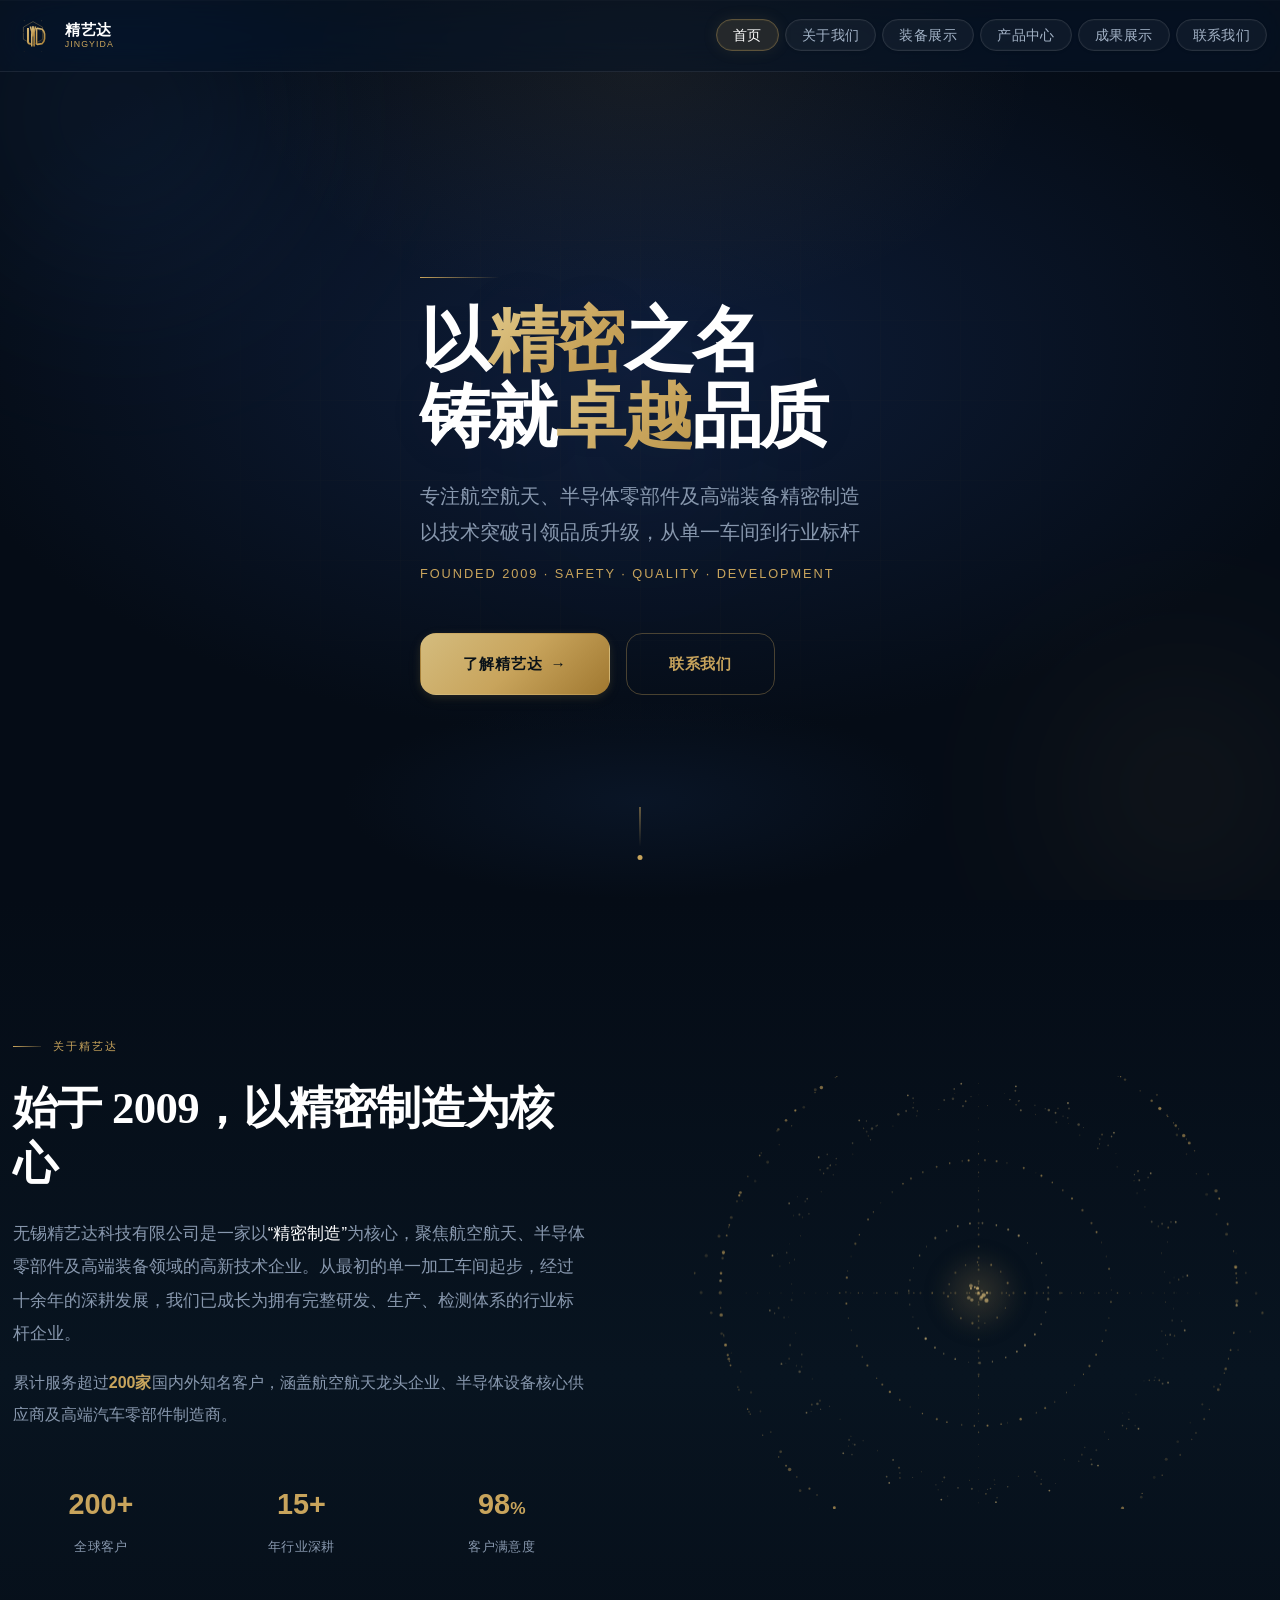
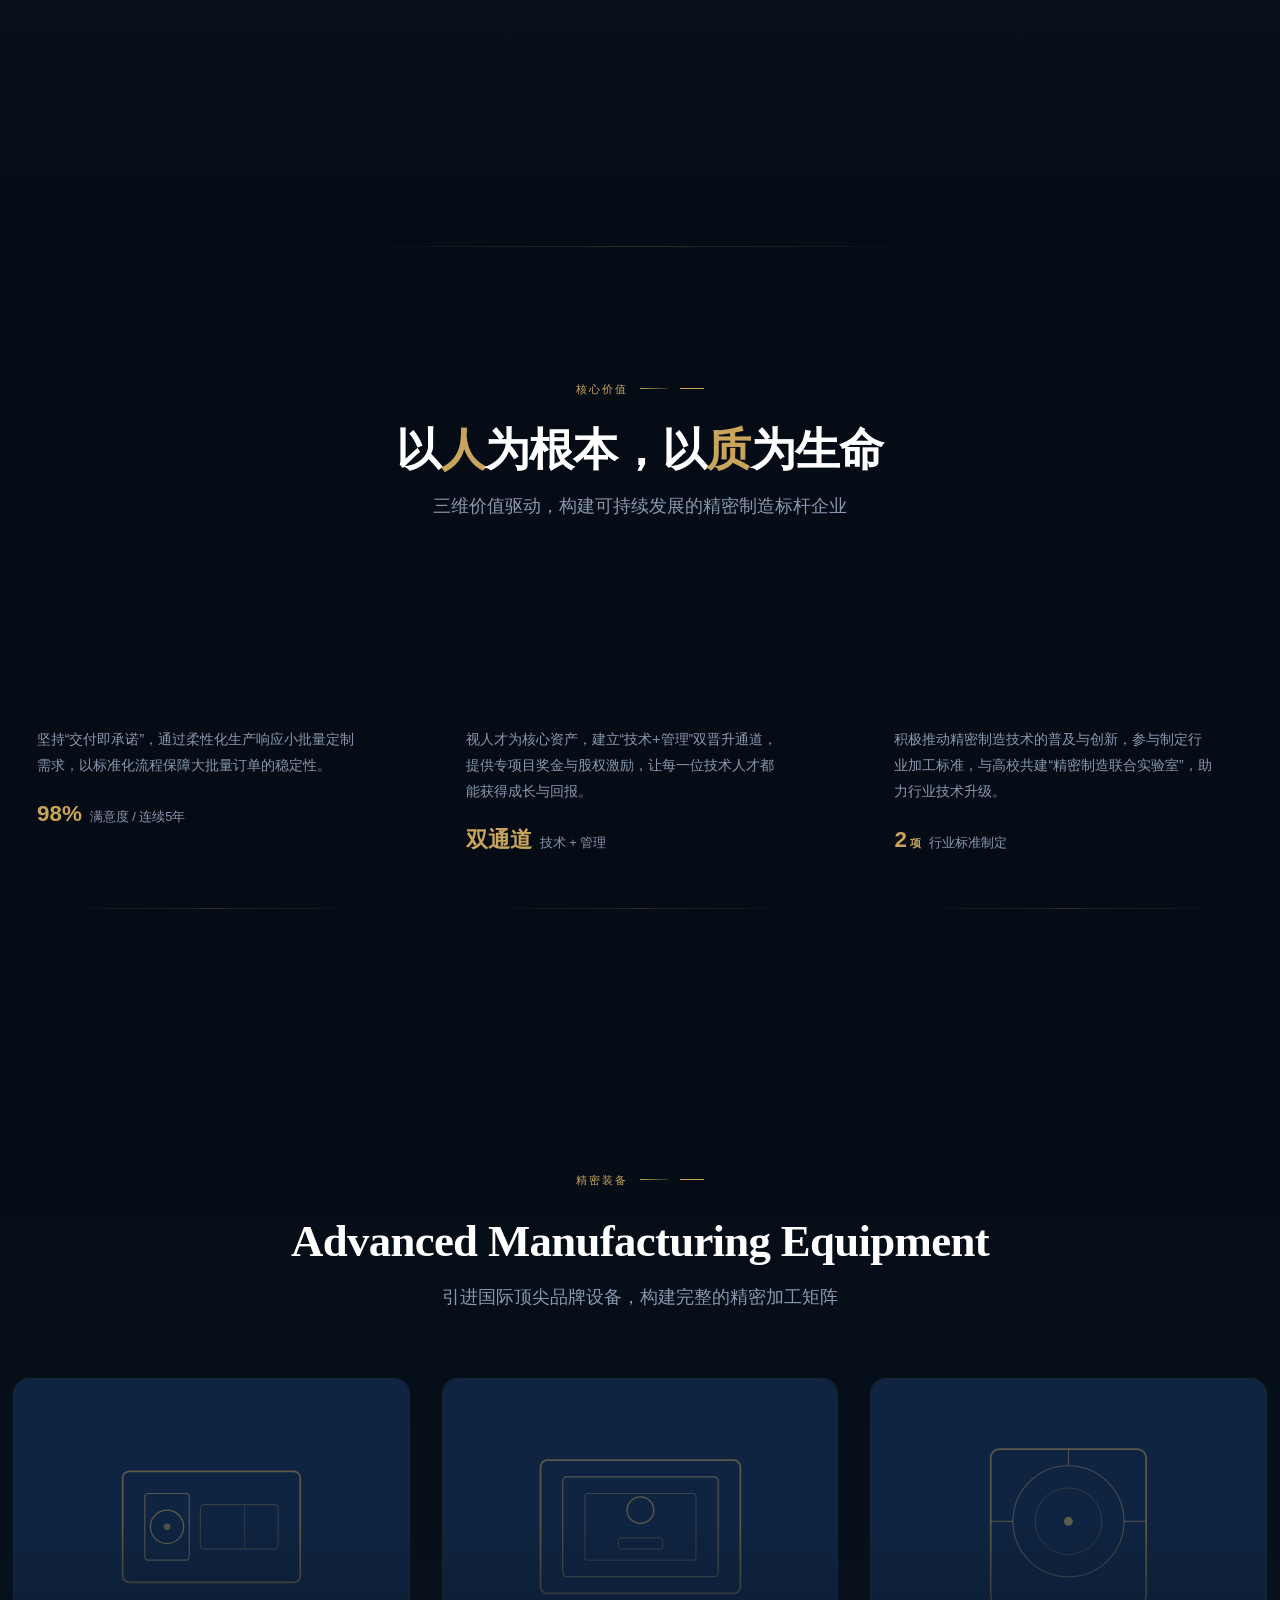
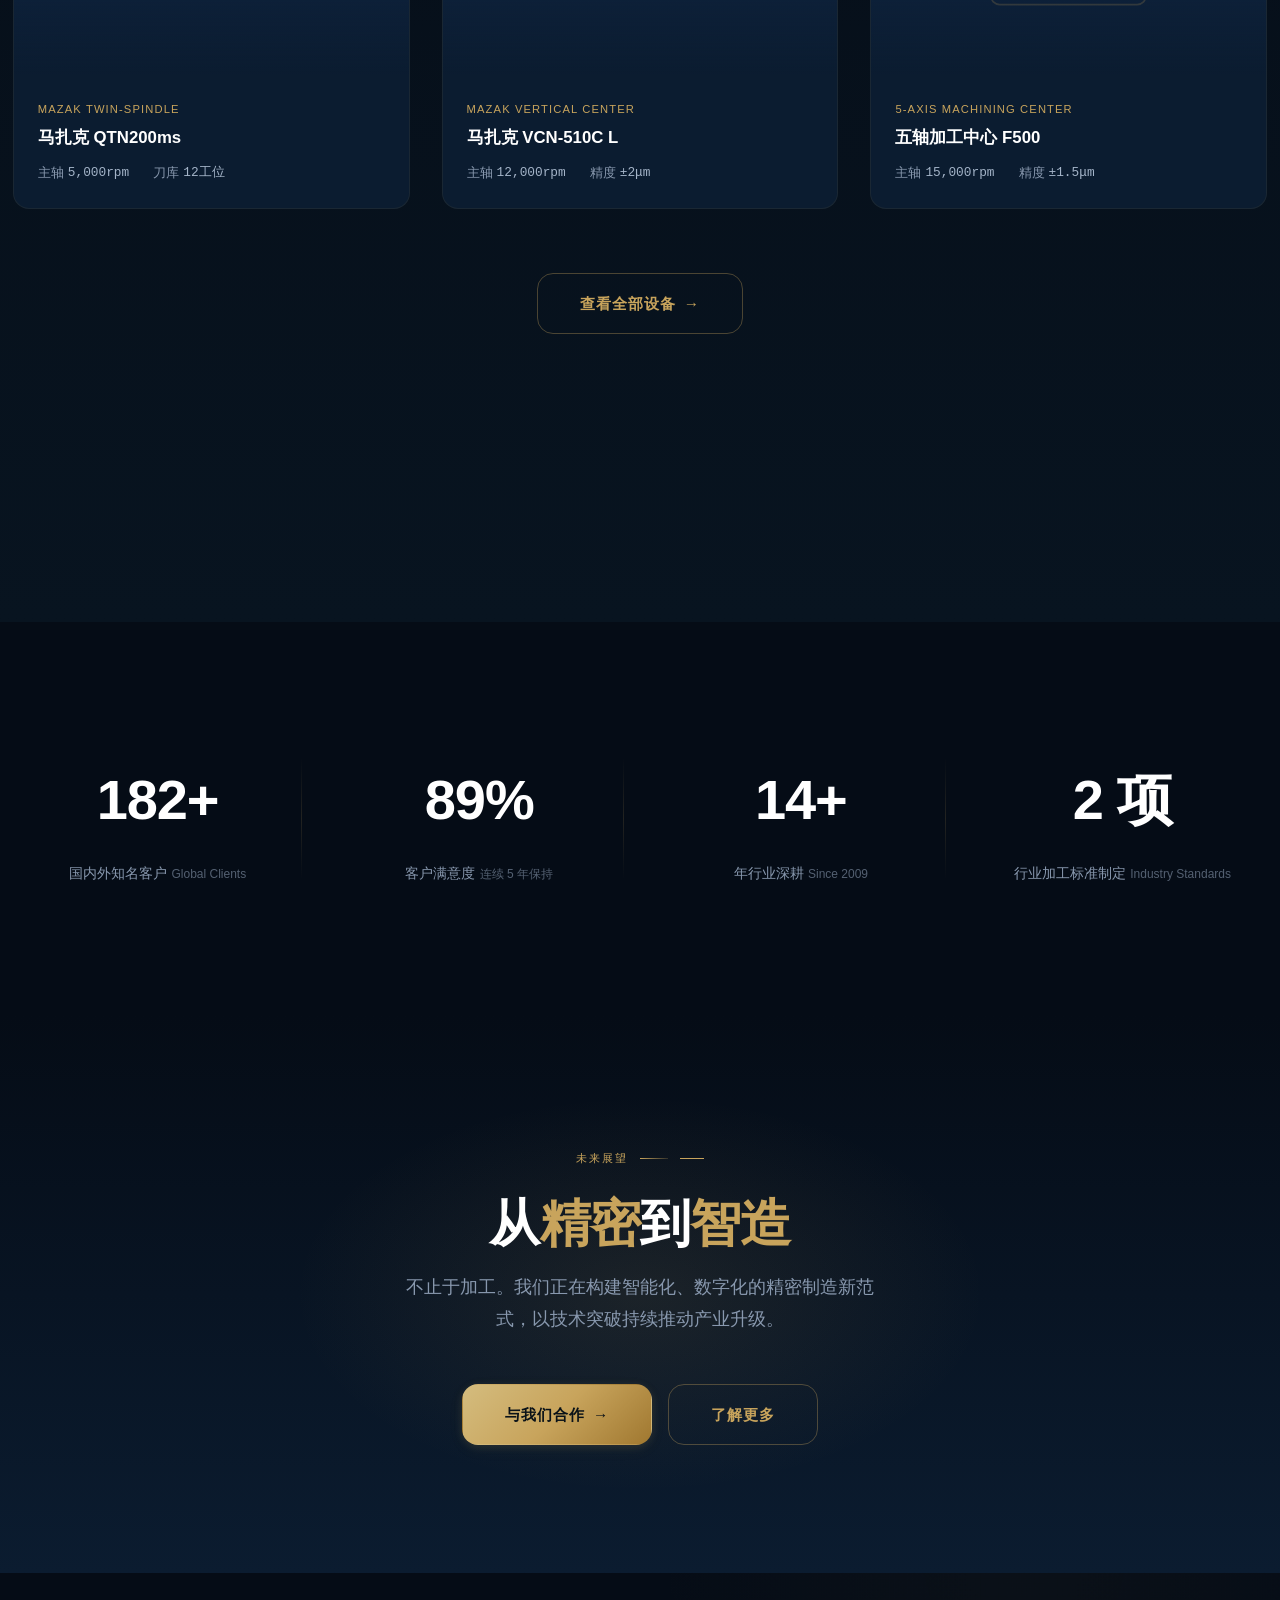
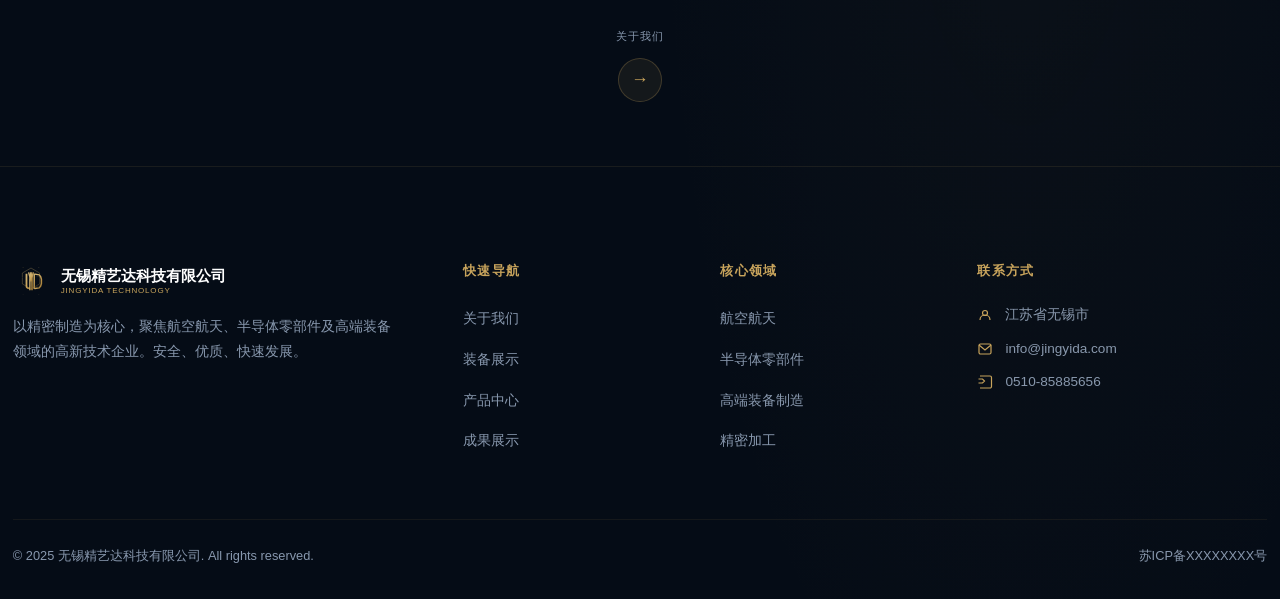
==== index.html @ 42898cb3 "无锡精艺达科技有限公司企业官网 — 初始版本 6 页面纯静态 HTML 企业展示官网： - index.html    首页（Hero粒子+精密仪表+三大支柱+CTA） - about.html   " ====
<!DOCTYPE html>
<html lang="zh-CN">
<head>
  <meta charset="UTF-8">
  <meta name="viewport" content="width=device-width, initial-scale=1.0">
  <meta name="description" content="无锡精艺达科技有限公司 — 精密制造核心供应商，专注航空航天、半导体零部件及高端装备领域。始于2009年，200+全球客户信赖。">
  <title>无锡精艺达科技有限公司 | 精密制造 · 航空航天 · 半导体零部件</title>

  <!-- Styles -->
  <link rel="stylesheet" href="css/common.css">
  <link rel="stylesheet" href="css/animations.css">

  <!-- Favicon -->
  
  <meta property="og:type" content="website">
  <meta property="og:site_name" content="无锡精艺达科技有限公司">
  <meta property="og:locale" content="zh_CN">
  <link rel="icon" type="image/svg+xml" href="assets/logo.svg">

  <style>
    /* ===== Hero ===== */
    #hero {
      position: relative;
      height: 100vh;
      min-height: 600px;
      display: flex;
      align-items: center;
      overflow: hidden;
      background: radial-gradient(ellipse 80% 60% at 50% 40%, rgba(15, 31, 61, 0.9) 0%, var(--navy-deep) 70%);
    }

    /* Ambient floating orbs */
    .hero-ambient-orb {
      position: absolute;
      border-radius: 50%;
      pointer-events: none;
      filter: blur(80px);
      opacity: 0.35;
    }
    .hero-ambient-orb.orb-1 {
      width: 500px; height: 500px;
      top: -15%; left: -10%;
      background: radial-gradient(circle, rgba(45, 95, 165, 0.5) 0%, transparent 70%);
      animation: ambientFloat 18s ease-in-out infinite;
    }
    .hero-ambient-orb.orb-2 {
      width: 400px; height: 400px;
      bottom: -10%; right: -8%;
      background: radial-gradient(circle, rgba(200, 164, 92, 0.25) 0%, transparent 70%);
      animation: ambientFloat 22s ease-in-out infinite reverse;
    }
    .hero-ambient-orb.orb-3 {
      width: 300px; height: 300px;
      top: 50%; left: 50%;
      transform: translate(-50%, -50%);
      background: radial-gradient(circle, rgba(50, 80, 140, 0.3) 0%, transparent 70%);
      animation: ambientFloat 25s ease-in-out infinite 5s;
    }

    #hero-canvas {
      position: absolute;
      inset: 0;
      width: 100%;
      height: 100%;
      pointer-events: none;
      z-index: 1;
    }

    .hero-bg-grid {
      position: absolute;
      inset: 0;
      pointer-events: none;
      opacity: 0.05;
      background-image:
        linear-gradient(rgba(200,164,92,0.3) 1px, transparent 1px),
        linear-gradient(90deg, rgba(200,164,92,0.3) 1px, transparent 1px);
      background-size: 80px 80px;
      mask-image: radial-gradient(ellipse 60% 50% at 50% 50%, black 40%, transparent 70%);
      -webkit-mask-image: radial-gradient(ellipse 60% 50% at 50% 50%, black 40%, transparent 70%);
    }

    .hero-glow-top {
      position: absolute;
      top: -20%;
      left: 50%;
      transform: translateX(-50%);
      width: 800px;
      height: 500px;
      background: radial-gradient(ellipse, rgba(200,164,92,0.08) 0%, transparent 70%);
      pointer-events: none;
    }

    .hero-glow-bottom {
      position: absolute;
      bottom: 0;
      left: 50%;
      transform: translateX(-50%);
      width: 600px;
      height: 200px;
      background: radial-gradient(ellipse, rgba(10,22,40,0.9) 0%, transparent 70%);
      pointer-events: none;
    }

    .hero-content {
      position: relative;
      z-index: 2;
      max-width: var(--max-width);
      margin: 0 auto;
      padding: 0 clamp(6px, 1vw, 16px);
      padding-top: var(--nav-height);
    }

    .hero-content .accent-line {
      width: 80px;
    }

    .hero-content h1 {
      font-size: clamp(2.4rem, 5.5vw, 4.8rem);
      font-weight: 900;
      line-height: 1.08;
      letter-spacing: -0.03em;
      margin-bottom: var(--space-lg);
      max-width: 800px;
      text-shadow: 0 0 120px rgba(200, 164, 92, 0.06);
    }

    .hero-content h1 .gold {
      background: linear-gradient(135deg, #E0C88A 0%, #C8A45C 40%, #A8853A 100%);
      background-size: 200% auto;
      -webkit-background-clip: text;
      -webkit-text-fill-color: transparent;
      background-clip: text;
      animation: gradientShift 6s ease-in-out infinite;
    }

    .hero-subtitle {
      font-family: var(--font-cn);
      font-size: clamp(1rem, 1.8vw, 1.25rem);
      font-weight: 400;
      color: var(--silver);
      margin-bottom: var(--space-sm);
      max-width: 560px;
      line-height: 1.8;
    }

    .hero-tagline {
      font-family: var(--font-en);
      font-size: 0.8rem;
      font-weight: 500;
      letter-spacing: 0.15em;
      color: var(--gold);
      text-transform: uppercase;
      margin-bottom: var(--space-2xl);
    }

    .hero-actions {
      display: flex;
      gap: var(--space-md);
      flex-wrap: wrap;
    }

    .hero-scroll {
      position: absolute;
      bottom: 40px;
      left: 50%;
      transform: translateX(-50%);
      z-index: 2;
      display: flex;
      flex-direction: column;
      align-items: center;
      gap: var(--space-xs);
    }

    .hero-scroll-line {
      width: 1px;
      height: 40px;
      background: linear-gradient(180deg, var(--gold), transparent);
    }

    .hero-scroll-dot {
      width: 5px;
      height: 5px;
      border-radius: 50%;
      background: var(--gold);
      animation: scrollDown 2s var(--ease-in-out) infinite;
    }

    /* ===== Company Intro ===== */
    #intro {
      position: relative;
      padding: var(--section-pad) 0;
      background: linear-gradient(180deg, var(--navy-deep) 0%, var(--navy) 50%, var(--navy-deep) 100%);
    }

    .intro-grid {
      display: grid;
      grid-template-columns: 1fr 1fr;
      gap: clamp(40px, 8vw, 100px);
      align-items: center;
    }

    .intro-visual {
      position: relative;
      aspect-ratio: 4/3;
      display: flex;
      align-items: center;
      justify-content: center;
    }

    #intro-geo-canvas {
      width: 100%;
      height: 100%;
      display: block;
    }

    .intro-highlights {
      display: grid;
      grid-template-columns: repeat(3, 1fr);
      gap: var(--space-lg);
      margin-top: var(--space-2xl);
    }

    .intro-highlight {
      text-align: center;
    }

    .intro-highlight-number {
      font-family: var(--font-en);
      font-size: 1.8rem;
      font-weight: 700;
      color: var(--gold);
      margin-bottom: var(--space-2xs);
    }

    .intro-highlight-label {
      font-size: 0.8rem;
      color: var(--silver);
      letter-spacing: 0.03em;
    }

    /* ===== Pillars ===== */
    #pillars {
      position: relative;
      padding: var(--section-pad) 0;
      background: var(--navy-deep);
    }

    #pillars::before {
      content: '';
      position: absolute;
      top: 0;
      left: 50%;
      transform: translateX(-50%);
      width: 600px;
      height: 1px;
      background: linear-gradient(90deg, transparent, rgba(200,164,92,0.2), transparent);
    }

    .pillars-grid {
      display: grid;
      grid-template-columns: repeat(3, 1fr);
      gap: var(--space-xl);
    }

    .pillar-card {
      padding: var(--space-2xl) var(--space-lg);
      position: relative;
      transition: all 0.4s var(--ease-smooth);
    }

    .pillar-card::after {
      content: '';
      position: absolute;
      bottom: 0;
      left: 10%;
      right: 10%;
      height: 1px;
      background: linear-gradient(90deg, transparent, rgba(200,164,92,0.2), transparent);
      transition: all 0.4s;
    }

    .pillar-card:hover::after {
      left: 0; right: 0;
      background: linear-gradient(90deg, transparent, rgba(200,164,92,0.4), transparent);
    }

    .pillar-icon {
      width: 44px;
      height: 44px;
      margin-bottom: var(--space-md);
      color: var(--gold);
      opacity: 0.85;
      transition: all 0.4s;
    }

    .pillar-card:hover .pillar-icon {
      opacity: 1;
      transform: scale(1.08);
    }

    .pillar-card h3 {
      margin-bottom: var(--space-xs);
      font-size: 1.2rem;
      font-weight: 600;
    }

    .pillar-card p {
      color: var(--silver);
      font-size: 0.88rem;
      line-height: 1.85;
      max-width: 320px;
    }

    .pillar-stat {
      margin-top: var(--space-md);
      display: flex;
      align-items: baseline;
      gap: var(--space-xs);
    }

    .pillar-stat-val {
      font-family: var(--font-en);
      font-size: 1.4rem;
      font-weight: 700;
      color: var(--gold);
    }

    .pillar-stat-unit {
      font-size: 0.8rem;
      color: var(--silver);
    }

    /* ===== Equipment Preview ===== */
    #equip-preview {
      position: relative;
      padding: var(--section-pad) 0;
      background: linear-gradient(180deg, var(--navy-deep) 0%, var(--navy) 100%);
    }

    .equip-grid {
      display: grid;
      grid-template-columns: repeat(3, 1fr);
      gap: var(--space-xl);
      margin-bottom: var(--space-3xl);
    }

    .equip-card {
      background: var(--navy-mid);
      border: 1px solid rgba(200, 164, 92, 0.08);
      border-radius: var(--radius-md);
      overflow: hidden;
      cursor: pointer;
      transition: all 0.4s var(--ease-smooth);
      position: relative;
    }

    .equip-card:hover {
      transform: translateY(-8px);
      box-shadow: var(--shadow-lg), 0 8px 40px rgba(200, 164, 92, 0.15);
      border-color: rgba(200, 164, 92, 0.2);
    }

    .equip-card-image {
      aspect-ratio: 4/3;
      background: var(--navy-light);
      display: flex;
      align-items: center;
      justify-content: center;
      position: relative;
      overflow: hidden;
    }

    .equip-card-image .machine-illustration {
      width: 60%;
      height: 60%;
      opacity: 0.7;
    }

    .equip-card-image::after {
      content: '';
      position: absolute;
      inset: 0;
      background: linear-gradient(180deg, transparent 50%, var(--navy-mid) 100%);
    }

    .equip-card-body {
      padding: var(--space-lg);
    }

    .equip-card-body .machine-model {
      font-family: var(--font-en);
      font-size: 0.7rem;
      letter-spacing: 0.1em;
      color: var(--gold);
      text-transform: uppercase;
      margin-bottom: var(--space-xs);
    }

    .equip-card-body h4 {
      font-size: 1.05rem;
      margin-bottom: var(--space-sm);
    }

    .equip-card-body .machine-specs {
      display: flex;
      gap: var(--space-lg);
      font-size: 0.8rem;
      color: var(--silver);
    }

    .equip-card-body .machine-specs span {
      display: flex;
      align-items: center;
      gap: var(--space-2xs);
    }

    .equip-card-body .machine-specs strong {
      font-family: var(--font-mono);
      color: var(--silver-light);
      font-weight: 500;
    }

    .equip-card-hover {
      position: absolute;
      inset: 0;
      display: flex;
      align-items: center;
      justify-content: center;
      background: rgba(10, 22, 40, 0.7);
      backdrop-filter: blur(4px);
      opacity: 0;
      transition: opacity 0.3s var(--ease-smooth);
    }

    .equip-card:hover .equip-card-hover {
      opacity: 1;
    }

    /* ===== Stats ===== */
    #stats {
      position: relative;
      padding: var(--space-4xl) 0;
      background: var(--navy-deep);
    }

    .stats-grid {
      display: grid;
      grid-template-columns: repeat(4, 1fr);
      gap: var(--space-xl);
    }

    .stat-item {
      text-align: center;
      padding: var(--space-xl);
      position: relative;
    }

    .stat-item::after {
      content: '';
      position: absolute;
      right: 0;
      top: 20%;
      height: 60%;
      width: 1px;
      background: linear-gradient(180deg, transparent, rgba(200,164,92,0.15), transparent);
    }

    .stat-item:last-child::after {
      display: none;
    }

    .stat-number {
      display: block;
      font-family: var(--font-en);
      font-size: clamp(2.5rem, 5vw, 3.5rem);
      font-weight: 700;
      letter-spacing: -0.02em;
      color: var(--white);
      margin-bottom: var(--space-xs);
      transition: color 0.6s var(--ease-smooth);
    }

    .stat-item:hover .stat-number {
      color: var(--gold);
    }

    .stat-number .suffix {
      color: var(--gold);
      margin-left: 2px;
    }

    .stat-label {
      font-size: 0.9rem;
      color: var(--silver);
    }

    .stat-desc {
      font-size: 0.75rem;
      color: var(--silver);
      opacity: 0.6;
      margin-top: var(--space-2xs);
    }

    /* ===== CTA ===== */
    #cta {
      position: relative;
      padding: var(--space-5xl) 0;
      text-align: center;
      overflow: hidden;
      background: linear-gradient(180deg, var(--navy-deep) 0%, var(--navy-mid) 100%);
    }

    #cta::before {
      content: '';
      position: absolute;
      top: 50%;
      left: 50%;
      transform: translate(-50%, -50%);
      width: 700px;
      height: 400px;
      background: radial-gradient(ellipse, rgba(200,164,92,0.1) 0%, transparent 70%);
      pointer-events: none;
    }

    .cta-content {
      position: relative;
      z-index: 1;
    }

    .cta-content h2 {
      font-size: clamp(2rem, 4vw, 3.2rem);
      margin-bottom: var(--space-md);
    }

    .cta-content p {
      font-size: 1.1rem;
      color: var(--silver);
      max-width: 500px;
      margin: 0 auto var(--space-2xl);
    }

    .cta-actions {
      display: flex;
      gap: var(--space-md);
      justify-content: center;
      flex-wrap: wrap;
    }

    /* ===== Responsive ===== */
    @media (max-width: 1024px) {
      .pillars-grid,
      .equip-grid {
        grid-template-columns: repeat(2, 1fr);
      }
      .equip-grid .equip-card:last-child {
        grid-column: 1 / -1;
        max-width: 400px;
        justify-self: center;
      }
      .intro-grid {
        grid-template-columns: 1fr;
        gap: var(--space-2xl);
      }
      .intro-visual {
        order: -1;
        max-width: 400px;
        margin: 0 auto;
      }
      .stats-grid {
        grid-template-columns: repeat(2, 1fr);
      }
      .stat-item:nth-child(2)::after {
        display: none;
      }
    }

    @media (max-width: 768px) {
      #hero {
        min-height: 100vh;
        min-height: 100dvh;
      }
      .pillars-grid,
      .equip-grid {
        grid-template-columns: 1fr;
        max-width: 420px;
        margin-left: auto;
        margin-right: auto;
      }
      .equip-grid .equip-card:last-child {
        max-width: none;
        grid-column: auto;
      }
      .stats-grid {
        grid-template-columns: 1fr 1fr;
        gap: var(--space-md);
      }
      .stat-item::after {
        display: none;
      }
      .intro-highlights {
        grid-template-columns: repeat(3, 1fr);
        gap: var(--space-md);
      }
    }

    @media (max-width: 480px) {
      .stats-grid {
        grid-template-columns: 1fr 1fr;
      }
      .hero-actions {
        flex-direction: column;
      }
      .hero-actions .btn {
        width: 100%;
      }
    }
  </style>
</head>
<body>
  <a href="#main-content" class="skip-link">跳到主要内容</a>

  <!-- Loader -->
  <div id="loader">
    <div class="loader-container">
      <div class="loader-glass">
        <svg class="loader-ring" viewBox="0 0 140 140">
          <defs>
            <linearGradient id="loaderGradient" x1="0%" y1="0%" x2="100%" y2="100%">
              <stop offset="0%" stop-color="#4da8f0"/>
              <stop offset="50%" stop-color="#2d6fbf"/>
              <stop offset="100%" stop-color="#1a4d8f"/>
            </linearGradient>
          </defs>
          <circle class="loader-ring-bg" cx="70" cy="70" r="65"/>
          <circle class="loader-ring-fill" cx="70" cy="70" r="65"/>
        </svg>
        <div class="loader-percent">0<sup>%</sup></div>
      </div>
      <div class="loader-label">加载中</div>
      <div class="loader-brand">JINGYIDA TECHNOLOGY</div>
    </div>
  </div>

  <!-- Scroll Progress -->
  <div id="scroll-progress"></div>

  <!-- Header -->
  <header>
    <nav>
      <a href="index.html" class="nav-logo">
        <img loading="lazy" src="assets/logo.svg" alt="精艺达" width="40" height="40" style="display:block;">
        <div class="nav-logo-text">
          <span class="nav-logo-cn">精艺达</span>
          <span class="nav-logo-en">Jingyida</span>
        </div>
      </a>
      <ul class="nav-links">
        <li><a href="index.html">首页</a></li>
        <li><a href="about.html">关于我们</a></li>
        <li><a href="equipment.html">装备展示</a></li>
        <li><a href="products.html">产品中心</a></li>
        <li><a href="quality.html">成果展示</a></li>
        <li><a href="contact.html">联系我们</a></li>
      </ul>
      <button class="menu-toggle" aria-label="菜单">
        <span></span><span></span><span></span>
      </button>
    </nav>
  </header>

  <!-- ==================== MAIN ==================== -->
  <main id="main-content">

    <!-- Hero -->
    <section id="hero">
      <canvas id="hero-canvas"></canvas>
      <div class="hero-ambient-orb orb-1"></div>
      <div class="hero-ambient-orb orb-2"></div>
      <div class="hero-ambient-orb orb-3"></div>
      <div class="hero-bg-grid"></div>
      <div class="hero-glow-top"></div>
      <div class="hero-glow-bottom"></div>

      <div class="hero-content">
        <div class="accent-line hero-reveal-line"></div>
        <h1 class="hero-reveal-title">
          以<span class="gold">精密</span>之名<br>铸就<span class="gold">卓越</span>品质
        </h1>
        <p class="hero-subtitle hero-reveal-subtitle">
          专注航空航天、半导体零部件及高端装备精密制造<br>
          以技术突破引领品质升级，从单一车间到行业标杆
        </p>
        <p class="hero-tagline hero-reveal-tagline">Founded 2009 · Safety · Quality · Development</p>
        <div class="hero-actions hero-reveal-tagline">
          <a href="about.html" class="btn btn-gold btn-lg btn-arrow">了解精艺达</a>
          <a href="contact.html" class="btn btn-outline btn-lg">联系我们</a>
        </div>
      </div>

      <div class="hero-scroll">
        <div class="hero-scroll-line"></div>
        <div class="hero-scroll-dot"></div>
      </div>
    </section>

    <!-- Company Intro -->
    <section id="intro" class="section">
      <div class="container">
        <div class="intro-grid">
          <div class="reveal-left">
            <span class="section-label">关于精艺达</span>
            <h2>始于 2009，以精密制造为核心</h2>
            <p style="margin-top:var(--space-lg);font-size:1.05rem;line-height:2;">
              无锡精艺达科技有限公司是一家以<span style="color:var(--white);font-weight:500;">“精密制造”</span>为核心，聚焦航空航天、半导体零部件及高端装备领域的高新技术企业。从最初的单一加工车间起步，经过十余年的深耕发展，我们已成长为拥有完整研发、生产、检测体系的行业标杆企业。
            </p>
            <p style="color:var(--silver);line-height:2;">
              累计服务超过<span style="color:var(--gold);font-weight:600;">200家</span>国内外知名客户，涵盖航空航天龙头企业、半导体设备核心供应商及高端汽车零部件制造商。
            </p>
            <div class="intro-highlights">
              <div class="intro-highlight">
                <div class="intro-highlight-number">200+</div>
                <div class="intro-highlight-label">全球客户</div>
              </div>
              <div class="intro-highlight">
                <div class="intro-highlight-number">15+</div>
                <div class="intro-highlight-label">年行业深耕</div>
              </div>
              <div class="intro-highlight">
                <div class="intro-highlight-number">98<span style="font-size:0.6em;">%</span></div>
                <div class="intro-highlight-label">客户满意度</div>
              </div>
            </div>
          </div>
          <div class="intro-visual reveal-right">
            <canvas id="intro-geo-canvas"></canvas>
          </div>
        </div>
      </div>
    </section>

    <!-- Three Pillars -->
    <section id="pillars" class="section">
      <div class="container">
        <div class="section-header text-center reveal">
          <span class="section-label centered">核心价值</span>
          <h2>以<span style="color:var(--gold);">人</span>为根本，以<span style="color:var(--gold);">质</span>为生命</h2>
          <p>三维价值驱动，构建可持续发展的精密制造标杆企业</p>
        </div>

        <div class="pillars-grid reveal-stagger">
          <!-- Customers -->
          <div class="pillar-card" data-tilt>
            <div class="card-glow"></div>
            <div class="pillar-icon">
              <svg viewBox="0 0 48 48" fill="none">
                <circle cx="24" cy="14" r="6" stroke="currentColor" stroke-width="1.5" fill="none"/>
                <path d="M12 38c0-6.627 5.373-12 12-12s12 5.373 12 12" stroke="currentColor" stroke-width="1.5" fill="none"/>
                <path d="M6 40c0-4 3-8 7-8M42 40c0-4-3-8-7-8" stroke="currentColor" stroke-width="1" opacity="0.5"/>
              </svg>
            </div>
            <h3>对客户</h3>
            <p>坚持“交付即承诺”，通过柔性化生产响应小批量定制需求，以标准化流程保障大批量订单的稳定性。</p>
            <div class="pillar-stat">
              <span class="pillar-stat-val">98%</span>
              <span class="pillar-stat-unit">满意度 / 连续5年</span>
            </div>
          </div>

          <!-- Employees -->
          <div class="pillar-card" data-tilt>
            <div class="card-glow"></div>
            <div class="pillar-icon">
              <svg viewBox="0 0 48 48" fill="none">
                <rect x="6" y="16" width="14" height="20" rx="2" stroke="currentColor" stroke-width="1.5" fill="none"/>
                <rect x="22" y="10" width="14" height="26" rx="2" stroke="currentColor" stroke-width="1.5" fill="none"/>
                <path d="M13 16V10a5 5 0 0110 0v6" stroke="currentColor" stroke-width="1.5" fill="none"/>
                <circle cx="29" cy="18" r="2" fill="currentColor" opacity="0.5"/>
                <line x1="29" y1="24" x2="29" y2="30" stroke="currentColor" stroke-width="1.5"/>
              </svg>
            </div>
            <h3>对员工</h3>
            <p>视人才为核心资产，建立“技术+管理”双晋升通道，提供专项目奖金与股权激励，让每一位技术人才都能获得成长与回报。</p>
            <div class="pillar-stat">
              <span class="pillar-stat-val">双通道</span>
              <span class="pillar-stat-unit">技术 + 管理</span>
            </div>
          </div>

          <!-- Industry -->
          <div class="pillar-card" data-tilt>
            <div class="card-glow"></div>
            <div class="pillar-icon">
              <svg viewBox="0 0 48 48" fill="none">
                <path d="M24 4L42 14v20L24 44 6 34V14L24 4z" stroke="currentColor" stroke-width="1.5" fill="none"/>
                <circle cx="24" cy="24" r="8" stroke="currentColor" stroke-width="1.2" fill="none"/>
                <circle cx="24" cy="24" r="2" fill="currentColor" opacity="0.6"/>
                <line x1="24" y1="16" x2="24" y2="12" stroke="currentColor" stroke-width="1"/>
                <line x1="31" y1="20" x2="34" y2="17" stroke="currentColor" stroke-width="1"/>
                <line x1="31" y1="28" x2="34" y2="31" stroke="currentColor" stroke-width="1"/>
              </svg>
            </div>
            <h3>对行业</h3>
            <p>积极推动精密制造技术的普及与创新，参与制定行业加工标准，与高校共建“精密制造联合实验室”，助力行业技术升级。</p>
            <div class="pillar-stat">
              <span class="pillar-stat-val">2<span style="font-size:0.5em;"> 项</span></span>
              <span class="pillar-stat-unit">行业标准制定</span>
            </div>
          </div>
        </div>
      </div>
    </section>

    <!-- Equipment Preview -->
    <section id="equip-preview" class="section">
      <div class="container">
        <div class="section-header text-center reveal">
          <span class="section-label centered">精密装备</span>
          <h2>Advanced Manufacturing Equipment</h2>
          <p>引进国际顶尖品牌设备，构建完整的精密加工矩阵</p>
        </div>

        <div class="equip-grid reveal-stagger">
          <!-- Machine 1 -->
          <div class="equip-card" data-tilt data-machine="qtn200ms">
            <div class="card-glow"></div>
            <div class="equip-card-image">
              <svg class="machine-illustration" viewBox="0 0 200 160" fill="none">
                <rect x="20" y="30" width="160" height="100" rx="6" stroke="#C8A45C" stroke-width="1.5" fill="none" opacity="0.6"/>
                <rect x="40" y="50" width="40" height="60" rx="3" stroke="#D4B87A" stroke-width="1" fill="none" opacity="0.5"/>
                <circle cx="60" cy="80" r="15" stroke="#C8A45C" stroke-width="1.2" fill="none" opacity="0.6"/>
                <circle cx="60" cy="80" r="3" fill="#C8A45C" opacity="0.5"/>
                <rect x="90" y="60" width="70" height="40" rx="3" stroke="#C8A45C" stroke-width="0.8" fill="none" opacity="0.4"/>
                <line x1="130" y1="60" x2="130" y2="100" stroke="#C8A45C" stroke-width="0.8" opacity="0.3"/>
              </svg>
              <div class="equip-card-hover">
                <span class="btn btn-outline btn-sm">查看详情 →</span>
              </div>
            </div>
            <div class="equip-card-body">
              <div class="machine-model">Mazak Twin-Spindle</div>
              <h4>马扎克 QTN200ms</h4>
              <div class="machine-specs">
                <span>主轴 <strong>5,000rpm</strong></span>
                <span>刀库 <strong>12工位</strong></span>
              </div>
            </div>
          </div>

          <!-- Machine 2 -->
          <div class="equip-card" data-tilt data-machine="vcn510cl">
            <div class="card-glow"></div>
            <div class="equip-card-image">
              <svg class="machine-illustration" viewBox="0 0 200 160" fill="none">
                <rect x="10" y="20" width="180" height="120" rx="6" stroke="#C8A45C" stroke-width="1.5" fill="none" opacity="0.6"/>
                <rect x="30" y="35" width="140" height="90" rx="4" stroke="#D4B87A" stroke-width="1" fill="none" opacity="0.5"/>
                <rect x="50" y="50" width="100" height="60" rx="2" stroke="#C8A45C" stroke-width="0.8" fill="none" opacity="0.4"/>
                <circle cx="100" cy="65" r="12" stroke="#C8A45C" stroke-width="1.2" fill="none" opacity="0.6"/>
                <rect x="80" y="90" width="40" height="10" rx="2" stroke="#C8A45C" stroke-width="0.8" fill="none" opacity="0.4"/>
              </svg>
              <div class="equip-card-hover">
                <span class="btn btn-outline btn-sm">查看详情 →</span>
              </div>
            </div>
            <div class="equip-card-body">
              <div class="machine-model">Mazak Vertical Center</div>
              <h4>马扎克 VCN-510C L</h4>
              <div class="machine-specs">
                <span>主轴 <strong>12,000rpm</strong></span>
                <span>精度 <strong>±2μm</strong></span>
              </div>
            </div>
          </div>

          <!-- Machine 3 -->
          <div class="equip-card" data-tilt data-machine="f500">
            <div class="card-glow"></div>
            <div class="equip-card-image">
              <svg class="machine-illustration" viewBox="0 0 200 160" fill="none">
                <rect x="30" y="10" width="140" height="140" rx="8" stroke="#C8A45C" stroke-width="1.5" fill="none" opacity="0.6"/>
                <circle cx="100" cy="75" r="50" stroke="#D4B87A" stroke-width="1" fill="none" opacity="0.4"/>
                <circle cx="100" cy="75" r="30" stroke="#C8A45C" stroke-width="0.8" fill="none" opacity="0.3"/>
                <circle cx="100" cy="75" r="4" fill="#C8A45C" opacity="0.6"/>
                <line x1="100" y1="25" x2="100" y2="10" stroke="#C8A45C" stroke-width="1" opacity="0.5"/>
                <line x1="150" y1="75" x2="170" y2="75" stroke="#C8A45C" stroke-width="1" opacity="0.5"/>
                <line x1="50" y1="75" x2="30" y2="75" stroke="#C8A45C" stroke-width="1" opacity="0.5"/>
              </svg>
              <div class="equip-card-hover">
                <span class="btn btn-outline btn-sm">查看详情 →</span>
              </div>
            </div>
            <div class="equip-card-body">
              <div class="machine-model">5-Axis Machining Center</div>
              <h4>五轴加工中心 F500</h4>
              <div class="machine-specs">
                <span>主轴 <strong>15,000rpm</strong></span>
                <span>精度 <strong>±1.5μm</strong></span>
              </div>
            </div>
          </div>
        </div>

        <div class="text-center reveal">
          <a href="equipment.html" class="btn btn-outline btn-lg btn-arrow">查看全部设备</a>
        </div>
      </div>
    </section>

    <!-- Stats -->
    <section id="stats">
      <div class="container">
        <div class="stats-grid">
          <div class="stat-item reveal">
            <span class="stat-number" data-target="200" data-suffix="+">0</span>
            <span class="stat-label">国内外知名客户</span>
            <span class="stat-desc">Global Clients</span>
          </div>
          <div class="stat-item reveal">
            <span class="stat-number" data-target="98" data-suffix="%">0</span>
            <span class="stat-label">客户满意度</span>
            <span class="stat-desc">连续 5 年保持</span>
          </div>
          <div class="stat-item reveal">
            <span class="stat-number" data-target="15" data-suffix="+">0</span>
            <span class="stat-label">年行业深耕</span>
            <span class="stat-desc">Since 2009</span>
          </div>
          <div class="stat-item reveal">
            <span class="stat-number" data-target="2" data-suffix=" 项">0</span>
            <span class="stat-label">行业加工标准制定</span>
            <span class="stat-desc">Industry Standards</span>
          </div>
        </div>
      </div>
    </section>

    <!-- CTA -->
    <section id="cta">
      <div class="container">
        <div class="cta-content reveal">
          <span class="section-label centered">未来展望</span>
          <h2>从<span style="color:var(--gold);">精密</span>到<span style="color:var(--gold);">智造</span></h2>
          <p>不止于加工。我们正在构建智能化、数字化的精密制造新范式，以技术突破持续推动产业升级。</p>
          <div class="cta-actions">
            <a href="contact.html" class="btn btn-gold btn-lg btn-arrow">与我们合作</a>
            <a href="about.html" class="btn btn-outline btn-lg">了解更多</a>
          </div>
        </div>
      </div>
    </section>

  </main>

  <!-- Footer -->
  <footer>
    <div class="container">
      <div class="footer-grid">
        <div class="footer-brand">
          <div class="footer-logo">
            <img loading="lazy" src="assets/logo.svg" alt="精艺达" width="36" height="36" style="display:block;">
            <div class="footer-logo-text">
              <strong>无锡精艺达科技有限公司</strong>
              <span>Jingyida Technology</span>
            </div>
          </div>
          <p>以精密制造为核心，聚焦航空航天、半导体零部件及高端装备领域的高新技术企业。安全、优质、快速发展。</p>
        </div>
        <div class="footer-col">
          <h4>快速导航</h4>
          <ul>
            <li><a href="about.html">关于我们</a></li>
            <li><a href="equipment.html">装备展示</a></li>
            <li><a href="products.html">产品中心</a></li>
            <li><a href="quality.html">成果展示</a></li>
          </ul>
        </div>
        <div class="footer-col">
          <h4>核心领域</h4>
          <ul>
            <li><a href="#">航空航天</a></li>
            <li><a href="#">半导体零部件</a></li>
            <li><a href="#">高端装备制造</a></li>
            <li><a href="#">精密加工</a></li>
          </ul>
        </div>
        <div class="footer-col">
          <h4>联系方式</h4>
          <div class="footer-contact-item">
            <svg viewBox="0 0 16 16" fill="none"><circle cx="8" cy="6" r="2.5" stroke="currentColor" stroke-width="1.2"/><path d="M3 13c0-2.8 2.2-5 5-5s5 2.2 5 5" stroke="currentColor" stroke-width="1.2"/></svg>
            <span>江苏省无锡市</span>
          </div>
          <div class="footer-contact-item">
            <svg viewBox="0 0 16 16" fill="none"><rect x="2" y="3" width="12" height="10" rx="1.5" stroke="currentColor" stroke-width="1.2"/><path d="M2 4l6 5 6-5" stroke="currentColor" stroke-width="1.2"/></svg>
            <span>info@jingyida.com</span>
          </div>
          <div class="footer-contact-item">
            <svg viewBox="0 0 16 16" fill="none"><path d="M3 2h10a1.5 1.5 0 011.5 1.5v9A1.5 1.5 0 0113 14H3" stroke="currentColor" stroke-width="1.2"/><path d="M1.5 5h4l2 2-2 2h-4" stroke="currentColor" stroke-width="1.2"/></svg>
            <span>0510-85885656</span>
          </div>
        </div>
      </div>
      <div class="footer-bottom">
        <span>&copy; 2025 无锡精艺达科技有限公司. All rights reserved.</span>
        <span>苏ICP备XXXXXXXX号</span>
      </div>
    </div>
  </footer>

  <!-- Back to Top -->
  <div id="back-to-top">↑</div>

  <!-- Equipment Detail Modal -->
  <div id="equip-modal" class="modal-overlay">
    <div class="modal-container">
      <button class="modal-close" aria-label="关闭">&times;</button>
      <div class="modal-body"></div>
    </div>
  </div>

  <!-- Modal Styles -->
  <style>
    .modal-overlay {
      position: fixed;
      inset: 0;
      z-index: 2000;
      background: rgba(6, 13, 24, 0.85);
      backdrop-filter: blur(10px);
      -webkit-backdrop-filter: blur(10px);
      display: flex;
      align-items: center;
      justify-content: center;
      padding: var(--space-lg);
      opacity: 0;
      visibility: hidden;
      transition: opacity 0.35s var(--ease-smooth), visibility 0.35s;
    }
    .modal-overlay.active {
      opacity: 1;
      visibility: visible;
    }
    .modal-container {
      background: var(--navy-mid);
      border: 1px solid rgba(200, 164, 92, 0.15);
      border-radius: var(--radius-lg);
      max-width: 640px;
      width: 100%;
      max-height: 85vh;
      overflow-y: auto;
      position: relative;
      padding: var(--space-2xl);
      transform: translateY(20px);
      transition: transform 0.4s var(--ease-out-expo);
    }
    .modal-overlay.active .modal-container {
      transform: translateY(0);
    }
    .modal-close {
      position: absolute;
      top: var(--space-md);
      right: var(--space-md);
      width: 36px;
      height: 36px;
      border-radius: 50%;
      background: rgba(255,255,255,0.05);
      border: 1px solid rgba(200, 164, 92, 0.2);
      color: var(--gold);
      font-size: 1.3rem;
      cursor: pointer;
      display: flex;
      align-items: center;
      justify-content: center;
      transition: all 0.2s var(--ease-smooth);
    }
    .modal-close:hover {
      background: rgba(200, 164, 92, 0.1);
      border-color: var(--gold);
    }
    .modal-machine-header {
      margin-bottom: var(--space-xl);
      padding-bottom: var(--space-lg);
      border-bottom: 1px solid rgba(200, 164, 92, 0.1);
    }
    .modal-machine-header h2 {
      margin-bottom: var(--space-xs);
    }
    .modal-specs {
      margin-bottom: var(--space-xl);
    }
    .modal-specs h4,
    .modal-desc h4 {
      font-size: 0.8rem;
      text-transform: uppercase;
      letter-spacing: 0.1em;
      color: var(--gold);
      margin-bottom: var(--space-md);
      font-family: var(--font-en);
    }
    .spec-table {
      width: 100%;
      border-collapse: collapse;
    }
    .spec-table tr {
      border-bottom: 1px solid rgba(200, 164, 92, 0.06);
    }
    .spec-table td {
      padding: var(--space-sm) var(--space-md);
      font-size: 0.9rem;
    }
    .spec-label {
      color: var(--silver);
      width: 40%;
    }
    .spec-value {
      font-family: var(--font-mono);
      color: var(--white);
      font-weight: 500;
    }
    .modal-desc p {
      line-height: 1.9;
      color: var(--silver);
    }
  </style>

  <script src="js/main.js" defer></script>
  <script>
    /* ==============================================
       Index — Intro Hexagon Particle Animation
       动态六边形粒子流 · 保持原外形与金色调
       ============================================== */
    /* ==============================================
       Precision Instrument — particle composition
       精密测量仪表主题：刻度环+齿轮+十字线+靶环
       ============================================== */
    (function() {
      var canvas = document.getElementById('intro-geo-canvas');
      if (!canvas) return;
      var ctx = canvas.getContext('2d');
      var W = 0, H = 0, cx = 0, cy = 0, sc = 0;
      var particles = [];
      var time = 0;
      var mx = -500, my = -500, smx = -500, smy = -500;

      function resize() {
        var r = canvas.parentElement.getBoundingClientRect();
        W = canvas.width = r.width; H = canvas.height = r.height;
        cx = W / 2; cy = H / 2;
        sc = Math.min(W, H) / 310;
      }
      resize();
      window.addEventListener('resize', resize);

      var visualEl = canvas.parentElement;
      visualEl.addEventListener('mousemove', function(e) {
        var r = visualEl.getBoundingClientRect();
        mx = e.clientX - r.left; my = e.clientY - r.top;
      });
      visualEl.addEventListener('mouseleave', function() { mx = -500; my = -500; });

      function buildParticles() {
        particles = [];
        var R1 = 185, R2 = 140, R3 = 95, R4 = 50, R5 = 22;
        var i, a, cos, sin;

        // === 1. OUTER DIAL RING — 60 tick marks, like a micrometer ===
        for (i = 0; i < 60; i++) {
          a = (Math.PI * 2 * i) / 60;
          cos = Math.cos(a); sin = Math.sin(a);
          var isMajor = (i % 10 === 0);
          var r1 = isMajor ? R1 - 8 : R1 - 4;
          var r2 = R1 + 2;
          particles.push({
            radius: R1, angle: a, rInner: r1, rOuter: r2,
            x: 0, y: 0, size: isMajor ? 1.2 : 0.7,
            color: isMajor ? '212,184,122' : '200,164,92',
            baseOp: isMajor ? 0.6 : 0.4, phase: Math.random() * Math.PI * 2,
            type: 'dial'
          });
        }
        // Dial ring circumference flowing particles
        for (i = 0; i < 90; i++) {
          a = Math.random() * Math.PI * 2;
          particles.push({
            radius: R1, angle: a, rInner: R1, rOuter: R1,
            x: 0, y: 0, size: 0.5 + Math.random() * 1.3,
            color: '200,164,92', baseOp: 0.25 + Math.random() * 0.4,
            phase: Math.random() * Math.PI * 2, type: 'orbit', speed: 0.25 + Math.random() * 0.35
          });
        }

        // === 2. GEAR RING — 24-tooth gear ===
        for (i = 0; i < 24; i++) {
          a = (Math.PI * 2 * i) / 24;
          cos = Math.cos(a); sin = Math.sin(a);
          // Tooth tip
          particles.push({
            radius: R2 + 10, angle: a, rInner: R2 + 10, rOuter: R2 + 10,
            x: 0, y: 0, size: 0.9, color: '212,184,122', baseOp: 0.55, phase: a, type: 'static'
          });
          // Tooth valley
          a = ((Math.PI * 2 * i) + Math.PI / 24) / 24 * 24 / (Math.PI * 2);
          var av = (Math.PI * 2 * (i + 0.5)) / 24;
          particles.push({
            radius: R2 - 6, angle: av, rInner: R2 - 6, rOuter: R2 - 6,
            x: 0, y: 0, size: 0.5, color: '200,164,92', baseOp: 0.32, phase: av, type: 'static'
          });
          // Connection between tooth and valley (radial)
          var at = (Math.PI * 2 * i) / 24;
          for (var j = 0; j < 5; j++) {
            var rr = (R2 - 6) + j * 3.2;
            var aa = at + (Math.random() - 0.5) * 0.1;
            particles.push({
              radius: rr, angle: aa, rInner: rr, rOuter: rr,
              x: 0, y: 0, size: 0.4 + Math.random() * 0.6,
              color: j % 2 === 0 ? '212,184,122' : '200,164,92',
              baseOp: 0.2 + Math.random() * 0.2, phase: Math.random() * Math.PI * 2, type: 'static'
            });
          }
        }
        // Gear ring orbiting particles
        for (i = 0; i < 50; i++) {
          a = Math.random() * Math.PI * 2;
          particles.push({
            radius: R2, angle: a, rInner: R2, rOuter: R2,
            x: 0, y: 0, size: 0.4 + Math.random() * 0.9,
            color: '212,184,122', baseOp: 0.2 + Math.random() * 0.2,
            phase: Math.random() * Math.PI * 2, type: 'orbit', speed: -0.3 - Math.random() * 0.4
          });
        }

        // === 3. CROSSHAIR — measurement reticle ===
        for (i = 0; i < 40; i++) {
          var t = (i - 20) / 20;
          var dist = Math.abs(t) * R1 * 0.9;
          // Horizontal line
          particles.push({
            cx: cx, cy: cy, ox: t * R1 * 0.9, oy: 0,
            x: 0, y: 0, size: Math.abs(t) < 0.4 ? 1.0 : 0.5,
            color: Math.abs(t) < 0.1 ? '212,184,122' : '200,164,92',
            baseOp: 0.12 + (1 - Math.abs(t)) * 0.2, phase: Math.random() * Math.PI * 2,
            type: 'cross', axis: 'h'
          });
          // Vertical line
          particles.push({
            cx: cx, cy: cy, ox: 0, oy: t * R1 * 0.9,
            x: 0, y: 0, size: Math.abs(t) < 0.4 ? 1.0 : 0.5,
            color: Math.abs(t) < 0.1 ? '212,184,122' : '200,164,92',
            baseOp: 0.12 + (1 - Math.abs(t)) * 0.2, phase: Math.random() * Math.PI * 2,
            type: 'cross', axis: 'v'
          });
        }
        // Hash marks along crosshair
        for (i = 0; i < 16; i++) {
          var ht = (i - 8 + 0.5) / 8;
          var hd = ht * R1 * 0.8;
          var hl = (Math.abs(i - 8) % 3 === 0) ? 10 : 5;
          // Horizontal hash
          particles.push({ radius: hl, angle: Math.PI / 2, rInner: hl, rOuter: hl, x: cx + hd, y: cy, size: 0.6, color: '200,164,92', baseOp: 0.4, phase: 0, type: 'hash', hx: cx + hd, hy: cy, len: hl });
          // Vertical hash
          particles.push({ radius: hl, angle: 0, rInner: hl, rOuter: hl, x: cx, y: cy + hd, size: 0.6, color: '200,164,92', baseOp: 0.4, phase: 0, type: 'hash', hx: cx, hy: cy + hd, len: hl });
        }

        // === 4. CONCENTRIC TARGET RINGS ===
        var rings = [R3, R4, R5];
        for (var ri = 0; ri < rings.length; ri++) {
          var rr = rings[ri];
          var n = Math.floor(rr * 0.7);
          for (i = 0; i < n; i++) {
            a = (Math.PI * 2 * i) / n;
            particles.push({
              radius: rr, angle: a, rInner: rr, rOuter: rr,
              x: 0, y: 0, size: 0.4 + Math.random() * 0.8,
              color: ri === 1 ? '212,184,122' : '200,164,92',
              baseOp: 0.35 + Math.random() * 0.35,
              phase: Math.random() * Math.PI * 2, type: 'orbit',
              speed: (ri % 2 === 0 ? 0.3 : -0.25) * (0.7 + Math.random() * 0.6)
            });
          }
        }

        // === 5. CENTER PRECISION NODE ===
        for (i = 0; i < 15; i++) {
          a = Math.random() * Math.PI * 2;
          var sr = Math.random() * 8;
          particles.push({
            radius: sr, angle: a, rInner: sr, rOuter: sr,
            x: 0, y: 0, size: 0.6 + Math.random() * 1.5,
            color: '212,184,122', baseOp: 0.4 + Math.random() * 0.5,
            phase: Math.random() * Math.PI * 2, type: 'orbit',
            speed: 0.5 + Math.random() * 0.8
          });
        }

        // === 6. HEXAGON FRAME (subtle outer) ===
        for (i = 0; i < 6; i++) {
          var a1 = (Math.PI / 3) * i;
          var a2 = (Math.PI / 3) * ((i + 1) % 6);
          var hexR = R1 + 20;
          var x1 = Math.cos(a1) * hexR, y1 = Math.sin(a1) * hexR;
          var x2 = Math.cos(a2) * hexR, y2 = Math.sin(a2) * hexR;
          for (var j = 0; j < 14; j++) {
            var tt = j / 13;
            particles.push({
              cx: cx, cy: cy, ox: x1 + (x2 - x1) * tt, oy: y1 + (y2 - y1) * tt,
              x: 0, y: 0, size: 0.6 + Math.random() * 1.0,
              color: '200,164,92', baseOp: 0.15 + Math.random() * 0.12,
              phase: Math.random() * Math.PI * 2, type: 'hex', vert1: { x: x1, y: y1 }, vert2: { x: x2, y: y2 }, t: tt,
              speed: 0.08 + Math.random() * 0.1
            });
          }
        }
      }

      function draw() {
        requestAnimationFrame(draw);
        ctx.clearRect(0, 0, W, H);
        time += 0.016;

        smx += (mx - smx) * 0.2;
        smy += (my - smy) * 0.2;

        var rotSlow = time * 0.08;
        var rotMed = -time * 0.14;
        var rotFast = time * 0.22;
        var hexRot = time * 0.1;
        var influenceR = 140;

        for (var i = 0; i < particles.length; i++) {
          var p = particles[i];
          var px, py;

          if (p.type === 'dial') {
            var da = p.angle + rotSlow;
            px = cx + Math.cos(da) * p.radius * sc;
            py = cy + Math.sin(da) * p.radius * sc;
          } else if (p.type === 'orbit') {
            p.angle += p.speed * 0.008;
            px = cx + Math.cos(p.angle) * p.radius * sc;
            py = cy + Math.sin(p.angle) * p.radius * sc;
          } else if (p.type === 'static') {
            var sa = p.angle + rotMed;
            px = cx + Math.cos(sa) * p.radius * sc;
            py = cy + Math.sin(sa) * p.radius * sc;
          } else if (p.type === 'cross') {
            px = p.cx + p.ox * sc;
            py = p.cy + p.oy * sc;
          } else if (p.type === 'hash') {
            px = p.hx; py = p.hy;
          } else if (p.type === 'hex') {
            p.t += p.speed * 0.002;
            if (p.t > 1) p.t -= 1;
            var v1 = p.vert1, v2 = p.vert2;
            var cosH = Math.cos(hexRot), sinH = Math.sin(hexRot);
            var rx1 = v1.x * cosH - v1.y * sinH;
            var ry1 = v1.x * sinH + v1.y * cosH;
            var rx2 = v2.x * cosH - v2.y * sinH;
            var ry2 = v2.x * sinH + v2.y * cosH;
            px = cx + (rx1 + (rx2 - rx1) * p.t) * sc;
            py = cy + (ry1 + (ry2 - ry1) * p.t) * sc;
          } else {
            px = cx + p.ox * sc;
            py = cy + p.oy * sc;
          }

          p.x = px; p.y = py;

          // Mouse repulsion
          var dxM = px - smx, dyM = py - smy;
          var distM = Math.sqrt(dxM * dxM + dyM * dyM);
          if (distM < influenceR && distM > 0.1 && mx > 0) {
            var strength = (1 - distM / influenceR);
            var force = strength * strength * 5;
            px += (dxM / distM) * force;
            py += (dyM / distM) * force;
            p.x = px; p.y = py;
          }

          // Glow
          var glowBoost = (distM < influenceR && mx > 0) ? (1 - distM / influenceR) * 0.5 : 0;
          var alpha = Math.max(0.03, p.baseOp + glowBoost + Math.sin(time * 2.5 + p.phase) * 0.05);

          ctx.beginPath();
          ctx.arc(px, py, p.size, 0, Math.PI * 2);
          ctx.fillStyle = 'rgba(' + p.color + ',' + alpha + ')';
          ctx.fill();

          // Mouse connection line
          if (distM < 100 && distM > 0.1 && mx > 0) {
            var la = (1 - distM / 100) * 0.3;
            ctx.beginPath();
            ctx.moveTo(px, py);
            ctx.lineTo(smx, smy);
            ctx.strokeStyle = 'rgba(200,164,92,' + la + ')';
            ctx.lineWidth = 0.4;
            ctx.stroke();
          }
        }

        // Center glow
        var cg = ctx.createRadialGradient(cx, cy, 0, cx, cy, 40 * sc);
        cg.addColorStop(0, 'rgba(200,164,92,0.2)');
        cg.addColorStop(0.5, 'rgba(200,164,92,0.08)');
        cg.addColorStop(1, 'rgba(0,0,0,0)');
        ctx.beginPath(); ctx.arc(cx, cy, 40 * sc, 0, Math.PI * 2); ctx.fillStyle = cg; ctx.fill();

        // Mouse glow
        if (mx > 0 && my > 0) {
          var mg = ctx.createRadialGradient(smx, smy, 0, smx, smy, 90);
          mg.addColorStop(0, 'rgba(200,164,92,0.1)');
          mg.addColorStop(1, 'rgba(0,0,0,0)');
          ctx.beginPath(); ctx.arc(smx, smy, 90, 0, Math.PI * 2); ctx.fillStyle = mg; ctx.fill();
        }

        // Draw subtle ring outlines
        var ringRadii = [R1, R2, R3, R4, R5];
        var ringOp = [0.15, 0.18, 0.2, 0.14, 0.1];
        for (var ri = 0; ri < ringRadii.length; ri++) {
          ctx.beginPath();
          ctx.arc(cx, cy, ringRadii[ri] * sc, 0, Math.PI * 2);
          ctx.strokeStyle = 'rgba(200,164,92,' + ringOp[ri] + ')';
          ctx.lineWidth = ri === 1 ? 1.2 : 0.5;
          ctx.setLineDash(ri === 0 ? [4, 12] : ri === 1 ? [] : [2, 8]);
          ctx.stroke();
          ctx.setLineDash([]);
        }
      }

      buildParticles();
      draw();

      window.addEventListener('resize', function() {
        resize();
        buildParticles();
      });
    })();
  </script>
</body>
</html>
---- css/common.css ----
/* ============================================================
   无锡精艺达科技有限公司 - Common Styles
   Wuxi Jingyida Technology Co., Ltd.
   ============================================================ */

/* ===== CSS Variables ===== */
:root {
  /* --- Colors --- */
  --navy-deep: #050C16;
  --navy: #081420;
  --navy-mid: #0B1C30;
  --navy-light: #0F2440;
  --navy-surface: #132C50;
  --navy-elevated: #183460;

  --gold: #C8A45C;
  --gold-light: #D4BC7E;
  --gold-pale: #E2D0A0;
  --gold-dark: #A07830;
  --gold-glow: rgba(200, 164, 92, 0.12);
  --gold-glow-strong: rgba(200, 164, 92, 0.25);

  --copper: #B8735A;
  --steel: #243850;
  --steel-light: #344C68;
  --silver: #8898AE;
  --silver-light: #A4B4C8;
  --platinum: #D6DCE5;

  --white: #FFFFFF;
  --white-soft: #E8EDF4;
  --black-pure: #000000;

  --accent-gradient: linear-gradient(135deg, var(--gold-light) 0%, var(--gold) 50%, var(--gold-dark) 100%);
  --accent-gradient-blue: linear-gradient(135deg, #5BA0E0 0%, #3B7CC0 50%, #1A5090 100%);

  /* --- Typography --- */
  --font-cn: 'PingFang SC', 'Microsoft YaHei', 'Hiragino Sans GB', 'STHeiti', sans-serif;
  --font-serif: 'Songti SC', 'STSong', 'SimSun', 'Noto Serif CJK SC', serif;
  --font-display: 'Songti SC', 'STSong', 'Georgia', 'Times New Roman', serif;
  --font-en: -apple-system, 'Segoe UI', 'Helvetica Neue', 'Arial', sans-serif;
  --font-mono: 'SF Mono', 'Menlo', 'Consolas', 'Monaco', monospace;

  /* Creative number styles */
  --num-gradient: linear-gradient(180deg, #E8D5A0 0%, #C8A45C 40%, #9A7030 100%);

  /* --- Spacing (8px base) --- */
  --space-3xs: 2px;
  --space-2xs: 4px;
  --space-xs: 8px;
  --space-sm: 12px;
  --space-md: 16px;
  --space-lg: 24px;
  --space-xl: 32px;
  --space-2xl: 48px;
  --space-3xl: 64px;
  --space-4xl: 96px;
  --space-5xl: 128px;
  --space-6xl: 160px;

  /* --- Layout --- */
  --max-width: 1320px;
  --nav-height: 72px;
  --section-pad: clamp(80px, 10vw, 140px);

  /* --- Transitions --- */
  --ease-smooth: cubic-bezier(0.25, 0.46, 0.45, 0.94);
  --ease-bounce: cubic-bezier(0.34, 1.56, 0.64, 1);
  --ease-out-expo: cubic-bezier(0.19, 1, 0.22, 1);
  --ease-in-out: cubic-bezier(0.65, 0, 0.35, 1);
  --duration-fast: 150ms;
  --duration-base: 300ms;
  --duration-slow: 500ms;
  --duration-reveal: 900ms;

  /* --- Shadows --- */
  --shadow-xs: 0 1px 2px rgba(6, 13, 24, 0.2);
  --shadow-sm: 0 2px 8px rgba(6, 13, 24, 0.3);
  --shadow-md: 0 4px 12px rgba(6, 13, 24, 0.35), 0 8px 30px rgba(6, 13, 24, 0.25);
  --shadow-lg: 0 8px 24px rgba(6, 13, 24, 0.4), 0 16px 48px rgba(6, 13, 24, 0.3);
  --shadow-xl: 0 16px 40px rgba(6, 13, 24, 0.5), 0 32px 80px rgba(6, 13, 24, 0.35);
  --shadow-gold: 0 4px 20px rgba(200, 164, 92, 0.2);
  --shadow-gold-lg: 0 8px 40px rgba(200, 164, 92, 0.25);
  --shadow-inner: inset 0 1px 0 rgba(255, 255, 255, 0.05);

  /* --- Border Radius --- */
  --radius-xs: 4px;
  --radius-sm: 10px;
  --radius-md: 16px;
  --radius-lg: 24px;
  --radius-xl: 32px;
  --radius-full: 9999px;
}

/* ===== Skip Link (Accessibility) ===== */
.skip-link { position: absolute; top: -100px; left: 16px; background: var(--gold); color: var(--navy-deep); padding: 8px 16px; border-radius: 0 0 var(--radius-sm) var(--radius-sm); z-index: 10000; font-weight: 600; font-size: 0.85rem; transition: top 0.3s; }
.skip-link:focus { top: 0; }

/* ===== Reset ===== */
*, *::before, *::after {
  box-sizing: border-box;
  margin: 0;
  padding: 0;
}

html {
  scroll-behavior: smooth;
  -webkit-font-smoothing: antialiased;
  -moz-osx-font-smoothing: grayscale;
  text-rendering: optimizeLegibility;
  font-size: 16px;
  background: var(--navy-deep);
  color: var(--platinum);
}

body {
  font-family: var(--font-cn);
  font-weight: 400;
  line-height: 1.8;
  background: var(--navy-deep);
  color: var(--platinum);
  overflow-x: hidden;
  min-height: 100vh;
}

body::before {
  content: '';
  position: fixed;
  inset: 0;
  pointer-events: none;
  z-index: 0;
  background:
    radial-gradient(ellipse 80% 50% at 20% 10%, rgba(50, 100, 180, 0.04) 0%, transparent 50%),
    radial-gradient(ellipse 60% 40% at 80% 85%, rgba(200, 164, 92, 0.03) 0%, transparent 50%),
    radial-gradient(ellipse 40% 30% at 50% 50%, rgba(50, 80, 140, 0.02) 0%, transparent 60%);
}

body.loaded {
  opacity: 1;
}

/* Fallback: auto-show body after 6.5s */
body:not(.loaded) {
  animation: bodyAutoShow 0.5s ease 6.5s forwards;
}

@keyframes bodyAutoShow {
  to { opacity: 1; }
}

/* Scrollbar */
::-webkit-scrollbar {
  width: 6px;
}
::-webkit-scrollbar-track {
  background: var(--navy-deep);
}
::-webkit-scrollbar-thumb {
  background: var(--steel);
  border-radius: var(--radius-full);
}
::-webkit-scrollbar-thumb:hover {
  background: var(--steel-light);
}

/* Selection */
::selection {
  background: rgba(200, 164, 92, 0.25);
  color: var(--white);
}

/* ===== Page Transitions ===== */
body {
  opacity: 0;
  transform: translateY(12px);
}

body.page-enter-active {
  opacity: 1;
  transform: translateY(0);
  transition: opacity 0.5s cubic-bezier(0.25, 0.46, 0.45, 0.94), transform 0.5s cubic-bezier(0.25, 0.46, 0.45, 0.94);
}

body.page-exit {
  opacity: 0;
  transform: translateY(-20px);
  filter: blur(2px);
  transition: opacity 0.3s ease, transform 0.3s ease, filter 0.3s ease;
}

/* ===== Typography ===== */
h1, h2, h3 {
  font-family: var(--font-serif);
  font-weight: 700;
  line-height: 1.25;
  letter-spacing: -0.01em;
  color: var(--white);
}
h4, h5, h6 {
  font-family: var(--font-cn);
  font-weight: 600;
  line-height: 1.3;
  color: var(--white);
}

/* Creative number display */
.num-display {
  font-family: var(--font-serif);
  font-weight: 900;
  background: var(--num-gradient);
  -webkit-background-clip: text;
  -webkit-text-fill-color: transparent;
  background-clip: text;
  letter-spacing: -0.03em;
  line-height: 0.95;
}

.num-display-lg {
  font-size: clamp(4rem, 8vw, 7rem);
}

.num-display-md {
  font-size: clamp(2.5rem, 5vw, 4rem);
}

.num-label {
  font-family: var(--font-en);
  font-size: 0.7rem;
  text-transform: uppercase;
  letter-spacing: 0.15em;
  color: var(--silver);
}

h1 { font-size: clamp(2.2rem, 5vw, 4.5rem); letter-spacing: -0.02em; }
h2 { font-size: clamp(1.8rem, 3.5vw, 3rem); letter-spacing: -0.015em; }
h3 { font-size: clamp(1.3rem, 2vw, 1.75rem); }
h4 { font-size: clamp(1.1rem, 1.5vw, 1.35rem); }
h5 { font-size: 1.1rem; }
h6 { font-size: 1rem; }

p {
  margin-bottom: var(--space-md);
  color: var(--silver);
}
p:last-child { margin-bottom: 0; }

a {
  color: inherit;
  text-decoration: none;
  transition: color var(--duration-base) var(--ease-smooth);
}

.text-en {
  font-family: var(--font-en);
  letter-spacing: 0.01em;
}

.text-mono {
  font-family: var(--font-mono);
  font-size: 0.875em;
  letter-spacing: 0.02em;
}

.text-gold {
  color: var(--gold);
}

.text-gold-gradient {
  background: linear-gradient(135deg, var(--gold-light), var(--gold), var(--gold-dark));
  -webkit-background-clip: text;
  -webkit-text-fill-color: transparent;
  background-clip: text;
}

.text-silver {
  color: var(--silver);
}

.text-small {
  font-size: 0.875rem;
}

.text-caption {
  font-size: 0.75rem;
  text-transform: uppercase;
  letter-spacing: 0.08em;
  color: var(--silver);
}

/* ===== Layout Utilities ===== */
.container {
  width: 100%;
  max-width: var(--max-width);
  margin: 0 auto;
  padding: 0 clamp(6px, 1vw, 16px);
}

.container-narrow {
  max-width: 960px;
}

.section {
  padding: var(--section-pad) 0;
}

.section-top {
  padding-top: var(--section-pad);
}

.section-bottom {
  padding-bottom: var(--section-pad);
}

.grid { display: grid; gap: var(--space-xl); }
.grid-2 { grid-template-columns: repeat(2, 1fr); }
.grid-3 { grid-template-columns: repeat(3, 1fr); }
.grid-4 { grid-template-columns: repeat(4, 1fr); }
.grid-5 { grid-template-columns: repeat(5, 1fr); }

.text-center { text-align: center; }
.text-left { text-align: left; }

.sr-only {
  position: absolute; width: 1px; height: 1px;
  padding: 0; margin: -1px; overflow: hidden;
  clip: rect(0,0,0,0); border: 0;
}

/* ===== Section Label ===== */
.section-label {
  display: inline-flex;
  align-items: center;
  gap: var(--space-sm);
  font-family: var(--font-en);
  font-size: 0.7rem;
  font-weight: 500;
  text-transform: uppercase;
  letter-spacing: 0.18em;
  color: var(--gold);
  margin-bottom: var(--space-lg);
}

.section-label::before {
  content: '';
  display: block;
  width: 28px;
  height: 1px;
  background: linear-gradient(90deg, var(--gold), rgba(200, 164, 92, 0.2));
}

.section-label.centered {
  justify-content: center;
}

.section-label.centered::after {
  content: '';
  display: block;
  width: 24px;
  height: 1px;
  background: var(--gold);
  order: 3;
}

.section-label.centered::before { order: 1; }

/* ===== Section Header ===== */
.section-header {
  margin-bottom: var(--space-3xl);
}

.section-header h2 {
  margin-bottom: var(--space-sm);
}

.section-header p {
  font-size: 1.1rem;
  color: var(--silver);
  max-width: 600px;
}

.section-header.text-center p {
  margin-left: auto;
  margin-right: auto;
}

/* ===== Gold Accent Line ===== */
.accent-line {
  width: 60px;
  height: 1px;
  background: linear-gradient(90deg, var(--gold), transparent);
  margin-bottom: var(--space-lg);
}

/* ===== Header / Navigation ===== */
/* ===== Apple-Style Frosted Glass Header ===== */
header {
  position: fixed;
  top: 0; left: 0; right: 0;
  z-index: 1000;
  height: var(--nav-height);
  transition: height 0.4s cubic-bezier(0.34, 1.56, 0.64, 1);
}

nav {
  display: flex;
  align-items: center;
  justify-content: space-between;
  height: 100%;
  padding: 0 clamp(6px, 1vw, 16px);
  max-width: var(--max-width);
  margin: 0 auto;
  /* Apple frosted glass: semi-transparent + heavy blur + saturation */
  background: rgba(10, 20, 36, 0.55);
  backdrop-filter: saturate(200%) blur(28px);
  -webkit-backdrop-filter: saturate(200%) blur(28px);
  /* Subtle edge highlight (Apple style) */
  border-bottom: 0.5px solid rgba(255, 255, 255, 0.08);
  box-shadow: 0 0.5px 0 rgba(255, 255, 255, 0.04) inset;
  transition: all 0.45s cubic-bezier(0.25, 0.1, 0.25, 1);
}

/* Mouse-near: subtle expand */
header.nav-near {
  height: 80px;
}

header.nav-near nav {
  background: rgba(10, 20, 36, 0.62);
  backdrop-filter: saturate(210%) blur(32px);
  -webkit-backdrop-filter: saturate(210%) blur(32px);
  border-bottom-color: rgba(255, 255, 255, 0.12);
  box-shadow: 0 0.5px 0 rgba(255, 255, 255, 0.06) inset, 0 8px 32px rgba(5, 12, 22, 0.25);
}

/* Scrolled: denser glass */
header.scrolled nav {
  background: rgba(10, 20, 36, 0.8);
  backdrop-filter: saturate(220%) blur(36px);
  -webkit-backdrop-filter: saturate(220%) blur(36px);
  border-bottom: 0.5px solid rgba(255, 255, 255, 0.06);
  box-shadow: 0 0.5px 0 rgba(255, 255, 255, 0.03) inset, 0 4px 24px rgba(5, 12, 22, 0.35);
  border-radius: 0 0 28px 28px;
  padding: 0 clamp(6px, 1vw, 16px);
  height: 56px;
  margin: 0 clamp(2px, 0.5vw, 8px);
  max-width: calc(var(--max-width) - clamp(4px, 1vw, 16px));
}

header.scrolled.nav-near {
  height: 64px;
}

/* Logo */
.nav-logo {
  display: flex;
  align-items: center;
  gap: var(--space-sm);
  z-index: 1001;
  flex-shrink: 0;
  transition: transform 0.4s cubic-bezier(0.34, 1.56, 0.64, 1);
}

header.nav-near .nav-logo {
  transform: scale(1.06);
}

.nav-logo svg {
  width: 40px;
  height: 40px;
}

.nav-logo-text {
  display: flex;
  flex-direction: column;
  line-height: 1.2;
}

.nav-logo-cn {
  font-size: 0.95rem;
  font-weight: 700;
  color: var(--white);
  letter-spacing: 0.05em;
}

.nav-logo-en {
  font-family: var(--font-en);
  font-size: 0.55rem;
  font-weight: 500;
  color: var(--gold);
  letter-spacing: 0.12em;
  text-transform: uppercase;
}

/* Nav Links */
.nav-links {
  display: flex;
  align-items: center;
  gap: 6px;
  list-style: none;
  font-size: 0.88rem;
  font-weight: 500;
  letter-spacing: 0.02em;
}

/* Individual glass pill nav links */
.nav-links a {
  color: var(--silver-light);
  position: relative;
  padding: 7px 16px;
  border-radius: 28px;
  /* Stronger frosted glass */
  background: rgba(255, 255, 255, 0.04);
  border: 0.5px solid rgba(255, 255, 255, 0.1);
  box-shadow: 0 0 0 1px rgba(255, 255, 255, 0.02) inset, 0 1px 3px rgba(0, 0, 0, 0.1);
  backdrop-filter: blur(12px);
  -webkit-backdrop-filter: blur(12px);
  transition: all 0.35s cubic-bezier(0.34, 1.56, 0.64, 1);
  transform: translateY(0);
  letter-spacing: 0.03em;
}

.nav-links a:hover {
  color: var(--white);
  background: rgba(255, 255, 255, 0.1);
  border-color: rgba(255, 255, 255, 0.2);
  box-shadow: 0 4px 16px rgba(0, 0, 0, 0.2), 0 0 0 1px rgba(255, 255, 255, 0.06) inset;
  transform: translateY(-3px) scale(1.04);
}

.nav-links a.active {
  color: var(--white);
  background: rgba(200, 164, 92, 0.14);
  border-color: rgba(200, 164, 92, 0.35);
  box-shadow: 0 0 16px rgba(200, 164, 92, 0.1), 0 0 0 1px rgba(200, 164, 92, 0.06) inset;
}

/* Elastic bounce when mouse is near nav */
header.nav-near .nav-links a {
  transform: translateY(-2px);
}

header.nav-near .nav-links a:hover {
  transform: translateY(-6px) scale(1.06);
}

/* Remove old underline */
.nav-links a::after {
  display: none;
}

.nav-links a:hover,
.nav-links a.active {
  color: var(--white);
}

.nav-links a:hover::after,
.nav-links a.active::after {
  transform: scaleX(1);
}

/* Mobile Menu Toggle */
.menu-toggle {
  display: none;
  flex-direction: column;
  justify-content: center;
  align-items: center;
  width: 40px;
  height: 40px;
  background: transparent;
  border: none;
  cursor: pointer;
  z-index: 1001;
  gap: 6px;
  padding: 0;
}

.menu-toggle span {
  display: block;
  width: 24px;
  height: 1.5px;
  background: var(--white);
  border-radius: var(--radius-full);
  transition: all var(--duration-base) var(--ease-smooth);
  transform-origin: center;
}

.menu-toggle.active span:nth-child(1) {
  transform: translateY(7.5px) rotate(45deg);
}
.menu-toggle.active span:nth-child(2) {
  opacity: 0;
}
.menu-toggle.active span:nth-child(3) {
  transform: translateY(-7.5px) rotate(-45deg);
}

/* Scroll Progress Bar */
#scroll-progress {
  position: fixed;
  top: 0;
  left: 0;
  height: 1px;
  background: linear-gradient(90deg, var(--gold-dark), var(--gold), var(--gold-light));
  z-index: 1002;
  width: 0%;
  transition: width 50ms linear;
}

/* ===== Page Hero (inner pages) ===== */
.page-hero {
  position: relative;
  min-height: 50vh;
  display: flex;
  align-items: center;
  justify-content: center;
  text-align: center;
  overflow: hidden;
  padding: calc(var(--nav-height) + var(--space-4xl)) var(--space-lg) var(--space-3xl);
  background: linear-gradient(180deg, var(--navy-mid) 0%, #081420 60%, var(--navy-deep) 100%);
}

.page-hero::before {
  content: '';
  position: absolute;
  top: 0; left: 0; right: 0; bottom: 0;
  background:
    radial-gradient(ellipse 50% 40% at 45% 35%, rgba(45, 90, 160, 0.08) 0%, transparent 60%),
    radial-gradient(ellipse 50% 50% at 55% 55%, rgba(200, 164, 92, 0.05) 0%, transparent 60%),
    radial-gradient(ellipse 80% 60% at 50% 50%, rgba(10, 22, 40, 0.4) 0%, transparent 70%);
  pointer-events: none;
}

.page-hero-content {
  position: relative;
  z-index: 1;
}

.page-hero .accent-line {
  margin: 0 auto var(--space-lg);
}

.page-hero h1 {
  margin-bottom: var(--space-md);
}

.page-hero p {
  font-size: 1.15rem;
  color: var(--silver);
  max-width: 560px;
  margin: 0 auto;
}

.page-hero-bg-grid {
  position: absolute;
  inset: 0;
  pointer-events: none;
  opacity: 0.06;
  background-image:
    linear-gradient(rgba(200, 164, 92, 0.3) 1px, transparent 1px),
    linear-gradient(90deg, rgba(200, 164, 92, 0.3) 1px, transparent 1px);
  background-size: 60px 60px;
  mask-image: radial-gradient(ellipse 50% 50% at 50% 50%, black 30%, transparent 70%);
  -webkit-mask-image: radial-gradient(ellipse 50% 50% at 50% 50%, black 30%, transparent 70%);
}

/* ===== Footer ===== */
footer {
  background: var(--navy-deep);
  border-top: 1px solid rgba(200, 164, 92, 0.1);
  padding: var(--space-4xl) 0 var(--space-xl);
}

.footer-grid {
  display: grid;
  grid-template-columns: 2fr 1fr 1fr 1.5fr;
  gap: var(--space-3xl);
  margin-bottom: var(--space-3xl);
}

.footer-brand {
  display: flex;
  flex-direction: column;
  gap: var(--space-md);
}

.footer-logo {
  display: flex;
  align-items: center;
  gap: var(--space-sm);
}

.footer-logo svg {
  width: 36px;
  height: 36px;
}

.footer-logo-text {
  display: flex;
  flex-direction: column;
  line-height: 1.2;
}

.footer-logo-text strong {
  font-size: 0.95rem;
  color: var(--white);
}

.footer-logo-text span {
  font-family: var(--font-en);
  font-size: 0.5rem;
  color: var(--gold);
  letter-spacing: 0.1em;
  text-transform: uppercase;
}

.footer-brand p {
  color: var(--silver);
  font-size: 0.85rem;
  line-height: 1.8;
  margin: 0;
}

.footer-col h4 {
  font-size: 0.8rem;
  text-transform: uppercase;
  letter-spacing: 0.1em;
  color: var(--gold);
  margin-bottom: var(--space-lg);
  font-family: var(--font-en);
}

.footer-col ul {
  list-style: none;
  display: flex;
  flex-direction: column;
  gap: var(--space-sm);
}

.footer-col a {
  color: var(--silver);
  font-size: 0.9rem;
  transition: color var(--duration-fast) var(--ease-smooth);
}

.footer-col a:hover {
  color: var(--gold);
}

.footer-contact-item {
  display: flex;
  align-items: flex-start;
  gap: var(--space-sm);
  margin-bottom: var(--space-sm);
  color: var(--silver);
  font-size: 0.85rem;
  line-height: 1.6;
}

.footer-contact-item svg {
  width: 16px;
  height: 16px;
  flex-shrink: 0;
  margin-top: 3px;
  color: var(--gold);
}

.footer-bottom {
  border-top: 1px solid rgba(200, 164, 92, 0.08);
  padding-top: var(--space-lg);
  display: flex;
  justify-content: space-between;
  align-items: center;
  font-size: 0.8rem;
  color: var(--silver);
}

/* ===== Buttons ===== */
.btn {
  display: inline-flex;
  align-items: center;
  justify-content: center;
  gap: var(--space-xs);
  padding: 13px 30px;
  font-family: var(--font-cn);
  font-size: 0.88rem;
  font-weight: 600;
  letter-spacing: 0.04em;
  border: 1px solid transparent;
  border-radius: var(--radius-md);
  cursor: pointer;
  transition: all 0.35s cubic-bezier(0.25, 0.46, 0.45, 0.94);
  position: relative;
  overflow: hidden;
  text-decoration: none;
  white-space: nowrap;
  isolation: isolate;
}

.btn::before {
  content: '';
  position: absolute;
  inset: 0;
  z-index: -1;
  opacity: 0;
  transition: opacity 0.35s var(--ease-smooth);
  border-radius: inherit;
}

.btn:active {
  transform: scale(0.96);
}

/* Gold filled */
.btn-gold {
  background: var(--accent-gradient);
  color: #0a1218;
  border-color: transparent;
  box-shadow:
    0 2px 8px rgba(200, 164, 92, 0.12),
    0 4px 16px rgba(200, 164, 92, 0.06);
}

.btn-gold::before {
  background: linear-gradient(135deg, var(--gold-pale), var(--gold-light), var(--gold));
  box-shadow: 0 0 30px rgba(200, 164, 92, 0.3);
}

.btn-gold:hover {
  transform: translateY(-2px);
  box-shadow:
    0 4px 16px rgba(200, 164, 92, 0.2),
    0 8px 32px rgba(200, 164, 92, 0.1);
}

.btn-gold:hover::before {
  opacity: 1;
}

.btn-gold:active {
  transform: translateY(0) scale(0.96);
}

/* Outline gold */
.btn-outline {
  background: transparent;
  color: var(--gold);
  border: 1px solid rgba(200, 164, 92, 0.35);
}

.btn-outline::before {
  background: rgba(200, 164, 92, 0.06);
}

.btn-outline:hover {
  border-color: var(--gold);
  box-shadow:
    0 0 0 1px rgba(200, 164, 92, 0.1),
    0 4px 20px rgba(200, 164, 92, 0.08);
  transform: translateY(-2px);
}

.btn-outline:hover::before {
  opacity: 1;
}

/* Ghost white */
.btn-ghost {
  background: transparent;
  color: var(--white);
  border-color: rgba(255, 255, 255, 0.15);
}

.btn-ghost::before {
  background: rgba(255, 255, 255, 0.03);
}

.btn-ghost:hover {
  border-color: rgba(255, 255, 255, 0.4);
  background: rgba(255, 255, 255, 0.03);
  transform: translateY(-2px);
}

.btn-ghost:hover::before {
  opacity: 1;
}

/* Sizes */
.btn-lg {
  padding: 16px 42px;
  font-size: 0.95rem;
  letter-spacing: 0.06em;
}

.btn-sm {
  padding: 8px 20px;
  font-size: 0.78rem;
}

/* Button with arrow */
.btn-arrow::after {
  content: '→';
  display: inline-block;
  transition: transform 0.3s var(--ease-smooth);
}

.btn-arrow:hover::after {
  transform: translateX(5px);
}

/* ===== Cards ===== */
.card {
  background: rgba(13, 30, 56, 0.6);
  backdrop-filter: blur(12px);
  -webkit-backdrop-filter: blur(12px);
  border: 1px solid rgba(200, 164, 92, 0.08);
  border-radius: var(--radius-xl);
  padding: var(--space-2xl);
  transition: all 0.5s cubic-bezier(0.25, 0.46, 0.45, 0.94);
  position: relative;
  overflow: hidden;
}

.card::before {
  content: '';
  position: absolute;
  inset: 0;
  border-radius: inherit;
  background: linear-gradient(135deg, rgba(200, 164, 92, 0.05) 0%, transparent 50%, rgba(200, 164, 92, 0.05) 100%);
  opacity: 0;
  transition: opacity 0.5s var(--ease-smooth);
}

.card::after {
  content: '';
  position: absolute;
  inset: 0;
  border-radius: inherit;
  padding: 1px;
  background: linear-gradient(135deg, rgba(200, 164, 92, 0.08), rgba(200, 164, 92, 0.25), rgba(200, 164, 92, 0.08));
  mask: linear-gradient(#fff 0 0) content-box, linear-gradient(#fff 0 0);
  -webkit-mask: linear-gradient(#fff 0 0) content-box, linear-gradient(#fff 0 0);
  mask-composite: exclude;
  -webkit-mask-composite: xor;
  opacity: 0;
  transition: opacity 0.5s var(--ease-smooth);
}

.card:hover {
  transform: translateY(-6px);
  background: rgba(13, 30, 56, 0.75);
  box-shadow:
    0 8px 32px rgba(6, 13, 24, 0.4),
    0 24px 60px rgba(6, 13, 24, 0.3),
    0 0 0 1px rgba(200, 164, 92, 0.1),
    0 8px 24px rgba(200, 164, 92, 0.08);
  border-color: rgba(200, 164, 92, 0.2);
}

.card:hover::before,
.card:hover::after {
  opacity: 1;
}

.card-glow {
  position: absolute;
  inset: 0;
  pointer-events: none;
  border-radius: inherit;
  transition: background 0.5s var(--ease-smooth);
}

/* ===== Form Elements ===== */
.form-group {
  margin-bottom: var(--space-lg);
}

.form-label {
  display: block;
  font-size: 0.8rem;
  font-weight: 500;
  color: var(--silver-light);
  margin-bottom: var(--space-xs);
  letter-spacing: 0.03em;
}

.form-label .required {
  color: var(--gold);
  margin-left: 2px;
}

.form-input,
.form-textarea {
  width: 100%;
  padding: 12px 16px;
  background: var(--navy);
  border: 1px solid var(--steel);
  border-radius: var(--radius-md);
  color: var(--white);
  font-family: var(--font-cn);
  font-size: 0.9rem;
  transition: all var(--duration-base) var(--ease-smooth);
}

.form-input:focus,
.form-textarea:focus {
  outline: none;
  border-color: var(--gold);
  box-shadow: 0 0 0 3px var(--gold-glow);
  background: var(--navy-mid);
}

.form-input::placeholder,
.form-textarea::placeholder {
  color: rgba(168, 184, 204, 0.35);
}

.form-textarea {
  min-height: 140px;
  resize: vertical;
  line-height: 1.6;
}

.form-group.has-error .form-input,
.form-group.has-error .form-textarea {
  border-color: #c0392b;
  box-shadow: 0 0 0 3px rgba(192, 57, 43, 0.1);
}

.form-error {
  font-size: 0.75rem;
  color: #c0392b;
  margin-top: var(--space-2xs);
  display: none;
}

.form-group.has-error .form-error {
  display: block;
}

/* ===== Loader — Glass Circular Progress ===== */
#loader {
  position: fixed;
  inset: 0;
  z-index: 9999;
  background: radial-gradient(ellipse 60% 50% at 50% 45%, #0d1e38 0%, #060d18 100%);
  display: flex;
  align-items: center;
  justify-content: center;
  transition: opacity 0.7s var(--ease-out-expo), visibility 0.7s var(--ease-out-expo);
  backdrop-filter: blur(4px);
  -webkit-backdrop-filter: blur(4px);
}

#loader.hidden {
  opacity: 0;
  visibility: hidden;
  pointer-events: none;
}

/* Fallback: auto-dismiss after 6s even if JS fails */
#loader:not(.hidden) {
  animation: loaderAutoHide 0.4s ease 3s forwards;
}

@keyframes loaderAutoHide {
  to { opacity: 0; visibility: hidden; }
}

.loader-container {
  display: flex;
  flex-direction: column;
  align-items: center;
  gap: 28px;
}

/* Glass card wrapper */
.loader-glass {
  position: relative;
  width: 180px;
  height: 180px;
  display: flex;
  align-items: center;
  justify-content: center;
  border-radius: 50%;
  background: rgba(15, 31, 61, 0.55);
  border: 1px solid rgba(255, 255, 255, 0.08);
  box-shadow:
    0 8px 32px rgba(6, 13, 24, 0.5),
    inset 0 1px 0 rgba(255, 255, 255, 0.04),
    0 0 0 1px rgba(255, 255, 255, 0.02);
  backdrop-filter: blur(16px) saturate(140%);
  -webkit-backdrop-filter: blur(16px) saturate(140%);
}

/* Decorative outer ring */
.loader-glass::before {
  content: '';
  position: absolute;
  inset: -6px;
  border-radius: 50%;
  background: conic-gradient(
    from 0deg,
    rgba(45, 95, 165, 0.4),
    rgba(30, 70, 130, 0.1),
    rgba(45, 95, 165, 0.05),
    rgba(30, 70, 130, 0.2),
    rgba(45, 95, 165, 0.4)
  );
  mask: radial-gradient(farthest-side, transparent calc(100% - 2px), #fff calc(100% - 1px));
  -webkit-mask: radial-gradient(farthest-side, transparent calc(100% - 2px), #fff calc(100% - 1px));
  opacity: 0.6;
  animation: loaderRingRotate 3s linear infinite;
}

/* Inner glow dot */
.loader-glass::after {
  content: '';
  position: absolute;
  width: 4px;
  height: 4px;
  border-radius: 50%;
  background: rgba(255, 255, 255, 0.5);
  box-shadow: 0 0 12px rgba(45, 95, 165, 0.4);
}

/* SVG Progress Ring */
.loader-ring {
  position: relative;
  width: 140px;
  height: 140px;
  transform: rotate(-90deg);
}

.loader-ring-bg {
  fill: none;
  stroke: rgba(45, 95, 165, 0.12);
  stroke-width: 3;
}

.loader-ring-fill {
  fill: none;
  stroke: url(#loaderGradient);
  stroke-width: 3;
  stroke-linecap: round;
  stroke-dasharray: 408; /* 2*PI*65 ≈ 408.4 */
  stroke-dashoffset: 408;
  transition: stroke-dashoffset 0.35s var(--ease-out-expo);
  filter: drop-shadow(0 0 8px rgba(45, 130, 220, 0.4));
}

/* Gradient for progress ring */
.loader-gradient-defs {
  position: absolute;
  width: 0;
  height: 0;
}

/* Percentage text */
.loader-percent {
  position: absolute;
  top: 50%;
  left: 50%;
  transform: translate(-50%, -50%);
  font-family: var(--font-en);
  font-size: 2.4rem;
  font-weight: 300;
  letter-spacing: -0.03em;
  color: rgba(220, 230, 245, 0.9);
  text-shadow: 0 0 20px rgba(45, 95, 165, 0.3);
  line-height: 1;
}

.loader-percent sup {
  font-size: 0.45em;
  vertical-align: super;
  margin-left: 1px;
}

/* Label below */
.loader-label {
  font-family: var(--font-cn);
  font-size: 1rem;
  font-weight: 500;
  letter-spacing: 0.08em;
  color: rgba(180, 200, 225, 0.8);
}

.loader-brand {
  font-family: var(--font-en);
  font-size: 0.6rem;
  font-weight: 500;
  letter-spacing: 0.25em;
  color: rgba(45, 95, 165, 0.6);
  text-transform: uppercase;
}

@keyframes loaderRingRotate {
  to { transform: rotate(360deg); }
}

@keyframes loaderPulse {
  0%, 100% { opacity: 0.5; }
  50% { opacity: 0.8; }
}

/* ===== Back to Top ===== */
#back-to-top {
  position: fixed;
  bottom: 32px;
  right: 32px;
  width: 44px;
  height: 44px;
  border-radius: 50%;
  background: var(--navy-surface);
  border: 1px solid rgba(200, 164, 92, 0.2);
  color: var(--gold);
  display: flex;
  align-items: center;
  justify-content: center;
  cursor: pointer;
  z-index: 999;
  opacity: 0;
  visibility: hidden;
  transform: translateY(10px);
  transition: all var(--duration-base) var(--ease-smooth);
  font-size: 1.2rem;
}

#back-to-top.visible {
  opacity: 1;
  visibility: visible;
  transform: translateY(0);
}

#back-to-top:hover {
  background: var(--navy-elevated);
  border-color: var(--gold);
  box-shadow: var(--shadow-gold);
  transform: translateY(-2px);
}

/* ===== Responsive: Tablet Landscape ===== */
@media (max-width: 1200px) {
  .footer-grid {
    grid-template-columns: 1.5fr 1fr 1fr 1.5fr;
    gap: var(--space-2xl);
  }
}

/* ===== Responsive: Tablet Portrait ===== */
@media (max-width: 1024px) {
  :root {
    --nav-height: 64px;
  }

  .grid-3, .grid-4 {
    grid-template-columns: repeat(2, 1fr);
  }

  .footer-grid {
    grid-template-columns: repeat(2, 1fr);
    gap: var(--space-2xl);
  }

  .section {
    --section-pad: 60px;
    padding: 60px 0;
  }

  .nav-links {
    gap: var(--space-lg);
    font-size: 0.85rem;
  }
}

/* ===== Responsive: Mobile ===== */
@media (max-width: 768px) {
  :root {
    --nav-height: 60px;
  }

  .grid-2, .grid-3, .grid-4, .grid-5 {
    grid-template-columns: 1fr;
  }

  /* Mobile Menu */
  .menu-toggle {
    display: flex;
  }

  .nav-links {
    position: fixed;
    top: 0;
    right: 0;
    width: min(75vw, 360px);
    height: 100vh;
    height: 100dvh;
    flex-direction: column;
    justify-content: center;
    align-items: flex-start;
    padding: var(--space-4xl);
    gap: var(--space-xl);
    background: rgba(10, 22, 40, 0.96);
    backdrop-filter: blur(30px) saturate(180%);
    -webkit-backdrop-filter: blur(30px) saturate(180%);
    border-left: 1px solid rgba(200, 164, 92, 0.08);
    transform: translateX(100%);
    transition: transform 0.4s var(--ease-out-expo);
    z-index: 1000;
    font-size: 1.1rem;
  }

  .nav-links.active {
    transform: translateX(0);
  }

  /* Mobile menu overlay */
  .nav-links::before {
    content: '';
    position: fixed;
    inset: 0;
    background: rgba(6, 13, 24, 0.5);
    z-index: -1;
    opacity: 0;
    transition: opacity 0.4s var(--ease-smooth);
    pointer-events: none;
  }

  .nav-links.active::before {
    opacity: 1;
    pointer-events: auto;
  }

  body.menu-open {
    overflow: hidden;
  }

  header.scrolled nav {
    height: 52px;
    border-radius: 0;
  }

  .footer-grid {
    grid-template-columns: 1fr;
    gap: var(--space-2xl);
  }

  .footer-bottom {
    flex-direction: column;
    gap: var(--space-sm);
  }

  .page-hero {
    min-height: 40vh;
    padding: calc(var(--nav-height) + var(--space-2xl)) var(--space-lg) var(--space-2xl);
  }

  /* Hide desktop-only effects */
  [data-tilt] {
    transform: none !important;
  }

  /* Reduce section padding */
  .section {
    --section-pad: 48px;
    padding: 48px 0;
  }

  #back-to-top {
    bottom: 20px;
    right: 20px;
    width: 40px;
    height: 40px;
  }
}

/* ===== Responsive: Small Mobile ===== */
@media (max-width: 480px) {
  .btn-lg {
    padding: 14px 28px;
    font-size: 0.9rem;
  }

  .page-hero h1 {
    font-size: 1.8rem;
  }

  .section-label {
    font-size: 0.7rem;
  }
}

/* ===== Touch Device Overrides ===== */
@media (hover: none) and (pointer: coarse) {
  .card:hover {
    transform: none;
  }

  .card:active {
    transform: scale(0.98);
  }

  [data-tilt] {
    transform: none !important;
  }
}

/* ===== Reduced Motion ===== */

/* ===== Global Section Scroll Hint ===== */
.section-hint { text-align: center; padding: var(--space-3xl) 0 var(--space-xl); opacity: 0; transition: opacity 0.6s; min-height: 140px; display: flex; align-items: flex-end; justify-content: center; }
.section-hint.visible { opacity: 0.7; }
.section-hint-inner { display: flex; flex-direction: column; align-items: center; gap: 6px; }
.section-hint-line { width: 1px; height: 28px; background: linear-gradient(180deg, var(--gold), transparent); }
.section-hint-dot { width: 5px; height: 5px; border-radius: 50%; background: var(--gold); animation: hintDotPulse 1.8s ease-in-out infinite; }
.section-hint-text { font-size: 0.65rem; letter-spacing: 0.12em; color: var(--silver); font-family: var(--font-cn); }
@keyframes hintDotPulse { 0%,100%{opacity:0.4;transform:translateY(0)} 50%{opacity:1;transform:translateY(4px)} }

/* ===== Page Jump Button ===== */
.page-jump { text-align: center; padding: var(--space-2xl) 0 var(--space-3xl); }
.page-jump-inner { display: inline-flex; flex-direction: column; align-items: center; gap: 12px; }
.page-jump-label { font-size: 0.7rem; letter-spacing: 0.1em; color: var(--silver); }
.page-jump-btn { width: 44px; height: 44px; border-radius: 50%; background: rgba(200,164,92,0.08); border: 1px solid rgba(200,164,92,0.25); color: var(--gold); cursor: pointer; font-size: 1.1rem; display: flex; align-items: center; justify-content: center; transition: all 0.35s cubic-bezier(0.34,1.56,0.64,1); text-decoration: none; }
.page-jump-btn:hover { background: rgba(200,164,92,0.2); border-color: var(--gold); box-shadow: 0 0 20px rgba(200,164,92,0.25); transform: scale(1.12); }

@media (prefers-reduced-motion: reduce) {
  *, *::before, *::after {
    animation-duration: 0.01ms !important;
    animation-iteration-count: 1 !important;
    transition-duration: 0.01ms !important;
    scroll-behavior: auto !important;
  }

  html {
    scroll-behavior: auto;
  }
}
---- css/animations.css ----
/* ============================================================
   无锡精艺达科技有限公司 - Animation Styles
   Wuxi Jingyida Technology Co., Ltd.
   ============================================================ */

/* ===== Keyframes ===== */

/* Fade & Slide */
@keyframes fadeIn {
  from { opacity: 0; }
  to { opacity: 1; }
}

@keyframes fadeSlideUp {
  from { opacity: 0; transform: translateY(60px); }
  to { opacity: 1; transform: translateY(0); }
}

@keyframes fadeSlideDown {
  from { opacity: 0; transform: translateY(-40px); }
  to { opacity: 1; transform: translateY(0); }
}

@keyframes fadeSlideLeft {
  from { opacity: 0; transform: translateX(-60px); }
  to { opacity: 1; transform: translateX(0); }
}

@keyframes fadeSlideRight {
  from { opacity: 0; transform: translateX(60px); }
  to { opacity: 1; transform: translateX(0); }
}

@keyframes scaleIn {
  from { opacity: 0; transform: scale(0.85); }
  to { opacity: 1; transform: scale(1); }
}

@keyframes scaleInBounce {
  0% { opacity: 0; transform: scale(0.8); }
  70% { opacity: 1; transform: scale(1.04); }
  100% { opacity: 1; transform: scale(1); }
}

@keyframes blurIn {
  from { opacity: 0; filter: blur(10px); }
  to { opacity: 1; filter: blur(0); }
}

/* Line & Stroke */
@keyframes lineExpand {
  from { transform: scaleX(0); }
  to { transform: scaleX(1); }
}

@keyframes lineExpandReverse {
  from { transform: scaleX(0); transform-origin: right; }
  to { transform: scaleX(1); transform-origin: right; }
}

@keyframes drawPath {
  to { stroke-dashoffset: 0; }
}

/* Float & Pulse */
@keyframes floatVertical {
  0%, 100% { transform: translateY(0); }
  50% { transform: translateY(-12px); }
}

@keyframes floatHorizontal {
  0%, 100% { transform: translateX(0); }
  50% { transform: translateX(8px); }
}

@keyframes pulse {
  0%, 100% { opacity: 1; }
  50% { opacity: 0.4; }
}

@keyframes pulseSoft {
  0%, 100% { opacity: 1; }
  50% { opacity: 0.7; }
}

@keyframes breathe {
  0%, 100% { transform: scale(1); }
  50% { transform: scale(1.03); }
}

/* Glow & Shimmer */
@keyframes shimmer {
  0% { background-position: -200% 0; }
  100% { background-position: 200% 0; }
}

@keyframes borderGlow {
  0%, 100% { border-color: rgba(200, 164, 92, 0.3); }
  50% { border-color: rgba(200, 164, 92, 0.7); }
}

@keyframes glowPulse {
  0%, 100% { box-shadow: 0 0 20px rgba(200, 164, 92, 0.1); }
  50% { box-shadow: 0 0 40px rgba(200, 164, 92, 0.25); }
}

/* Rotations */
@keyframes rotateSlow {
  to { transform: rotate(360deg); }
}

@keyframes rotateReverseSlow {
  to { transform: rotate(-360deg); }
}

/* Loader */
@keyframes loaderSpin {
  to { transform: rotate(360deg); }
}

@keyframes fadeInOut {
  0%, 100% { opacity: 0.4; }
  50% { opacity: 1; }
}

/* Particle */
@keyframes particleDrift {
  0% { transform: translate(0, 0); opacity: 0; }
  15% { opacity: 1; }
  85% { opacity: 1; }
  100% { transform: translate(var(--dx), var(--dy)); opacity: 0; }
}

/* Counter pop */
@keyframes counterPop {
  0% { transform: scale(1); }
  50% { transform: scale(1.05); }
  100% { transform: scale(1); }
}

/* Hex pulse for background decorations */
@keyframes hexPulse {
  0%, 100% { opacity: 0.2; transform: scale(1); }
  50% { opacity: 0.5; transform: scale(1.08); }
}

/* Hero scroll indicator */
@keyframes scrollDown {
  0%, 100% { opacity: 1; transform: translateY(0); }
  50% { opacity: 0.3; transform: translateY(6px); }
}

/* Hero scroll indicator dots */
@keyframes dotSequence {
  0%, 100% { opacity: 0.3; }
  33% { opacity: 1; }
}

/* Gear slow rotation */
@keyframes gearRotate {
  to { transform: rotate(360deg); }
}

/* Wave for background */
@keyframes waveDrift {
  0% { transform: translateX(0) translateY(0); }
  25% { transform: translateX(2%) translateY(-1%); }
  50% { transform: translateX(0) translateY(0); }
  75% { transform: translateX(-2%) translateY(1%); }
  100% { transform: translateX(0) translateY(0); }
}

/* ===== Reveal Utility Classes ===== */
.reveal {
  opacity: 0;
  transform: translateY(60px);
  transition: opacity 0.9s var(--ease-smooth), transform 0.9s var(--ease-smooth);
}

.reveal.visible {
  opacity: 1;
  transform: translateY(0);
}

.reveal-fast {
  opacity: 0;
  transform: translateY(40px);
  transition: opacity 0.6s var(--ease-smooth), transform 0.6s var(--ease-smooth);
}

.reveal-fast.visible {
  opacity: 1;
  transform: translateY(0);
}

.reveal-left {
  opacity: 0;
  transform: translateX(-60px);
  transition: opacity 0.9s var(--ease-smooth), transform 0.9s var(--ease-smooth);
}

.reveal-left.visible {
  opacity: 1;
  transform: translateX(0);
}

.reveal-right {
  opacity: 0;
  transform: translateX(60px);
  transition: opacity 0.9s var(--ease-smooth), transform 0.9s var(--ease-smooth);
}

.reveal-right.visible {
  opacity: 1;
  transform: translateX(0);
}

.reveal-scale {
  opacity: 0;
  transform: scale(0.88);
  transition: opacity 0.8s var(--ease-smooth), transform 0.8s var(--ease-out-expo);
}

.reveal-scale.visible {
  opacity: 1;
  transform: scale(1);
}

.reveal-blur {
  opacity: 0;
  filter: blur(8px);
  transition: opacity 0.8s var(--ease-smooth), filter 0.8s var(--ease-smooth);
}

.reveal-blur.visible {
  opacity: 1;
  filter: blur(0);
}

/* ===== Stagger Reveal ===== */
.reveal-stagger > * {
  opacity: 0;
  transform: translateY(40px);
  transition: opacity 0.7s var(--ease-smooth), transform 0.7s var(--ease-bounce);
}

.reveal-stagger.visible > *:nth-child(1) { opacity: 1; transform: translateY(0); transition-delay: 0s; }
.reveal-stagger.visible > *:nth-child(2) { opacity: 1; transform: translateY(0); transition-delay: 0.08s; }
.reveal-stagger.visible > *:nth-child(3) { opacity: 1; transform: translateY(0); transition-delay: 0.16s; }
.reveal-stagger.visible > *:nth-child(4) { opacity: 1; transform: translateY(0); transition-delay: 0.24s; }
.reveal-stagger.visible > *:nth-child(5) { opacity: 1; transform: translateY(0); transition-delay: 0.32s; }
.reveal-stagger.visible > *:nth-child(6) { opacity: 1; transform: translateY(0); transition-delay: 0.40s; }
.reveal-stagger.visible > *:nth-child(7) { opacity: 1; transform: translateY(0); transition-delay: 0.48s; }
.reveal-stagger.visible > *:nth-child(8) { opacity: 1; transform: translateY(0); transition-delay: 0.56s; }
.reveal-stagger.visible > *:nth-child(9) { opacity: 1; transform: translateY(0); transition-delay: 0.64s; }
.reveal-stagger.visible > *:nth-child(10) { opacity: 1; transform: translateY(0); transition-delay: 0.72s; }

/* Stagger with longer delays for dramatic effect */
.reveal-stagger-slow > * {
  opacity: 0;
  transform: translateY(50px);
  transition: opacity 0.8s var(--ease-smooth), transform 0.8s var(--ease-out-expo);
}

.reveal-stagger-slow.visible > *:nth-child(1) { opacity: 1; transform: translateY(0); transition-delay: 0s; }
.reveal-stagger-slow.visible > *:nth-child(2) { opacity: 1; transform: translateY(0); transition-delay: 0.15s; }
.reveal-stagger-slow.visible > *:nth-child(3) { opacity: 1; transform: translateY(0); transition-delay: 0.30s; }
.reveal-stagger-slow.visible > *:nth-child(4) { opacity: 1; transform: translateY(0); transition-delay: 0.45s; }
.reveal-stagger-slow.visible > *:nth-child(5) { opacity: 1; transform: translateY(0); transition-delay: 0.60s; }
.reveal-stagger-slow.visible > *:nth-child(6) { opacity: 1; transform: translateY(0); transition-delay: 0.75s; }

/* ===== Geometric Line Animation ===== */
.geo-line {
  stroke-dasharray: 1000;
  stroke-dashoffset: 1000;
}

.geo-line.animate {
  animation: drawPath 2s var(--ease-out-expo) forwards;
}

.geo-line.animate-delay-1 { animation-delay: 0.3s; }
.geo-line.animate-delay-2 { animation-delay: 0.6s; }
.geo-line.animate-delay-3 { animation-delay: 0.9s; }

/* ===== Floating Animation Utility ===== */
.float {
  animation: floatVertical 4s var(--ease-in-out) infinite;
}

.float-delay-1 { animation-delay: 0.5s; }
.float-delay-2 { animation-delay: 1.0s; }
.float-delay-3 { animation-delay: 1.5s; }

/* ===== Shimmer Text Effect ===== */
.text-shimmer {
  background: linear-gradient(
    90deg,
    var(--gold) 0%,
    var(--gold-light) 25%,
    var(--gold-pale) 50%,
    var(--gold-light) 75%,
    var(--gold) 100%
  );
  background-size: 200% auto;
  -webkit-background-clip: text;
  -webkit-text-fill-color: transparent;
  background-clip: text;
  animation: shimmer 3s linear infinite;
}

/* ===== Hero Text Reveal Sequence ===== */
.hero-reveal-line {
  transform-origin: left;
}

.hero-reveal-title {
  opacity: 0;
  transform: translateY(40px);
}

.hero-reveal-subtitle {
  opacity: 0;
  transform: translateY(30px);
}

.hero-reveal-tagline {
  opacity: 0;
  transform: translateY(20px);
}

/* ===== Page Load Animation ===== */
body.loaded .hero-reveal-line {
  animation: lineExpand 1.2s cubic-bezier(0.19, 1, 0.22, 1) 0.5s forwards;
}

body.loaded .hero-reveal-title {
  animation: fadeSlideUp 1.1s cubic-bezier(0.19, 1, 0.22, 1) 0.7s forwards;
}

body.loaded .hero-reveal-subtitle {
  animation: fadeSlideUp 1s cubic-bezier(0.19, 1, 0.22, 1) 0.9s forwards;
}

body.loaded .hero-reveal-tagline {
  animation: fadeSlideUp 0.9s cubic-bezier(0.19, 1, 0.22, 1) 1.1s forwards;
}

/* ===== Enhanced Keyframes ===== */
@keyframes ambientFloat {
  0%, 100% { transform: translate(0, 0); }
  25% { transform: translate(10px, -15px); }
  50% { transform: translate(-5px, -8px); }
  75% { transform: translate(-12px, 5px); }
}

@keyframes subtleGlow {
  0%, 100% { box-shadow: 0 0 20px rgba(200, 164, 92, 0.04); }
  50% { box-shadow: 0 0 40px rgba(200, 164, 92, 0.1); }
}

@keyframes gradientShift {
  0% { background-position: 0% 50%; }
  50% { background-position: 100% 50%; }
  100% { background-position: 0% 50%; }
}

@keyframes revealLine {
  from { width: 0; }
  to { width: 100%; }
}

@keyframes softPulse {
  0%, 100% { opacity: 0.3; }
  50% { opacity: 0.6; }
}

/* === ReactBits-inspired: Flowing Border (StarBorder) === */
@keyframes borderFlow {
  0% { background-position: 0% 0%; }
  100% { background-position: 300% 0%; }
}

.flow-border {
  position: relative;
  border: 1px solid transparent;
  background-clip: padding-box;
}

.flow-border::before {
  content: '';
  position: absolute;
  inset: -1px;
  border-radius: inherit;
  padding: 1px;
  background: linear-gradient(90deg,
    transparent 0%,
    rgba(200,164,92,0.1) 20%,
    rgba(200,164,92,0.4) 40%,
    rgba(212,184,122,0.6) 50%,
    rgba(200,164,92,0.4) 60%,
    rgba(200,164,92,0.1) 80%,
    transparent 100%
  );
  background-size: 300% 100%;
  animation: borderFlow 4s linear infinite;
  mask: linear-gradient(#fff 0 0) content-box, linear-gradient(#fff 0 0);
  -webkit-mask: linear-gradient(#fff 0 0) content-box, linear-gradient(#fff 0 0);
  mask-composite: exclude;
  -webkit-mask-composite: xor;
  z-index: -1;
}

/* === ReactBits-inspired: Number Shuffle / Count Up === */
.num-roll {
  display: inline-block;
  font-family: var(--font-serif);
  font-weight: 900;
  background: var(--num-gradient);
  -webkit-background-clip: text;
  -webkit-text-fill-color: transparent;
  background-clip: text;
  transition: transform 0.5s cubic-bezier(0.34,1.56,0.64,1);
}

.num-roll.pop {
  transform: scale(1.15);
}

/* === ReactBits-inspired: Spotlight Hover === */
.spotlight {
  position: relative;
  overflow: hidden;
}

.spotlight::after {
  content: '';
  position: absolute;
  inset: 0;
  background: radial-gradient(circle at var(--sx, 50%) var(--sy, 50%),
    rgba(200,164,92,0.12) 0%,
    transparent 60%);
  opacity: 0;
  transition: opacity 0.3s;
  pointer-events: none;
}

.spotlight:hover::after {
  opacity: 1;
}
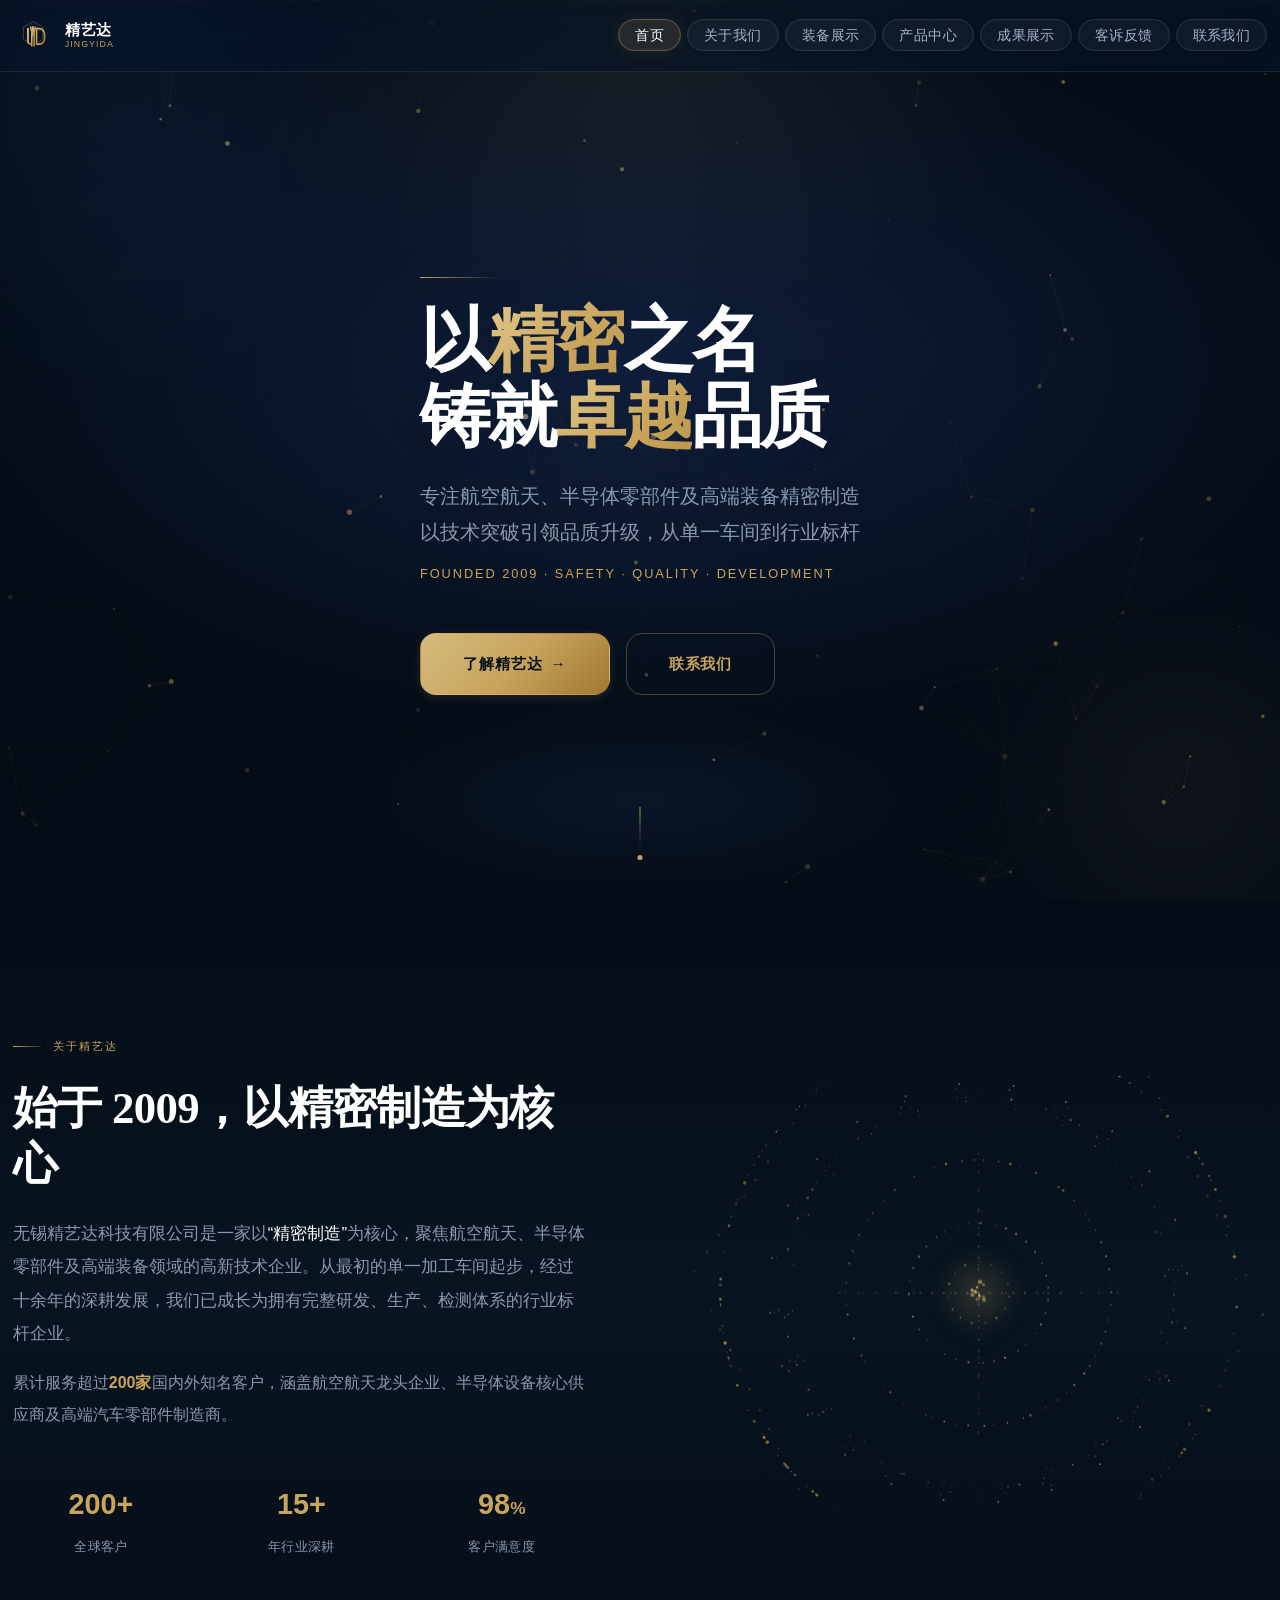
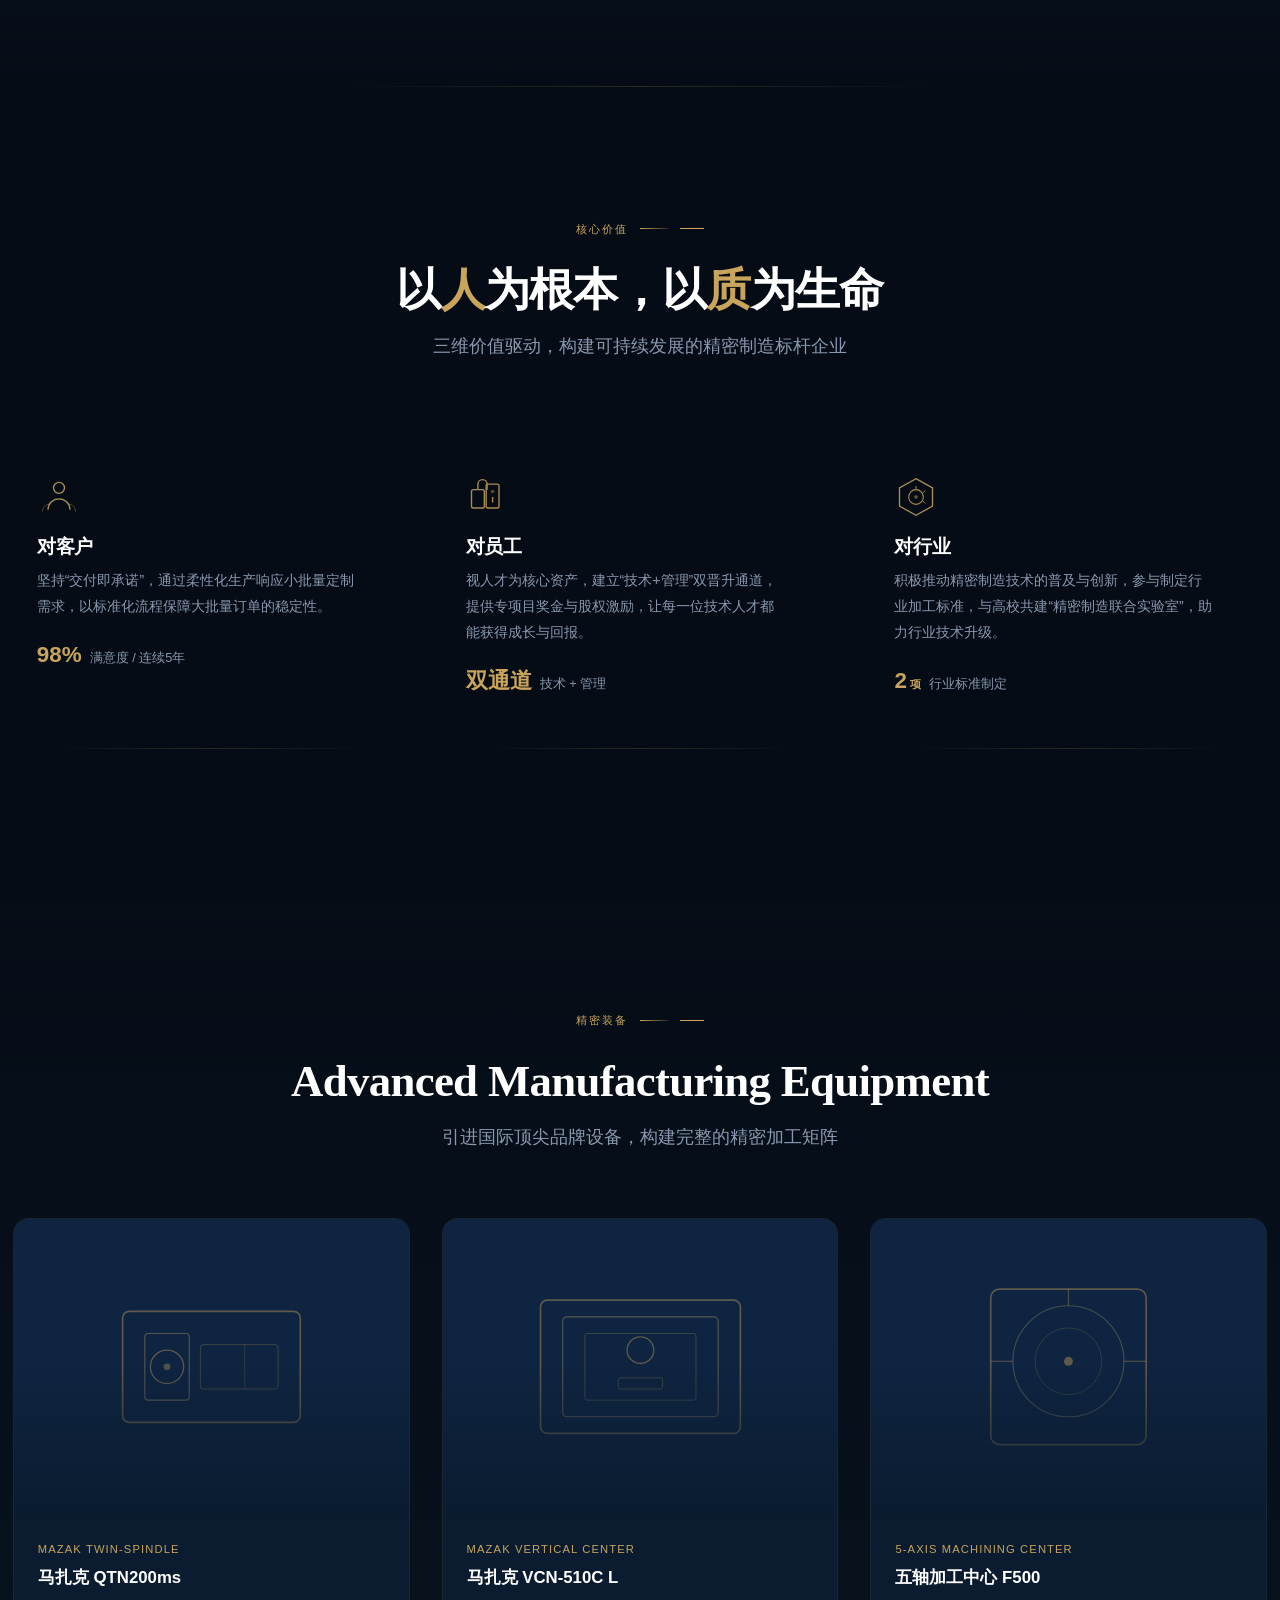
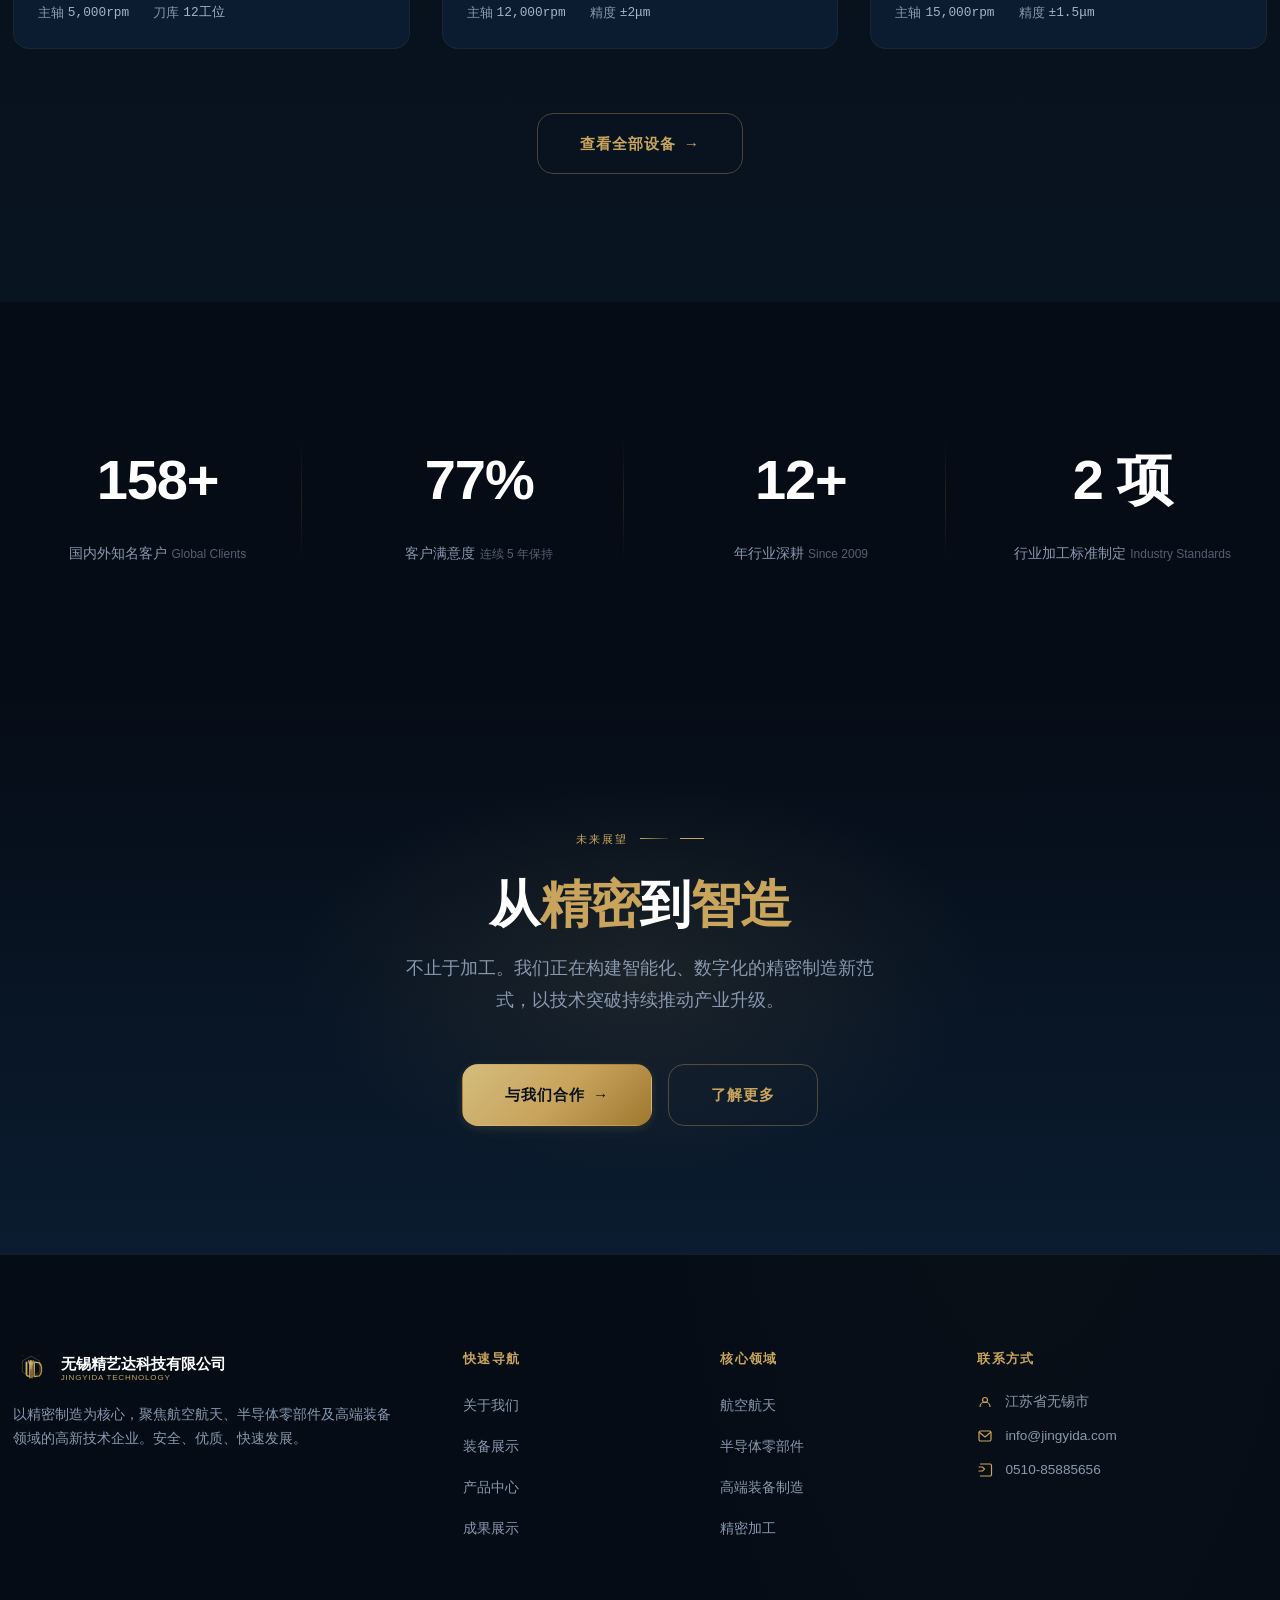
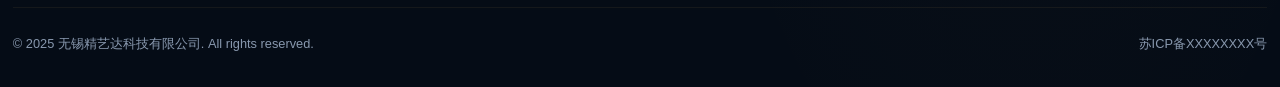
==== commit 97f774a9: "发布准备：产品页重构+全域粒子+计数器+客诉系统+毛玻璃导航" ====
--- a/index.html
+++ b/index.html
@@ -660,6 +660,7 @@
         <li><a href="equipment.html">装备展示</a></li>
         <li><a href="products.html">产品中心</a></li>
         <li><a href="quality.html">成果展示</a></li>
+        <li><a href="service.html">客诉反馈</a></li>
         <li><a href="contact.html">联系我们</a></li>
       </ul>
       <button class="menu-toggle" aria-label="菜单">
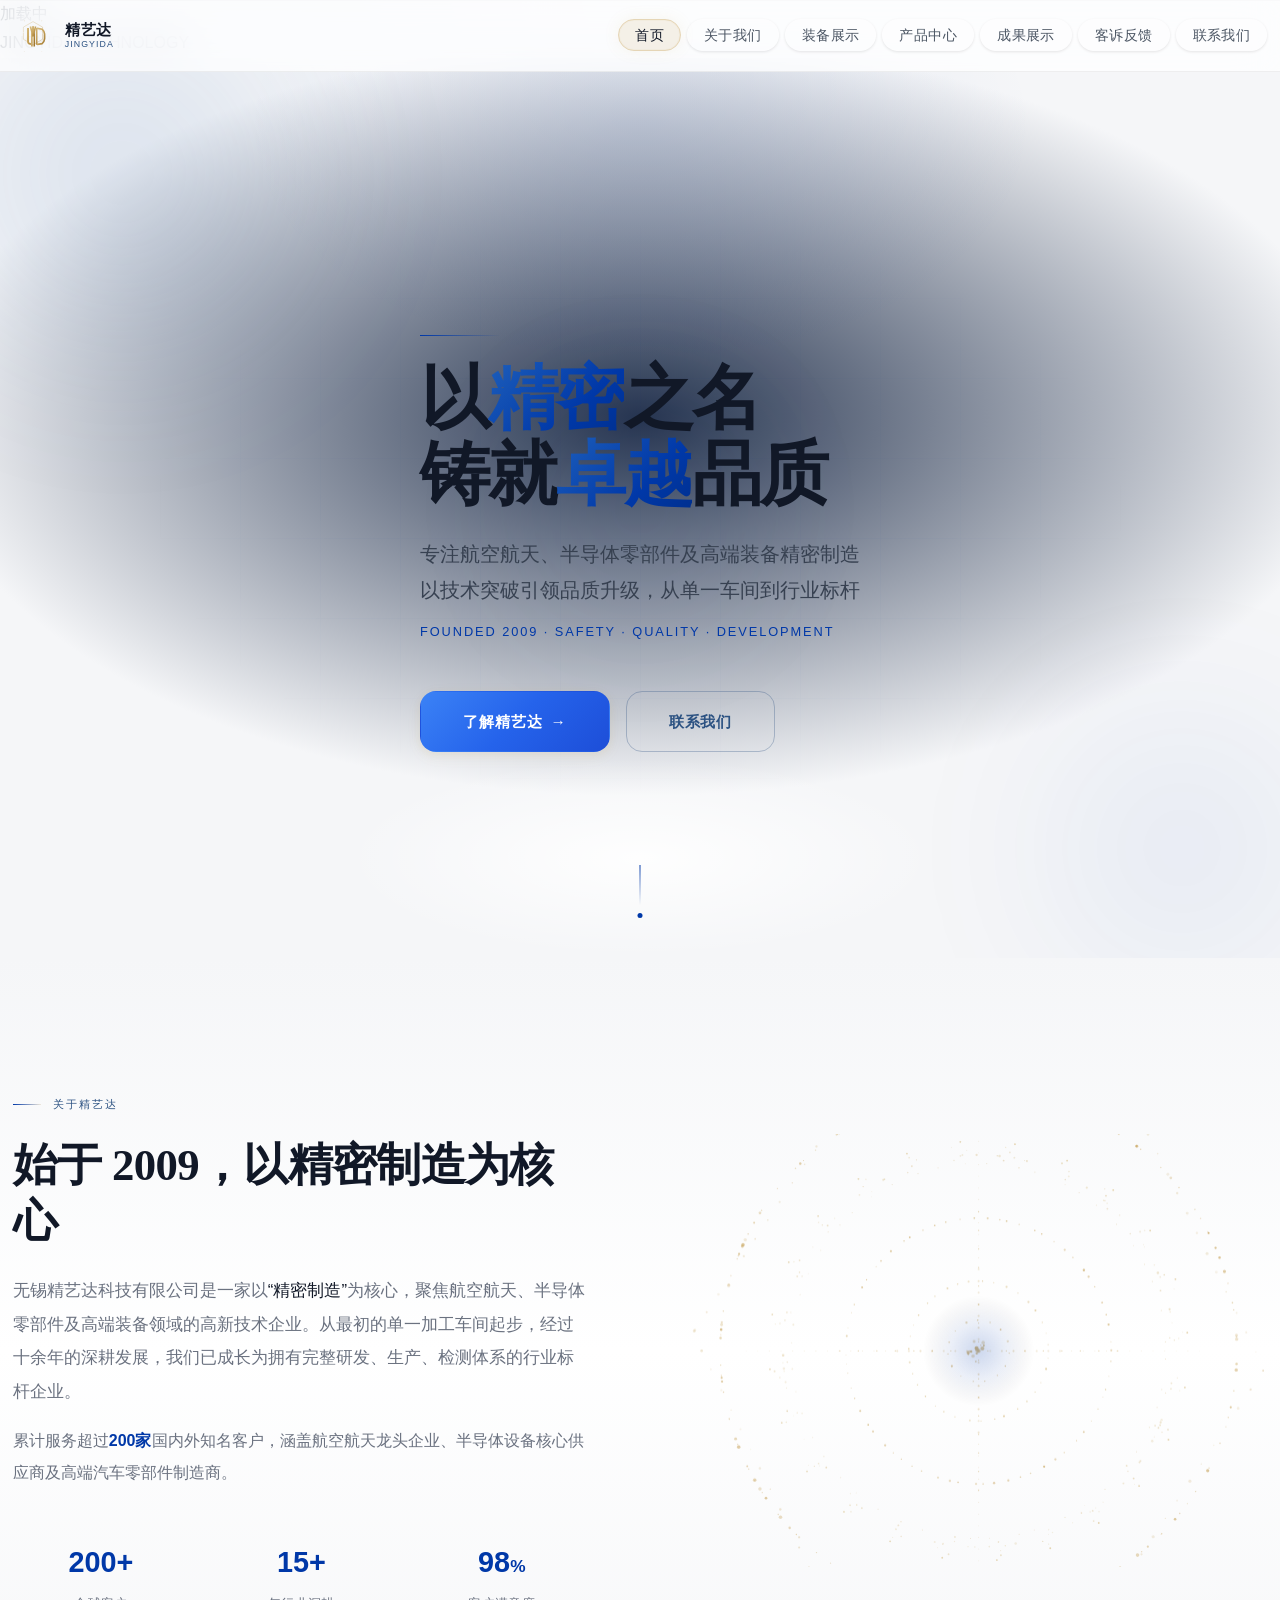
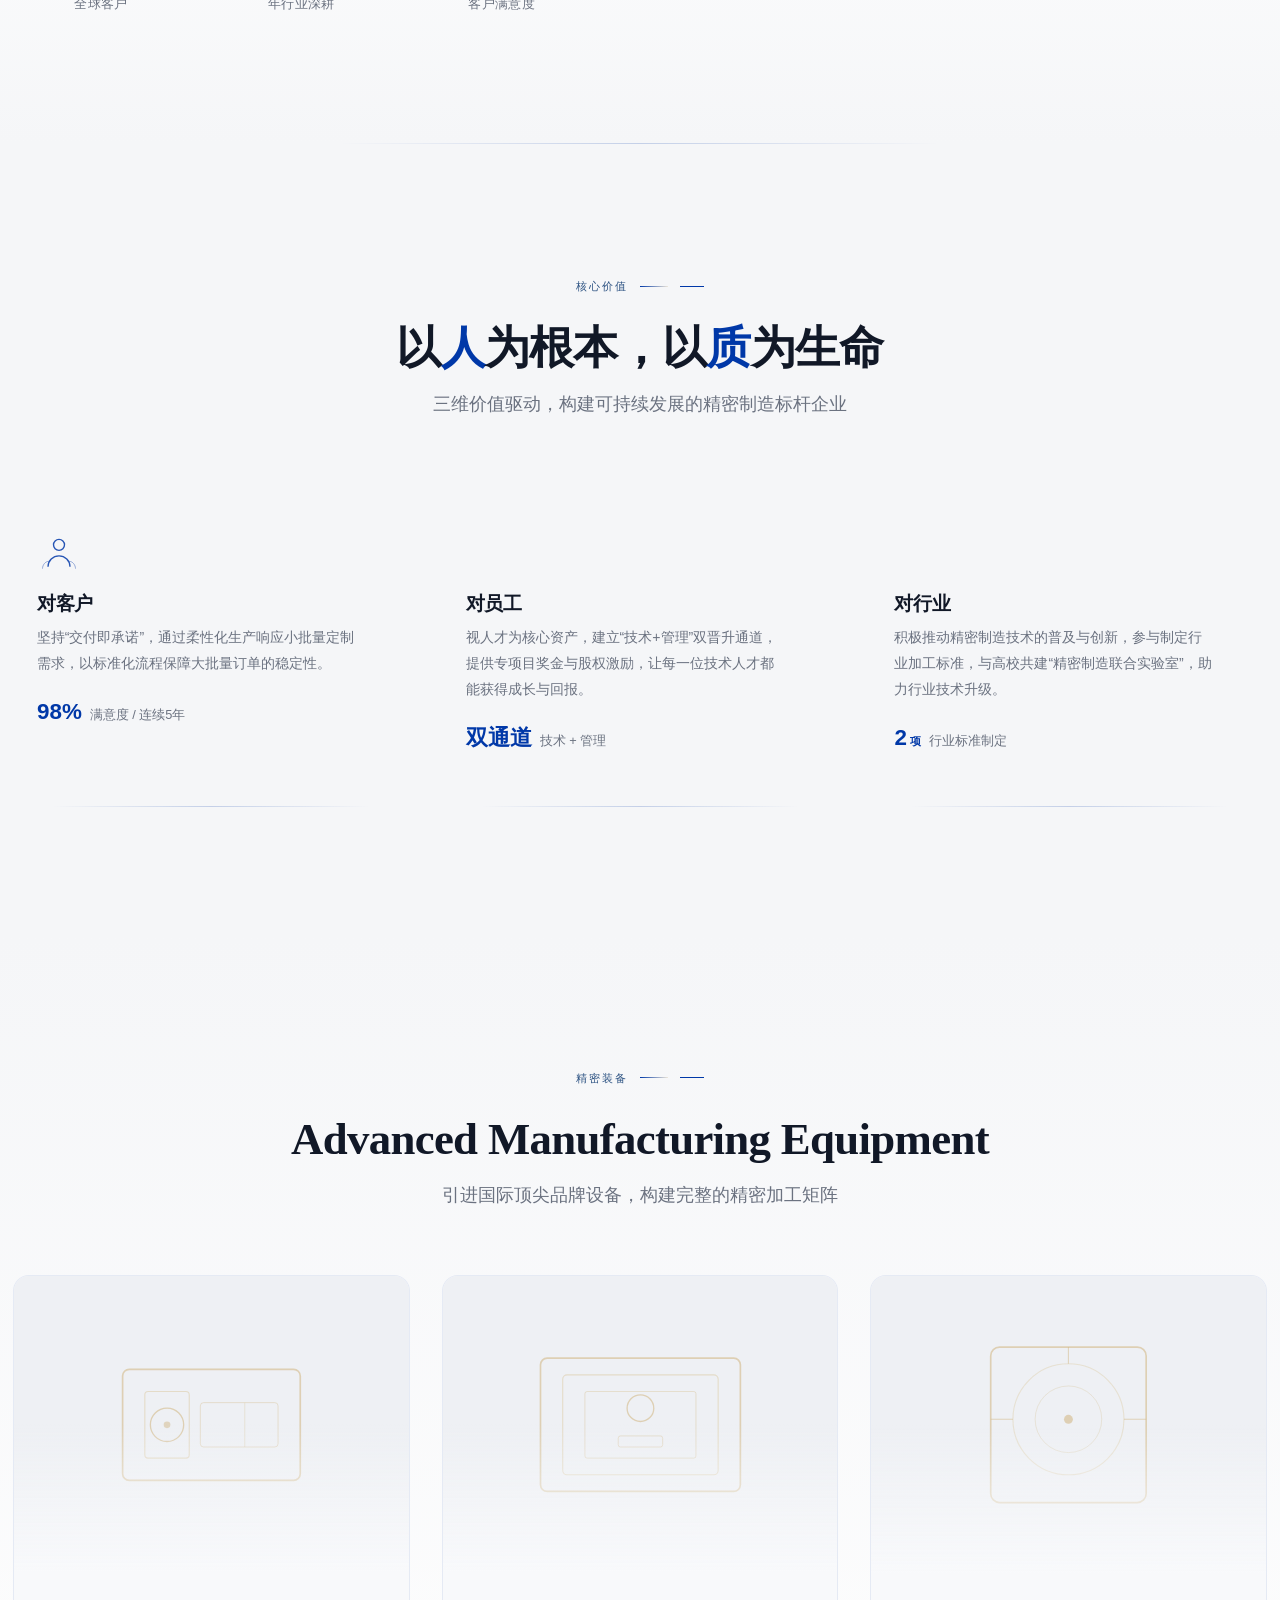
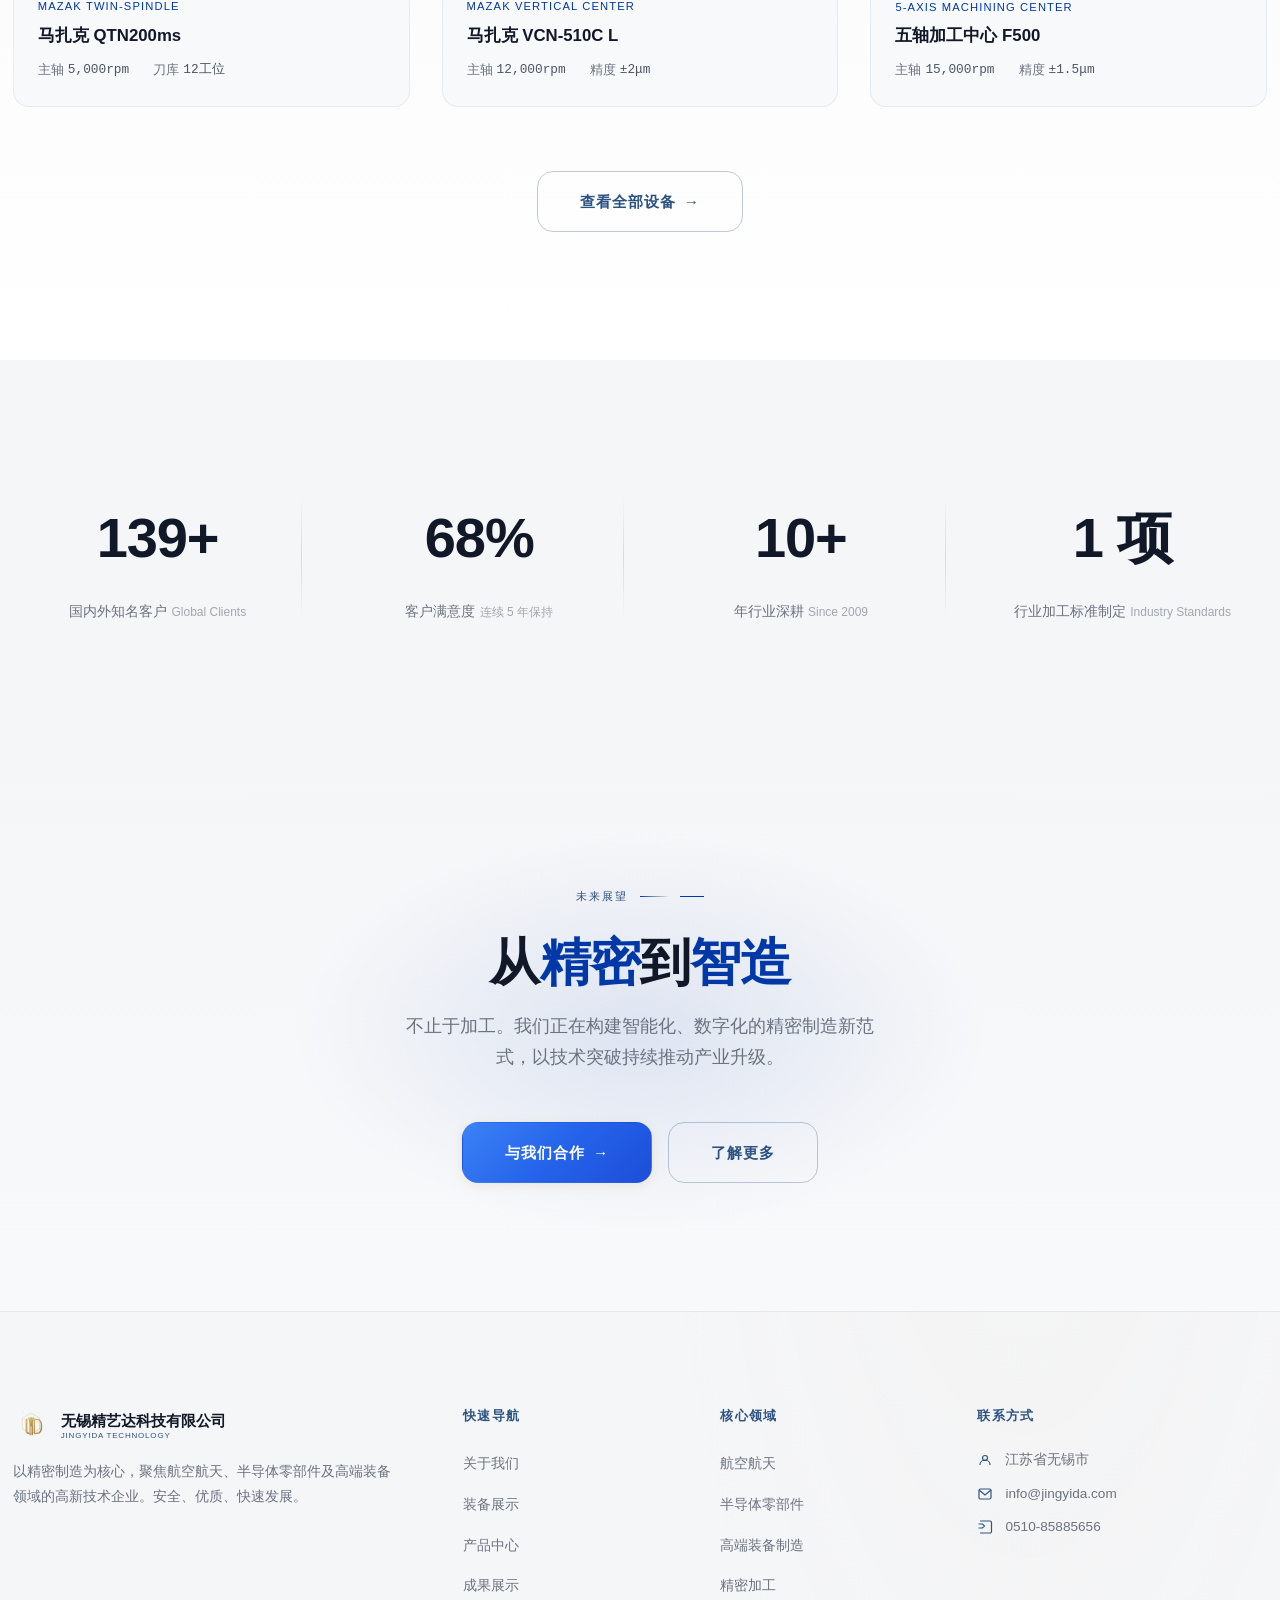
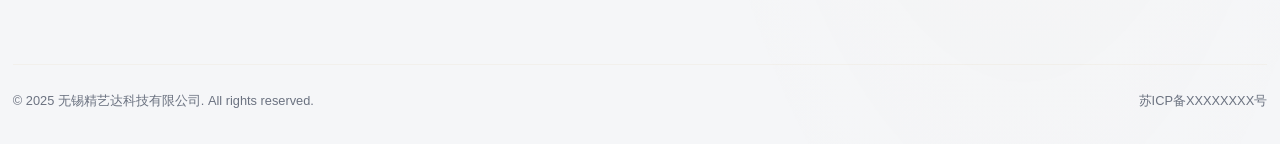
==== commit b7aec85f: "加载动画重做+浅色系+克莱因蓝+首页滑入" ====
--- a/index.html
+++ b/index.html
@@ -46,7 +46,7 @@
     .hero-ambient-orb.orb-2 {
       width: 400px; height: 400px;
       bottom: -10%; right: -8%;
-      background: radial-gradient(circle, rgba(200, 164, 92, 0.25) 0%, transparent 70%);
+      background: radial-gradient(circle, rgba(0,56,168, 0.25) 0%, transparent 70%);
       animation: ambientFloat 22s ease-in-out infinite reverse;
     }
     .hero-ambient-orb.orb-3 {
@@ -72,8 +72,8 @@
       pointer-events: none;
       opacity: 0.05;
       background-image:
-        linear-gradient(rgba(200,164,92,0.3) 1px, transparent 1px),
-        linear-gradient(90deg, rgba(200,164,92,0.3) 1px, transparent 1px);
+        linear-gradient(rgba(0,56,168,0.3) 1px, transparent 1px),
+        linear-gradient(90deg, rgba(0,56,168,0.3) 1px, transparent 1px);
       background-size: 80px 80px;
       mask-image: radial-gradient(ellipse 60% 50% at 50% 50%, black 40%, transparent 70%);
       -webkit-mask-image: radial-gradient(ellipse 60% 50% at 50% 50%, black 40%, transparent 70%);
@@ -86,7 +86,7 @@
       transform: translateX(-50%);
       width: 800px;
       height: 500px;
-      background: radial-gradient(ellipse, rgba(200,164,92,0.08) 0%, transparent 70%);
+      background: radial-gradient(ellipse, rgba(0,56,168,0.08) 0%, transparent 70%);
       pointer-events: none;
     }
 
@@ -97,7 +97,7 @@
       transform: translateX(-50%);
       width: 600px;
       height: 200px;
-      background: radial-gradient(ellipse, rgba(10,22,40,0.9) 0%, transparent 70%);
+      background: radial-gradient(ellipse, rgba(255,255,255,0.9) 0%, transparent 70%);
       pointer-events: none;
     }
 
@@ -112,6 +112,12 @@
 
     .hero-content .accent-line {
       width: 80px;
+      transform-origin: left;
+      animation: heroLineIn 0.9s cubic-bezier(0.16,1,0.3,1) 0.3s both;
+    }
+    @keyframes heroLineIn {
+      from { transform: scaleX(0); opacity: 0; }
+      to { transform: scaleX(1); opacity: 1; }
     }
 
     .hero-content h1 {
@@ -121,11 +127,17 @@
       letter-spacing: -0.03em;
       margin-bottom: var(--space-lg);
       max-width: 800px;
-      text-shadow: 0 0 120px rgba(200, 164, 92, 0.06);
+      animation: heroSlideIn 1s cubic-bezier(0.16,1,0.3,1) 0.5s both;
+    }
+    @keyframes heroSlideIn {
+      0% { transform: translateX(-60px) skewX(-8deg) scaleX(1.08); opacity: 0; filter: blur(4px); }
+      60% { transform: translateX(4px) skewX(1deg) scaleX(0.98); opacity: 1; filter: blur(0); }
+      80% { transform: translateX(-2px) skewX(-0.5deg); }
+      100% { transform: translateX(0) skewX(0) scaleX(1); opacity: 1; filter: blur(0); }
     }
 
     .hero-content h1 .gold {
-      background: linear-gradient(135deg, #E0C88A 0%, #C8A45C 40%, #A8853A 100%);
+      background: linear-gradient(135deg, #1E5FBB 0%, #0038A8 40%, #002060 100%);
       background-size: 200% auto;
       -webkit-background-clip: text;
       -webkit-text-fill-color: transparent;
@@ -137,10 +149,11 @@
       font-family: var(--font-cn);
       font-size: clamp(1rem, 1.8vw, 1.25rem);
       font-weight: 400;
-      color: var(--silver);
+      color: #374151;
       margin-bottom: var(--space-sm);
       max-width: 560px;
       line-height: 1.8;
+      animation: heroSlideIn 0.9s cubic-bezier(0.16,1,0.3,1) 0.7s both;
     }
 
     .hero-tagline {
@@ -148,15 +161,17 @@
       font-size: 0.8rem;
       font-weight: 500;
       letter-spacing: 0.15em;
-      color: var(--gold);
+      color: #0038A8;
       text-transform: uppercase;
       margin-bottom: var(--space-2xl);
+      animation: heroSlideIn 0.8s cubic-bezier(0.16,1,0.3,1) 0.85s both;
     }
 
     .hero-actions {
       display: flex;
       gap: var(--space-md);
       flex-wrap: wrap;
+      animation: heroSlideIn 0.8s cubic-bezier(0.16,1,0.3,1) 1.0s both;
     }
 
     .hero-scroll {
@@ -228,13 +243,13 @@
       font-family: var(--font-en);
       font-size: 1.8rem;
       font-weight: 700;
-      color: var(--gold);
+      color:#0038A8;
       margin-bottom: var(--space-2xs);
     }
 
     .intro-highlight-label {
       font-size: 0.8rem;
-      color: var(--silver);
+      color:#6B7280;
       letter-spacing: 0.03em;
     }
 
@@ -242,7 +257,7 @@
     #pillars {
       position: relative;
       padding: var(--section-pad) 0;
-      background: var(--navy-deep);
+      background:#F5F6F8;
     }
 
     #pillars::before {
@@ -253,7 +268,7 @@
       transform: translateX(-50%);
       width: 600px;
       height: 1px;
-      background: linear-gradient(90deg, transparent, rgba(200,164,92,0.2), transparent);
+      background: linear-gradient(90deg, transparent, rgba(0,56,168,0.2), transparent);
     }
 
     .pillars-grid {
@@ -275,20 +290,20 @@
       left: 10%;
       right: 10%;
       height: 1px;
-      background: linear-gradient(90deg, transparent, rgba(200,164,92,0.2), transparent);
+      background: linear-gradient(90deg, transparent, rgba(0,56,168,0.2), transparent);
       transition: all 0.4s;
     }
 
     .pillar-card:hover::after {
       left: 0; right: 0;
-      background: linear-gradient(90deg, transparent, rgba(200,164,92,0.4), transparent);
+      background: linear-gradient(90deg, transparent, rgba(0,56,168,0.4), transparent);
     }
 
     .pillar-icon {
       width: 44px;
       height: 44px;
       margin-bottom: var(--space-md);
-      color: var(--gold);
+      color:#0038A8;
       opacity: 0.85;
       transition: all 0.4s;
     }
@@ -305,7 +320,7 @@
     }
 
     .pillar-card p {
-      color: var(--silver);
+      color:#6B7280;
       font-size: 0.88rem;
       line-height: 1.85;
       max-width: 320px;
@@ -322,12 +337,12 @@
       font-family: var(--font-en);
       font-size: 1.4rem;
       font-weight: 700;
-      color: var(--gold);
+      color:#0038A8;
     }
 
     .pillar-stat-unit {
       font-size: 0.8rem;
-      color: var(--silver);
+      color:#6B7280;
     }
 
     /* ===== Equipment Preview ===== */
@@ -345,8 +360,8 @@
     }
 
     .equip-card {
-      background: var(--navy-mid);
-      border: 1px solid rgba(200, 164, 92, 0.08);
+      background:#F8F9FB;
+      border: 1px solid rgba(0,56,168, 0.08);
       border-radius: var(--radius-md);
       overflow: hidden;
       cursor: pointer;
@@ -356,13 +371,13 @@
 
     .equip-card:hover {
       transform: translateY(-8px);
-      box-shadow: var(--shadow-lg), 0 8px 40px rgba(200, 164, 92, 0.15);
-      border-color: rgba(200, 164, 92, 0.2);
+      box-shadow: var(--shadow-lg), 0 8px 40px rgba(0,56,168, 0.15);
+      border-color: rgba(0,56,168, 0.2);
     }
 
     .equip-card-image {
       aspect-ratio: 4/3;
-      background: var(--navy-light);
+      background:#EEF0F4;
       display: flex;
       align-items: center;
       justify-content: center;
@@ -391,7 +406,7 @@
       font-family: var(--font-en);
       font-size: 0.7rem;
       letter-spacing: 0.1em;
-      color: var(--gold);
+      color:#0038A8;
       text-transform: uppercase;
       margin-bottom: var(--space-xs);
     }
@@ -405,7 +420,7 @@
       display: flex;
       gap: var(--space-lg);
       font-size: 0.8rem;
-      color: var(--silver);
+      color:#6B7280;
     }
 
     .equip-card-body .machine-specs span {
@@ -440,7 +455,7 @@
     #stats {
       position: relative;
       padding: var(--space-4xl) 0;
-      background: var(--navy-deep);
+      background:#F5F6F8;
     }
 
     .stats-grid {
@@ -462,7 +477,7 @@
       top: 20%;
       height: 60%;
       width: 1px;
-      background: linear-gradient(180deg, transparent, rgba(200,164,92,0.15), transparent);
+      background: linear-gradient(180deg, transparent, rgba(0,56,168,0.15), transparent);
     }
 
     .stat-item:last-child::after {
@@ -475,28 +490,28 @@
       font-size: clamp(2.5rem, 5vw, 3.5rem);
       font-weight: 700;
       letter-spacing: -0.02em;
-      color: var(--white);
+      color:#111827;
       margin-bottom: var(--space-xs);
       transition: color 0.6s var(--ease-smooth);
     }
 
     .stat-item:hover .stat-number {
-      color: var(--gold);
+      color:#0038A8;
     }
 
     .stat-number .suffix {
-      color: var(--gold);
+      color:#0038A8;
       margin-left: 2px;
     }
 
     .stat-label {
       font-size: 0.9rem;
-      color: var(--silver);
+      color:#6B7280;
     }
 
     .stat-desc {
       font-size: 0.75rem;
-      color: var(--silver);
+      color:#6B7280;
       opacity: 0.6;
       margin-top: var(--space-2xs);
     }
@@ -518,7 +533,7 @@
       transform: translate(-50%, -50%);
       width: 700px;
       height: 400px;
-      background: radial-gradient(ellipse, rgba(200,164,92,0.1) 0%, transparent 70%);
+      background: radial-gradient(ellipse, rgba(0,56,168,0.1) 0%, transparent 70%);
       pointer-events: none;
     }
 
@@ -534,7 +549,7 @@
 
     .cta-content p {
       font-size: 1.1rem;
-      color: var(--silver);
+      color:#6B7280;
       max-width: 500px;
       margin: 0 auto var(--space-2xl);
     }
@@ -620,21 +635,19 @@
   <a href="#main-content" class="skip-link">跳到主要内容</a>
 
   <!-- Loader -->
-  <div id="loader">
-    <div class="loader-container">
-      <div class="loader-glass">
-        <svg class="loader-ring" viewBox="0 0 140 140">
-          <defs>
-            <linearGradient id="loaderGradient" x1="0%" y1="0%" x2="100%" y2="100%">
-              <stop offset="0%" stop-color="#4da8f0"/>
-              <stop offset="50%" stop-color="#2d6fbf"/>
-              <stop offset="100%" stop-color="#1a4d8f"/>
-            </linearGradient>
-          </defs>
-          <circle class="loader-ring-bg" cx="70" cy="70" r="65"/>
-          <circle class="loader-ring-fill" cx="70" cy="70" r="65"/>
-        </svg>
-        <div class="loader-percent">0<sup>%</sup></div>
+    <div id="loader">
+    <div class="loader-core">
+      <div class="loader-ring"></div>
+      <div class="loader-ring"></div>
+      <div class="loader-ring"></div>
+      <div class="loader-ring"></div>
+      <div class="loader-ring"></div>
+      <div class="loader-spoke"></div><div class="loader-spoke"></div><div class="loader-spoke"></div><div class="loader-spoke"></div>
+      <div class="loader-spoke"></div><div class="loader-spoke"></div><div class="loader-spoke"></div><div class="loader-spoke"></div>
+      <div class="loader-hub"></div>
+      <div class="loader-slogan">以精密之名，铸就卓越品质<span class="en">PRECISION &amp; EXCELLENCE</span></div>
+    </div>
+  </div>
       </div>
       <div class="loader-label">加载中</div>
       <div class="loader-brand">JINGYIDA TECHNOLOGY</div>
@@ -712,10 +725,10 @@
             <span class="section-label">关于精艺达</span>
             <h2>始于 2009，以精密制造为核心</h2>
             <p style="margin-top:var(--space-lg);font-size:1.05rem;line-height:2;">
-              无锡精艺达科技有限公司是一家以<span style="color:var(--white);font-weight:500;">“精密制造”</span>为核心，聚焦航空航天、半导体零部件及高端装备领域的高新技术企业。从最初的单一加工车间起步，经过十余年的深耕发展，我们已成长为拥有完整研发、生产、检测体系的行业标杆企业。
+              无锡精艺达科技有限公司是一家以<span style="color:#111827;font-weight:500;">“精密制造”</span>为核心，聚焦航空航天、半导体零部件及高端装备领域的高新技术企业。从最初的单一加工车间起步，经过十余年的深耕发展，我们已成长为拥有完整研发、生产、检测体系的行业标杆企业。
             </p>
-            <p style="color:var(--silver);line-height:2;">
-              累计服务超过<span style="color:var(--gold);font-weight:600;">200家</span>国内外知名客户，涵盖航空航天龙头企业、半导体设备核心供应商及高端汽车零部件制造商。
+            <p style="color:#6B7280;line-height:2;">
+              累计服务超过<span style="color:#0038A8;font-weight:600;">200家</span>国内外知名客户，涵盖航空航天龙头企业、半导体设备核心供应商及高端汽车零部件制造商。
             </p>
             <div class="intro-highlights">
               <div class="intro-highlight">
@@ -744,7 +757,7 @@
       <div class="container">
         <div class="section-header text-center reveal">
           <span class="section-label centered">核心价值</span>
-          <h2>以<span style="color:var(--gold);">人</span>为根本，以<span style="color:var(--gold);">质</span>为生命</h2>
+          <h2>以<span style="color:#0038A8;">人</span>为根本，以<span style="color:#0038A8;">质</span>为生命</h2>
           <p>三维价值驱动，构建可持续发展的精密制造标杆企业</p>
         </div>
 
@@ -939,7 +952,7 @@
       <div class="container">
         <div class="cta-content reveal">
           <span class="section-label centered">未来展望</span>
-          <h2>从<span style="color:var(--gold);">精密</span>到<span style="color:var(--gold);">智造</span></h2>
+          <h2>从<span style="color:#0038A8;">精密</span>到<span style="color:#0038A8;">智造</span></h2>
           <p>不止于加工。我们正在构建智能化、数字化的精密制造新范式，以技术突破持续推动产业升级。</p>
           <div class="cta-actions">
             <a href="contact.html" class="btn btn-gold btn-lg btn-arrow">与我们合作</a>
@@ -1039,8 +1052,8 @@
       visibility: visible;
     }
     .modal-container {
-      background: var(--navy-mid);
-      border: 1px solid rgba(200, 164, 92, 0.15);
+      background:#F8F9FB;
+      border: 1px solid rgba(0,56,168, 0.15);
       border-radius: var(--radius-lg);
       max-width: 640px;
       width: 100%;
@@ -1062,8 +1075,8 @@
       height: 36px;
       border-radius: 50%;
       background: rgba(255,255,255,0.05);
-      border: 1px solid rgba(200, 164, 92, 0.2);
-      color: var(--gold);
+      border: 1px solid rgba(0,56,168, 0.2);
+      color:#0038A8;
       font-size: 1.3rem;
       cursor: pointer;
       display: flex;
@@ -1072,13 +1085,13 @@
       transition: all 0.2s var(--ease-smooth);
     }
     .modal-close:hover {
-      background: rgba(200, 164, 92, 0.1);
-      border-color: var(--gold);
+      background: rgba(0,56,168, 0.1);
+      border-color:#0038A8;
     }
     .modal-machine-header {
       margin-bottom: var(--space-xl);
       padding-bottom: var(--space-lg);
-      border-bottom: 1px solid rgba(200, 164, 92, 0.1);
+      border-bottom: 1px solid rgba(0,56,168, 0.1);
     }
     .modal-machine-header h2 {
       margin-bottom: var(--space-xs);
@@ -1091,7 +1104,7 @@
       font-size: 0.8rem;
       text-transform: uppercase;
       letter-spacing: 0.1em;
-      color: var(--gold);
+      color:#0038A8;
       margin-bottom: var(--space-md);
       font-family: var(--font-en);
     }
@@ -1100,24 +1113,24 @@
       border-collapse: collapse;
     }
     .spec-table tr {
-      border-bottom: 1px solid rgba(200, 164, 92, 0.06);
+      border-bottom: 1px solid rgba(0,56,168, 0.06);
     }
     .spec-table td {
       padding: var(--space-sm) var(--space-md);
       font-size: 0.9rem;
     }
     .spec-label {
-      color: var(--silver);
+      color:#6B7280;
       width: 40%;
     }
     .spec-value {
       font-family: var(--font-mono);
-      color: var(--white);
+      color:#111827;
       font-weight: 500;
     }
     .modal-desc p {
       line-height: 1.9;
-      color: var(--silver);
+      color:#6B7280;
     }
   </style>
 
@@ -1389,7 +1402,7 @@
             ctx.beginPath();
             ctx.moveTo(px, py);
             ctx.lineTo(smx, smy);
-            ctx.strokeStyle = 'rgba(200,164,92,' + la + ')';
+            ctx.strokeStyle = 'rgba(0,56,168,' + la + ')';
             ctx.lineWidth = 0.4;
             ctx.stroke();
           }
@@ -1397,15 +1410,15 @@
 
         // Center glow
         var cg = ctx.createRadialGradient(cx, cy, 0, cx, cy, 40 * sc);
-        cg.addColorStop(0, 'rgba(200,164,92,0.2)');
-        cg.addColorStop(0.5, 'rgba(200,164,92,0.08)');
+        cg.addColorStop(0, 'rgba(0,56,168,0.2)');
+        cg.addColorStop(0.5, 'rgba(0,56,168,0.08)');
         cg.addColorStop(1, 'rgba(0,0,0,0)');
         ctx.beginPath(); ctx.arc(cx, cy, 40 * sc, 0, Math.PI * 2); ctx.fillStyle = cg; ctx.fill();
 
         // Mouse glow
         if (mx > 0 && my > 0) {
           var mg = ctx.createRadialGradient(smx, smy, 0, smx, smy, 90);
-          mg.addColorStop(0, 'rgba(200,164,92,0.1)');
+          mg.addColorStop(0, 'rgba(0,56,168,0.1)');
           mg.addColorStop(1, 'rgba(0,0,0,0)');
           ctx.beginPath(); ctx.arc(smx, smy, 90, 0, Math.PI * 2); ctx.fillStyle = mg; ctx.fill();
         }
@@ -1416,7 +1429,7 @@
         for (var ri = 0; ri < ringRadii.length; ri++) {
           ctx.beginPath();
           ctx.arc(cx, cy, ringRadii[ri] * sc, 0, Math.PI * 2);
-          ctx.strokeStyle = 'rgba(200,164,92,' + ringOp[ri] + ')';
+          ctx.strokeStyle = 'rgba(0,56,168,' + ringOp[ri] + ')';
           ctx.lineWidth = ri === 1 ? 1.2 : 0.5;
           ctx.setLineDash(ri === 0 ? [4, 12] : ri === 1 ? [] : [2, 8]);
           ctx.stroke();
--- a/css/common.css
+++ b/css/common.css
@@ -5,34 +5,34 @@
 
 /* ===== CSS Variables ===== */
 :root {
-  /* --- Colors --- */
-  --navy-deep: #050C16;
-  --navy: #081420;
-  --navy-mid: #0B1C30;
-  --navy-light: #0F2440;
-  --navy-surface: #132C50;
-  --navy-elevated: #183460;
-
-  --gold: #C8A45C;
-  --gold-light: #D4BC7E;
-  --gold-pale: #E2D0A0;
-  --gold-dark: #A07830;
-  --gold-glow: rgba(200, 164, 92, 0.12);
-  --gold-glow-strong: rgba(200, 164, 92, 0.25);
-
-  --copper: #B8735A;
-  --steel: #243850;
-  --steel-light: #344C68;
-  --silver: #8898AE;
-  --silver-light: #A4B4C8;
-  --platinum: #D6DCE5;
-
-  --white: #FFFFFF;
-  --white-soft: #E8EDF4;
-  --black-pure: #000000;
-
-  --accent-gradient: linear-gradient(135deg, var(--gold-light) 0%, var(--gold) 50%, var(--gold-dark) 100%);
-  --accent-gradient-blue: linear-gradient(135deg, #5BA0E0 0%, #3B7CC0 50%, #1A5090 100%);
+  /* --- Colors (Light Theme) --- */
+  --navy-deep: #F5F6F8;
+  --navy: #FFFFFF;
+  --navy-mid: #F8F9FB;
+  --navy-light: #EEF0F4;
+  --navy-surface: #E8EBF0;
+  --navy-elevated: #DFE3E9;
+
+  --gold: #0038A8;
+  --gold-light: #1E5FBB;
+  --gold-pale: #4B8AD8;
+  --gold-dark: #002060;
+  --gold-glow: rgba(0, 56, 168, 0.08);
+  --gold-glow-strong: rgba(0, 56, 168, 0.15);
+
+  --copper: #9B6B4A;
+  --steel: #D5DAE2;
+  --steel-light: #C5CBD4;
+  --silver: #6B7280;
+  --silver-light: #4B5563;
+  --platinum: #374151;
+
+  --white: #111827;
+  --white-soft: #1F2937;
+  --black-pure: #FFFFFF;
+
+  --accent-gradient: linear-gradient(135deg, #2C5282 0%, #1E40AF 50%, #1E3A8A 100%);
+  --accent-gradient-blue: linear-gradient(135deg, #3B82F6 0%, #2563EB 50%, #1D4ED8 100%);
 
   /* --- Typography --- */
   --font-cn: 'PingFang SC', 'Microsoft YaHei', 'Hiragino Sans GB', 'STHeiti', sans-serif;
@@ -42,7 +42,7 @@
   --font-mono: 'SF Mono', 'Menlo', 'Consolas', 'Monaco', monospace;
 
   /* Creative number styles */
-  --num-gradient: linear-gradient(180deg, #E8D5A0 0%, #C8A45C 40%, #9A7030 100%);
+  --num-gradient: linear-gradient(180deg, #1E5FBB 0%, #0038A8 40%, #002060 100%);
 
   /* --- Spacing (8px base) --- */
   --space-3xs: 2px;
@@ -75,9 +75,9 @@
 
   /* --- Shadows --- */
   --shadow-xs: 0 1px 2px rgba(6, 13, 24, 0.2);
-  --shadow-sm: 0 2px 8px rgba(6, 13, 24, 0.3);
+  --shadow-sm: 0 2px 8px rgba(0,0,0,0.05);
   --shadow-md: 0 4px 12px rgba(6, 13, 24, 0.35), 0 8px 30px rgba(6, 13, 24, 0.25);
-  --shadow-lg: 0 8px 24px rgba(6, 13, 24, 0.4), 0 16px 48px rgba(6, 13, 24, 0.3);
+  --shadow-lg: 0 8px 24px rgba(0,0,0,0.06), 0 16px 48px rgba(0,0,0,0.05);
   --shadow-xl: 0 16px 40px rgba(6, 13, 24, 0.5), 0 32px 80px rgba(6, 13, 24, 0.35);
   --shadow-gold: 0 4px 20px rgba(200, 164, 92, 0.2);
   --shadow-gold-lg: 0 8px 40px rgba(200, 164, 92, 0.25);
@@ -109,16 +109,16 @@
   -moz-osx-font-smoothing: grayscale;
   text-rendering: optimizeLegibility;
   font-size: 16px;
-  background: var(--navy-deep);
-  color: var(--platinum);
+  background: #F5F6F8;
+  color: #374151;
 }
 
 body {
   font-family: var(--font-cn);
   font-weight: 400;
   line-height: 1.8;
-  background: var(--navy-deep);
-  color: var(--platinum);
+  background: #F5F6F8;
+  color: #374151;
   overflow-x: hidden;
   min-height: 100vh;
 }
@@ -153,10 +153,10 @@
   width: 6px;
 }
 ::-webkit-scrollbar-track {
-  background: var(--navy-deep);
+  background: #F5F6F8;
 }
 ::-webkit-scrollbar-thumb {
-  background: var(--steel);
+  background: #D5DAE2;
   border-radius: var(--radius-full);
 }
 ::-webkit-scrollbar-thumb:hover {
@@ -166,7 +166,7 @@
 /* Selection */
 ::selection {
   background: rgba(200, 164, 92, 0.25);
-  color: var(--white);
+  color: #111827;
 }
 
 /* ===== Page Transitions ===== */
@@ -194,13 +194,13 @@
   font-weight: 700;
   line-height: 1.25;
   letter-spacing: -0.01em;
-  color: var(--white);
+  color: #111827;
 }
 h4, h5, h6 {
   font-family: var(--font-cn);
   font-weight: 600;
   line-height: 1.3;
-  color: var(--white);
+  color: #111827;
 }
 
 /* Creative number display */
@@ -228,7 +228,7 @@
   font-size: 0.7rem;
   text-transform: uppercase;
   letter-spacing: 0.15em;
-  color: var(--silver);
+  color: #6B7280;
 }
 
 h1 { font-size: clamp(2.2rem, 5vw, 4.5rem); letter-spacing: -0.02em; }
@@ -240,7 +240,7 @@
 
 p {
   margin-bottom: var(--space-md);
-  color: var(--silver);
+  color: #6B7280;
 }
 p:last-child { margin-bottom: 0; }
 
@@ -262,7 +262,7 @@
 }
 
 .text-gold {
-  color: var(--gold);
+  color: #2C5282;
 }
 
 .text-gold-gradient {
@@ -273,7 +273,7 @@
 }
 
 .text-silver {
-  color: var(--silver);
+  color: #6B7280;
 }
 
 .text-small {
@@ -284,7 +284,7 @@
   font-size: 0.75rem;
   text-transform: uppercase;
   letter-spacing: 0.08em;
-  color: var(--silver);
+  color: #6B7280;
 }
 
 /* ===== Layout Utilities ===== */
@@ -336,7 +336,7 @@
   font-weight: 500;
   text-transform: uppercase;
   letter-spacing: 0.18em;
-  color: var(--gold);
+  color: #2C5282;
   margin-bottom: var(--space-lg);
 }
 
@@ -374,7 +374,7 @@
 
 .section-header p {
   font-size: 1.1rem;
-  color: var(--silver);
+  color: #6B7280;
   max-width: 600px;
 }
 
@@ -410,12 +410,12 @@
   max-width: var(--max-width);
   margin: 0 auto;
   /* Apple frosted glass: semi-transparent + heavy blur + saturation */
-  background: rgba(10, 20, 36, 0.55);
-  backdrop-filter: saturate(200%) blur(28px);
-  -webkit-backdrop-filter: saturate(200%) blur(28px);
+  background: rgba(255,255,255,0.75);
+  backdrop-filter: saturate(180%) blur(20px);
+  -webkit-backdrop-filter: saturate(180%) blur(20px);
   /* Subtle edge highlight (Apple style) */
-  border-bottom: 0.5px solid rgba(255, 255, 255, 0.08);
-  box-shadow: 0 0.5px 0 rgba(255, 255, 255, 0.04) inset;
+  border-bottom: 0.5px solid rgba(0,0,0,0.06);
+  box-shadow: 0 0.5px 0 rgba(0,0,0,0.03) inset;
   transition: all 0.45s cubic-bezier(0.25, 0.1, 0.25, 1);
 }
 
@@ -425,18 +425,18 @@
 }
 
 header.nav-near nav {
-  background: rgba(10, 20, 36, 0.62);
+  background: rgba(255,255,255,0.82);
   backdrop-filter: saturate(210%) blur(32px);
   -webkit-backdrop-filter: saturate(210%) blur(32px);
-  border-bottom-color: rgba(255, 255, 255, 0.12);
-  box-shadow: 0 0.5px 0 rgba(255, 255, 255, 0.06) inset, 0 8px 32px rgba(5, 12, 22, 0.25);
+  border-bottom-color: rgba(0,0,0,0.08);
+  box-shadow: 0 0.5px 0 rgba(0,0,0,0.04) inset, 0 8px 32px rgba(5, 12, 22, 0.25);
 }
 
 /* Scrolled: denser glass */
 header.scrolled nav {
-  background: rgba(10, 20, 36, 0.8);
-  backdrop-filter: saturate(220%) blur(36px);
-  -webkit-backdrop-filter: saturate(220%) blur(36px);
+  background: rgba(255,255,255,0.88);
+  backdrop-filter: saturate(180%) blur(24px);
+  -webkit-backdrop-filter: saturate(180%) blur(24px);
   border-bottom: 0.5px solid rgba(255, 255, 255, 0.06);
   box-shadow: 0 0.5px 0 rgba(255, 255, 255, 0.03) inset, 0 4px 24px rgba(5, 12, 22, 0.35);
   border-radius: 0 0 28px 28px;
@@ -478,7 +478,7 @@
 .nav-logo-cn {
   font-size: 0.95rem;
   font-weight: 700;
-  color: var(--white);
+  color: #111827;
   letter-spacing: 0.05em;
 }
 
@@ -486,7 +486,7 @@
   font-family: var(--font-en);
   font-size: 0.55rem;
   font-weight: 500;
-  color: var(--gold);
+  color: #2C5282;
   letter-spacing: 0.12em;
   text-transform: uppercase;
 }
@@ -504,7 +504,7 @@
 
 /* Individual glass pill nav links */
 .nav-links a {
-  color: var(--silver-light);
+  color: #4B5563;
   position: relative;
   padding: 7px 16px;
   border-radius: 28px;
@@ -520,7 +520,7 @@
 }
 
 .nav-links a:hover {
-  color: var(--white);
+  color: #111827;
   background: rgba(255, 255, 255, 0.1);
   border-color: rgba(255, 255, 255, 0.2);
   box-shadow: 0 4px 16px rgba(0, 0, 0, 0.2), 0 0 0 1px rgba(255, 255, 255, 0.06) inset;
@@ -528,7 +528,7 @@
 }
 
 .nav-links a.active {
-  color: var(--white);
+  color: #111827;
   background: rgba(200, 164, 92, 0.14);
   border-color: rgba(200, 164, 92, 0.35);
   box-shadow: 0 0 16px rgba(200, 164, 92, 0.1), 0 0 0 1px rgba(200, 164, 92, 0.06) inset;
@@ -550,7 +550,7 @@
 
 .nav-links a:hover,
 .nav-links a.active {
-  color: var(--white);
+  color: #111827;
 }
 
 .nav-links a:hover::after,
@@ -616,7 +616,7 @@
   text-align: center;
   overflow: hidden;
   padding: calc(var(--nav-height) + var(--space-4xl)) var(--space-lg) var(--space-3xl);
-  background: linear-gradient(180deg, var(--navy-mid) 0%, #081420 60%, var(--navy-deep) 100%);
+  background: linear-gradient(180deg, #F8F9FB 0%, #EEF0F4 60%, #F5F6F8 100%);
 }
 
 .page-hero::before {
@@ -645,7 +645,7 @@
 
 .page-hero p {
   font-size: 1.15rem;
-  color: var(--silver);
+  color: #6B7280;
   max-width: 560px;
   margin: 0 auto;
 }
@@ -665,8 +665,8 @@
 
 /* ===== Footer ===== */
 footer {
-  background: var(--navy-deep);
-  border-top: 1px solid rgba(200, 164, 92, 0.1);
+  background: #F5F6F8;
+  border-top: 1px solid rgba(0,0,0,0.06);
   padding: var(--space-4xl) 0 var(--space-xl);
 }
 
@@ -702,19 +702,19 @@
 
 .footer-logo-text strong {
   font-size: 0.95rem;
-  color: var(--white);
+  color: #111827;
 }
 
 .footer-logo-text span {
   font-family: var(--font-en);
   font-size: 0.5rem;
-  color: var(--gold);
+  color: #2C5282;
   letter-spacing: 0.1em;
   text-transform: uppercase;
 }
 
 .footer-brand p {
-  color: var(--silver);
+  color: #6B7280;
   font-size: 0.85rem;
   line-height: 1.8;
   margin: 0;
@@ -724,7 +724,7 @@
   font-size: 0.8rem;
   text-transform: uppercase;
   letter-spacing: 0.1em;
-  color: var(--gold);
+  color: #2C5282;
   margin-bottom: var(--space-lg);
   font-family: var(--font-en);
 }
@@ -737,13 +737,13 @@
 }
 
 .footer-col a {
-  color: var(--silver);
+  color: #6B7280;
   font-size: 0.9rem;
   transition: color var(--duration-fast) var(--ease-smooth);
 }
 
 .footer-col a:hover {
-  color: var(--gold);
+  color: #2C5282;
 }
 
 .footer-contact-item {
@@ -751,7 +751,7 @@
   align-items: flex-start;
   gap: var(--space-sm);
   margin-bottom: var(--space-sm);
-  color: var(--silver);
+  color: #6B7280;
   font-size: 0.85rem;
   line-height: 1.6;
 }
@@ -761,7 +761,7 @@
   height: 16px;
   flex-shrink: 0;
   margin-top: 3px;
-  color: var(--gold);
+  color: #2C5282;
 }
 
 .footer-bottom {
@@ -771,7 +771,7 @@
   justify-content: space-between;
   align-items: center;
   font-size: 0.8rem;
-  color: var(--silver);
+  color: #6B7280;
 }
 
 /* ===== Buttons ===== */
@@ -812,8 +812,8 @@
 
 /* Gold filled */
 .btn-gold {
-  background: var(--accent-gradient);
-  color: #0a1218;
+  background: var(--accent-gradient-blue);
+  color: #FFFFFF;
   border-color: transparent;
   box-shadow:
     0 2px 8px rgba(200, 164, 92, 0.12),
@@ -843,8 +843,8 @@
 /* Outline gold */
 .btn-outline {
   background: transparent;
-  color: var(--gold);
-  border: 1px solid rgba(200, 164, 92, 0.35);
+  color: #2C5282;
+  border: 1px solid rgba(44,82,130,0.3);
 }
 
 .btn-outline::before {
@@ -852,7 +852,7 @@
 }
 
 .btn-outline:hover {
-  border-color: var(--gold);
+  border-color: #2C5282;
   box-shadow:
     0 0 0 1px rgba(200, 164, 92, 0.1),
     0 4px 20px rgba(200, 164, 92, 0.08);
@@ -866,7 +866,7 @@
 /* Ghost white */
 .btn-ghost {
   background: transparent;
-  color: var(--white);
+  color: #111827;
   border-color: rgba(255, 255, 255, 0.15);
 }
 
@@ -909,10 +909,10 @@
 
 /* ===== Cards ===== */
 .card {
-  background: rgba(13, 30, 56, 0.6);
+  background: rgba(255,255,255,0.8);
   backdrop-filter: blur(12px);
   -webkit-backdrop-filter: blur(12px);
-  border: 1px solid rgba(200, 164, 92, 0.08);
+  border: 1px solid rgba(0,0,0,0.06);
   border-radius: var(--radius-xl);
   padding: var(--space-2xl);
   transition: all 0.5s cubic-bezier(0.25, 0.46, 0.45, 0.94);
@@ -947,10 +947,10 @@
 
 .card:hover {
   transform: translateY(-6px);
-  background: rgba(13, 30, 56, 0.75);
+  background: rgba(255,255,255,0.9);
   box-shadow:
-    0 8px 32px rgba(6, 13, 24, 0.4),
-    0 24px 60px rgba(6, 13, 24, 0.3),
+    0 8px 32px rgba(0,0,0,0.06),
+    0 24px 60px rgba(0,0,0,0.05),
     0 0 0 1px rgba(200, 164, 92, 0.1),
     0 8px 24px rgba(200, 164, 92, 0.08);
   border-color: rgba(200, 164, 92, 0.2);
@@ -978,13 +978,13 @@
   display: block;
   font-size: 0.8rem;
   font-weight: 500;
-  color: var(--silver-light);
+  color: #4B5563;
   margin-bottom: var(--space-xs);
   letter-spacing: 0.03em;
 }
 
 .form-label .required {
-  color: var(--gold);
+  color: #2C5282;
   margin-left: 2px;
 }
 
@@ -992,10 +992,10 @@
 .form-textarea {
   width: 100%;
   padding: 12px 16px;
-  background: var(--navy);
-  border: 1px solid var(--steel);
+  background: #FFFFFF;
+  border: 1px solid #D5DAE2;
   border-radius: var(--radius-md);
-  color: var(--white);
+  color: #111827;
   font-family: var(--font-cn);
   font-size: 0.9rem;
   transition: all var(--duration-base) var(--ease-smooth);
@@ -1004,7 +1004,7 @@
 .form-input:focus,
 .form-textarea:focus {
   outline: none;
-  border-color: var(--gold);
+  border-color: #2C5282;
   box-shadow: 0 0 0 3px var(--gold-glow);
   background: var(--navy-mid);
 }
@@ -1037,170 +1037,139 @@
   display: block;
 }
 
-/* ===== Loader — Glass Circular Progress ===== */
+/* ===== Loader — Precision Mechanical Core ===== */
 #loader {
   position: fixed;
   inset: 0;
   z-index: 9999;
-  background: radial-gradient(ellipse 60% 50% at 50% 45%, #0d1e38 0%, #060d18 100%);
+  background: #0a192f;
   display: flex;
   align-items: center;
   justify-content: center;
-  transition: opacity 0.7s var(--ease-out-expo), visibility 0.7s var(--ease-out-expo);
-  backdrop-filter: blur(4px);
-  -webkit-backdrop-filter: blur(4px);
+  flex-direction: column;
+  transition: transform 0.8s cubic-bezier(0.76,0,0.24,1), opacity 0.6s ease 0.2s;
 }
 
 #loader.hidden {
+  transform: translateY(-100%);
   opacity: 0;
-  visibility: hidden;
   pointer-events: none;
 }
 
-/* Fallback: auto-dismiss after 6s even if JS fails */
+/* Fallback */
 #loader:not(.hidden) {
-  animation: loaderAutoHide 0.4s ease 3s forwards;
-}
-
-@keyframes loaderAutoHide {
-  to { opacity: 0; visibility: hidden; }
-}
-
-.loader-container {
-  display: flex;
-  flex-direction: column;
-  align-items: center;
-  gap: 28px;
-}
-
-/* Glass card wrapper */
-.loader-glass {
+  animation: loaderAutoHide 0.1s ease 7s forwards;
+}
+@keyframes loaderAutoHide { to { transform: translateY(-100%); opacity: 0; pointer-events: none; } }
+
+/* === Core Container === */
+.loader-core {
   position: relative;
-  width: 180px;
-  height: 180px;
-  display: flex;
-  align-items: center;
-  justify-content: center;
-  border-radius: 50%;
-  background: rgba(15, 31, 61, 0.55);
-  border: 1px solid rgba(255, 255, 255, 0.08);
-  box-shadow:
-    0 8px 32px rgba(6, 13, 24, 0.5),
-    inset 0 1px 0 rgba(255, 255, 255, 0.04),
-    0 0 0 1px rgba(255, 255, 255, 0.02);
-  backdrop-filter: blur(16px) saturate(140%);
-  -webkit-backdrop-filter: blur(16px) saturate(140%);
-}
-
-/* Decorative outer ring */
-.loader-glass::before {
+  width: 200px; height: 200px;
+  animation: coreScale 5s ease forwards;
+}
+@keyframes coreScale {
+  0%,70% { transform: scale(1); opacity: 1; }
+  100% { transform: scale(0.3); opacity: 0; }
+}
+
+/* === Concentric Rings === */
+.loader-ring { position: absolute; top:50%; left:50%; border-radius: 50%; border: 1px solid transparent; transform: translate(-50%,-50%); }
+
+.loader-ring:nth-child(1) {
+  width: 180px; height: 180px;
+  border-color: rgba(0,80,200,0.15);
+  animation: ringPulse 2s ease-in-out infinite, ringRotate 4s linear infinite;
+}
+.loader-ring:nth-child(2) {
+  width: 140px; height: 140px;
+  border-color: rgba(0,100,220,0.2);
+  border-style: dashed;
+  animation: ringPulse 2s ease-in-out 0.3s infinite, ringRotate 3s linear infinite reverse;
+}
+.loader-ring:nth-child(3) {
+  width: 100px; height: 100px;
+  border-color: rgba(30,130,240,0.25);
+  animation: ringPulse 2s ease-in-out 0.6s infinite, ringRotate 2.5s linear infinite;
+}
+.loader-ring:nth-child(4) {
+  width: 60px; height: 60px;
+  border-color: rgba(50,150,255,0.3);
+  animation: ringPulse 2s ease-in-out 0.9s infinite, ringRotate 2s linear infinite reverse;
+}
+.loader-ring:nth-child(5) {
+  width: 20px; height: 20px;
+  background: rgba(60,160,255,0.4);
+  border: none;
+  box-shadow: 0 0 20px rgba(60,160,255,0.5), 0 0 60px rgba(40,120,240,0.3);
+  animation: ringPulse 2s ease-in-out 1.2s infinite, ringRotate 1.5s linear infinite;
+}
+
+@keyframes ringPulse { 0%,100% { opacity: 0.5; } 50% { opacity: 1; } }
+@keyframes ringRotate { to { transform: translate(-50%,-50%) rotate(360deg); } }
+
+/* === Geometric Spoke Lines === */
+.loader-spoke {
+  position: absolute;
+  top: 50%; left: 50%;
+  width: 1px; height: 90px;
+  background: linear-gradient(180deg, rgba(60,160,255,0.6), rgba(60,160,255,0.05), transparent);
+  transform-origin: top center;
+  animation: ringRotate 5s linear infinite;
+}
+.loader-spoke:nth-child(6)  { transform: rotate(0deg); animation-duration: 5s; }
+.loader-spoke:nth-child(7)  { transform: rotate(45deg); animation-duration: 4.5s; }
+.loader-spoke:nth-child(8)  { transform: rotate(90deg); animation-duration: 4s; }
+.loader-spoke:nth-child(9)  { transform: rotate(135deg); animation-duration: 4.8s; }
+.loader-spoke:nth-child(10) { transform: rotate(180deg); animation-duration: 3.8s; }
+.loader-spoke:nth-child(11) { transform: rotate(225deg); animation-duration: 5.2s; }
+.loader-spoke:nth-child(12) { transform: rotate(270deg); animation-duration: 4.2s; }
+.loader-spoke:nth-child(13) { transform: rotate(315deg); animation-duration: 4.6s; }
+
+/* === Core Hub === */
+.loader-hub {
+  position: absolute; top: 50%; left: 50%;
+  width: 8px; height: 8px; border-radius: 50%;
+  background: #fff;
+  transform: translate(-50%,-50%);
+  box-shadow: 0 0 12px rgba(80,180,255,0.8), 0 0 30px rgba(40,120,240,0.5), 0 0 60px rgba(20,80,200,0.3);
+  animation: hubGlow 1.5s ease-in-out infinite;
+}
+@keyframes hubGlow { 0%,100%{box-shadow:0 0 8px rgba(80,180,255,0.6),0 0 20px rgba(40,120,240,0.3)} 50%{box-shadow:0 0 20px rgba(80,180,255,1),0 0 40px rgba(40,120,240,0.6),0 0 80px rgba(20,80,200,0.4)} }
+
+/* === Metallic Sheen (2-4s) === */
+.loader-core::after {
   content: '';
-  position: absolute;
-  inset: -6px;
-  border-radius: 50%;
-  background: conic-gradient(
-    from 0deg,
-    rgba(45, 95, 165, 0.4),
-    rgba(30, 70, 130, 0.1),
-    rgba(45, 95, 165, 0.05),
-    rgba(30, 70, 130, 0.2),
-    rgba(45, 95, 165, 0.4)
-  );
-  mask: radial-gradient(farthest-side, transparent calc(100% - 2px), #fff calc(100% - 1px));
-  -webkit-mask: radial-gradient(farthest-side, transparent calc(100% - 2px), #fff calc(100% - 1px));
-  opacity: 0.6;
-  animation: loaderRingRotate 3s linear infinite;
-}
-
-/* Inner glow dot */
-.loader-glass::after {
-  content: '';
-  position: absolute;
-  width: 4px;
-  height: 4px;
-  border-radius: 50%;
-  background: rgba(255, 255, 255, 0.5);
-  box-shadow: 0 0 12px rgba(45, 95, 165, 0.4);
-}
-
-/* SVG Progress Ring */
-.loader-ring {
-  position: relative;
-  width: 140px;
-  height: 140px;
-  transform: rotate(-90deg);
-}
-
-.loader-ring-bg {
-  fill: none;
-  stroke: rgba(45, 95, 165, 0.12);
-  stroke-width: 3;
-}
-
-.loader-ring-fill {
-  fill: none;
-  stroke: url(#loaderGradient);
-  stroke-width: 3;
-  stroke-linecap: round;
-  stroke-dasharray: 408; /* 2*PI*65 ≈ 408.4 */
-  stroke-dashoffset: 408;
-  transition: stroke-dashoffset 0.35s var(--ease-out-expo);
-  filter: drop-shadow(0 0 8px rgba(45, 130, 220, 0.4));
-}
-
-/* Gradient for progress ring */
-.loader-gradient-defs {
-  position: absolute;
-  width: 0;
-  height: 0;
-}
-
-/* Percentage text */
-.loader-percent {
-  position: absolute;
-  top: 50%;
-  left: 50%;
-  transform: translate(-50%, -50%);
-  font-family: var(--font-en);
-  font-size: 2.4rem;
-  font-weight: 300;
-  letter-spacing: -0.03em;
-  color: rgba(220, 230, 245, 0.9);
-  text-shadow: 0 0 20px rgba(45, 95, 165, 0.3);
-  line-height: 1;
-}
-
-.loader-percent sup {
-  font-size: 0.45em;
-  vertical-align: super;
-  margin-left: 1px;
-}
-
-/* Label below */
-.loader-label {
+  position: absolute; inset: -30px; border-radius: 50%;
+  background: conic-gradient(from 0deg, transparent 0%, rgba(80,160,255,0.15) 15%, rgba(120,200,255,0.4) 30%, transparent 35%, transparent 70%, rgba(80,160,255,0.1) 85%, transparent 100%);
+  animation: ringRotate 1.2s linear infinite;
+  opacity: 0;
+  animation: sheenSweep 5s linear forwards;
+}
+@keyframes sheenSweep {
+  0%,39% { opacity: 0; }
+  40% { opacity: 1; }
+  70% { opacity: 1; }
+  80%,100% { opacity: 0; }
+}
+
+/* === Slogan Reveal (4-5s) === */
+.loader-slogan {
+  position: absolute; top: 50%; left: 50%;
+  transform: translate(-50%,-50%);
   font-family: var(--font-cn);
-  font-size: 1rem;
-  font-weight: 500;
-  letter-spacing: 0.08em;
-  color: rgba(180, 200, 225, 0.8);
-}
-
-.loader-brand {
-  font-family: var(--font-en);
-  font-size: 0.6rem;
-  font-weight: 500;
-  letter-spacing: 0.25em;
-  color: rgba(45, 95, 165, 0.6);
-  text-transform: uppercase;
-}
-
-@keyframes loaderRingRotate {
-  to { transform: rotate(360deg); }
-}
-
-@keyframes loaderPulse {
-  0%, 100% { opacity: 0.5; }
-  50% { opacity: 0.8; }
+  font-size: 1.4rem; font-weight: 700;
+  color: rgba(255,255,255,0);
+  white-space: nowrap;
+  letter-spacing: 0.1em;
+  animation: sloganReveal 5s ease forwards;
+  text-align: center; line-height: 1.6;
+}
+.loader-slogan .en { font-family: var(--font-en); font-size: 0.6rem; letter-spacing: 0.2em; display: block; font-weight: 400; }
+@keyframes sloganReveal {
+  0%,75% { color: rgba(255,255,255,0); text-shadow: none; }
+  80% { color: rgba(255,255,255,0.7); text-shadow: 0 0 20px rgba(80,160,255,0.3); }
+  100% { color: rgba(255,255,255,0.95); text-shadow: 0 0 30px rgba(80,160,255,0.5); }
 }
 
 /* ===== Back to Top ===== */
@@ -1213,7 +1182,7 @@
   border-radius: 50%;
   background: var(--navy-surface);
   border: 1px solid rgba(200, 164, 92, 0.2);
-  color: var(--gold);
+  color: #2C5282;
   display: flex;
   align-items: center;
   justify-content: center;
@@ -1234,7 +1203,7 @@
 
 #back-to-top:hover {
   background: var(--navy-elevated);
-  border-color: var(--gold);
+  border-color: #2C5282;
   box-shadow: var(--shadow-gold);
   transform: translateY(-2px);
 }
@@ -1413,15 +1382,15 @@
 .section-hint-inner { display: flex; flex-direction: column; align-items: center; gap: 6px; }
 .section-hint-line { width: 1px; height: 28px; background: linear-gradient(180deg, var(--gold), transparent); }
 .section-hint-dot { width: 5px; height: 5px; border-radius: 50%; background: var(--gold); animation: hintDotPulse 1.8s ease-in-out infinite; }
-.section-hint-text { font-size: 0.65rem; letter-spacing: 0.12em; color: var(--silver); font-family: var(--font-cn); }
+.section-hint-text { font-size: 0.65rem; letter-spacing: 0.12em; color: #6B7280; font-family: var(--font-cn); }
 @keyframes hintDotPulse { 0%,100%{opacity:0.4;transform:translateY(0)} 50%{opacity:1;transform:translateY(4px)} }
 
 /* ===== Page Jump Button ===== */
 .page-jump { text-align: center; padding: var(--space-2xl) 0 var(--space-3xl); }
 .page-jump-inner { display: inline-flex; flex-direction: column; align-items: center; gap: 12px; }
-.page-jump-label { font-size: 0.7rem; letter-spacing: 0.1em; color: var(--silver); }
-.page-jump-btn { width: 44px; height: 44px; border-radius: 50%; background: rgba(200,164,92,0.08); border: 1px solid rgba(200,164,92,0.25); color: var(--gold); cursor: pointer; font-size: 1.1rem; display: flex; align-items: center; justify-content: center; transition: all 0.35s cubic-bezier(0.34,1.56,0.64,1); text-decoration: none; }
-.page-jump-btn:hover { background: rgba(200,164,92,0.2); border-color: var(--gold); box-shadow: 0 0 20px rgba(200,164,92,0.25); transform: scale(1.12); }
+.page-jump-label { font-size: 0.7rem; letter-spacing: 0.1em; color: #6B7280; }
+.page-jump-btn { width: 44px; height: 44px; border-radius: 50%; background: rgba(200,164,92,0.08); border: 1px solid rgba(200,164,92,0.25); color: #2C5282; cursor: pointer; font-size: 1.1rem; display: flex; align-items: center; justify-content: center; transition: all 0.35s cubic-bezier(0.34,1.56,0.64,1); text-decoration: none; }
+.page-jump-btn:hover { background: rgba(200,164,92,0.2); border-color: #2C5282; box-shadow: 0 0 20px rgba(200,164,92,0.25); transform: scale(1.12); }
 
 @media (prefers-reduced-motion: reduce) {
   *, *::before, *::after {
--- a/css/animations.css
+++ b/css/animations.css
@@ -95,13 +95,13 @@
 }
 
 @keyframes borderGlow {
-  0%, 100% { border-color: rgba(200, 164, 92, 0.3); }
-  50% { border-color: rgba(200, 164, 92, 0.7); }
+  0%, 100% { border-color: rgba(0,56,168, 0.3); }
+  50% { border-color: rgba(0,56,168, 0.7); }
 }
 
 @keyframes glowPulse {
-  0%, 100% { box-shadow: 0 0 20px rgba(200, 164, 92, 0.1); }
-  50% { box-shadow: 0 0 40px rgba(200, 164, 92, 0.25); }
+  0%, 100% { box-shadow: 0 0 20px rgba(0,56,168, 0.1); }
+  50% { box-shadow: 0 0 40px rgba(0,56,168, 0.25); }
 }
 
 /* Rotations */
@@ -355,8 +355,8 @@
 }
 
 @keyframes subtleGlow {
-  0%, 100% { box-shadow: 0 0 20px rgba(200, 164, 92, 0.04); }
-  50% { box-shadow: 0 0 40px rgba(200, 164, 92, 0.1); }
+  0%, 100% { box-shadow: 0 0 20px rgba(0,56,168, 0.04); }
+  50% { box-shadow: 0 0 40px rgba(0,56,168, 0.1); }
 }
 
 @keyframes gradientShift {
@@ -395,11 +395,11 @@
   padding: 1px;
   background: linear-gradient(90deg,
     transparent 0%,
-    rgba(200,164,92,0.1) 20%,
-    rgba(200,164,92,0.4) 40%,
-    rgba(212,184,122,0.6) 50%,
-    rgba(200,164,92,0.4) 60%,
-    rgba(200,164,92,0.1) 80%,
+    rgba(0,56,168,0.1) 20%,
+    rgba(0,56,168,0.4) 40%,
+    rgba(30,95,187,0.6) 50%,
+    rgba(0,56,168,0.4) 60%,
+    rgba(0,56,168,0.1) 80%,
     transparent 100%
   );
   background-size: 300% 100%;
@@ -438,7 +438,7 @@
   position: absolute;
   inset: 0;
   background: radial-gradient(circle at var(--sx, 50%) var(--sy, 50%),
-    rgba(200,164,92,0.12) 0%,
+    rgba(0,56,168,0.12) 0%,
     transparent 60%);
   opacity: 0;
   transition: opacity 0.3s;
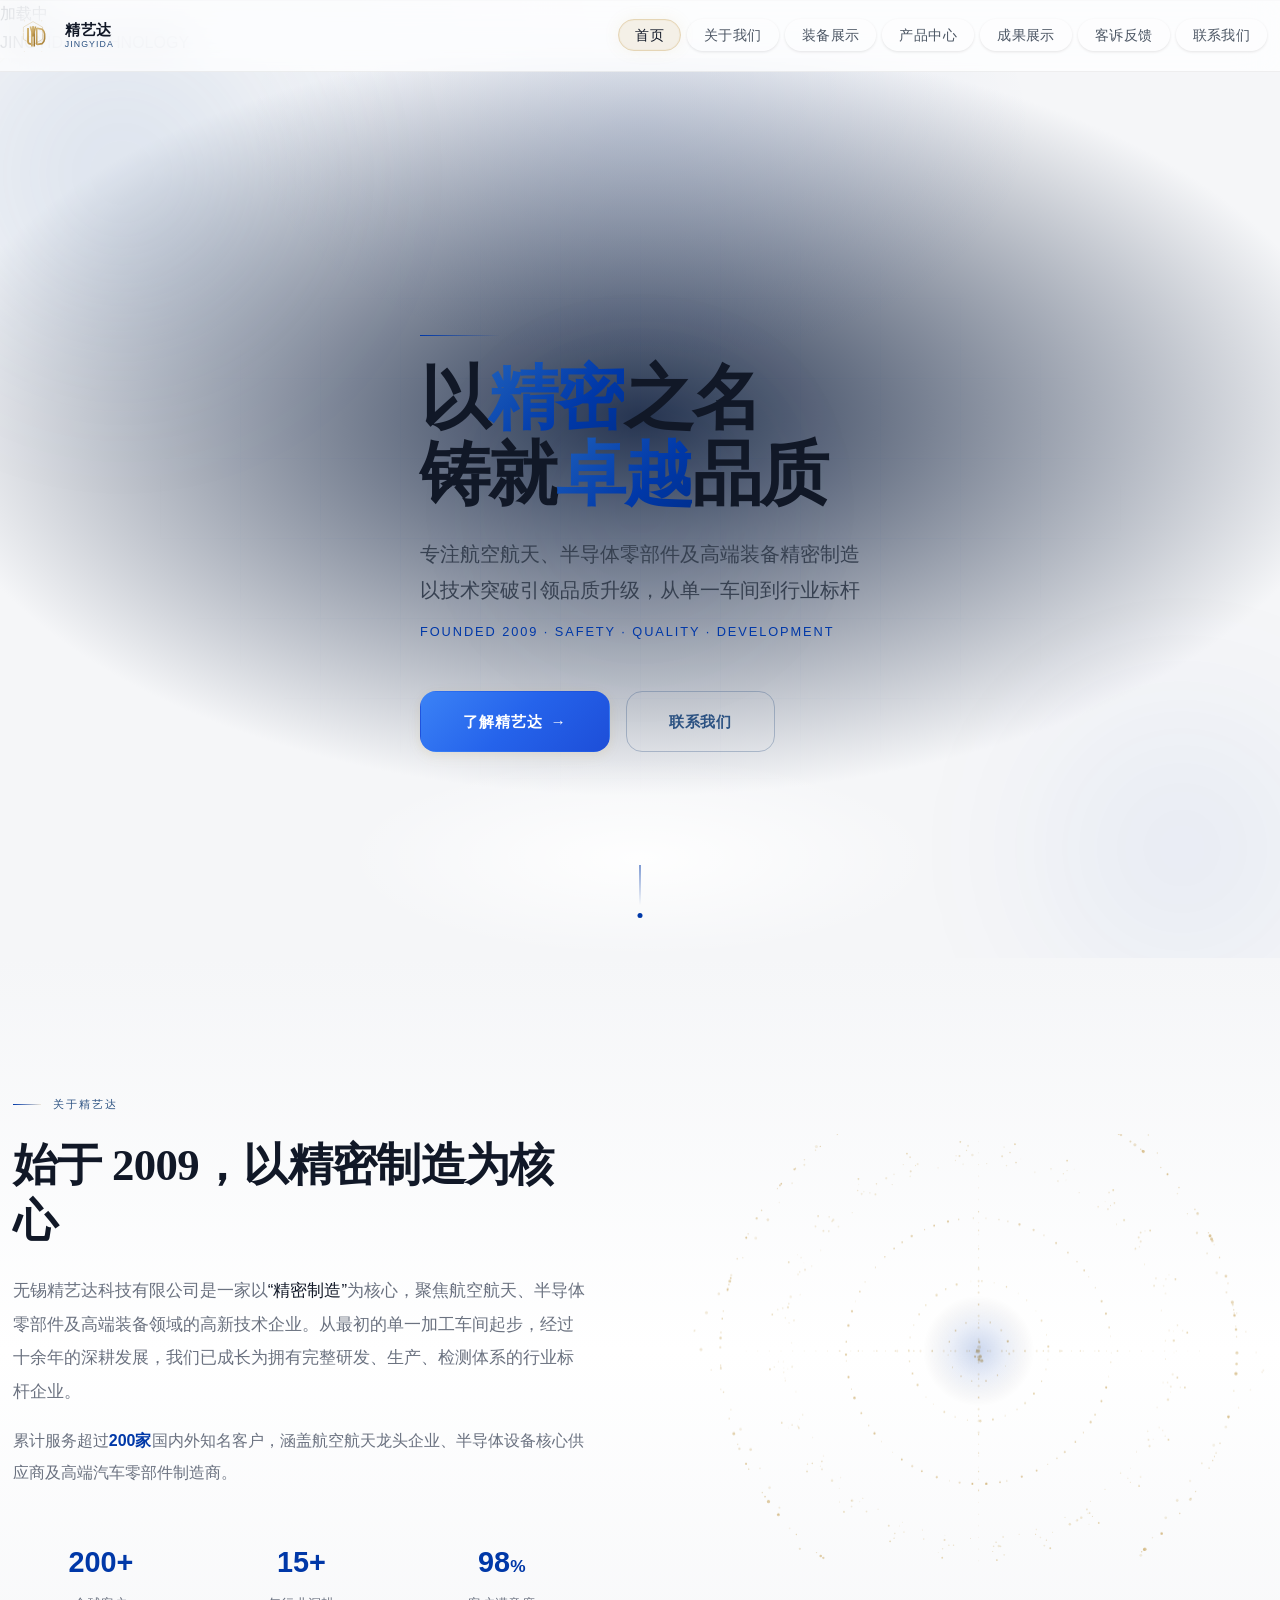
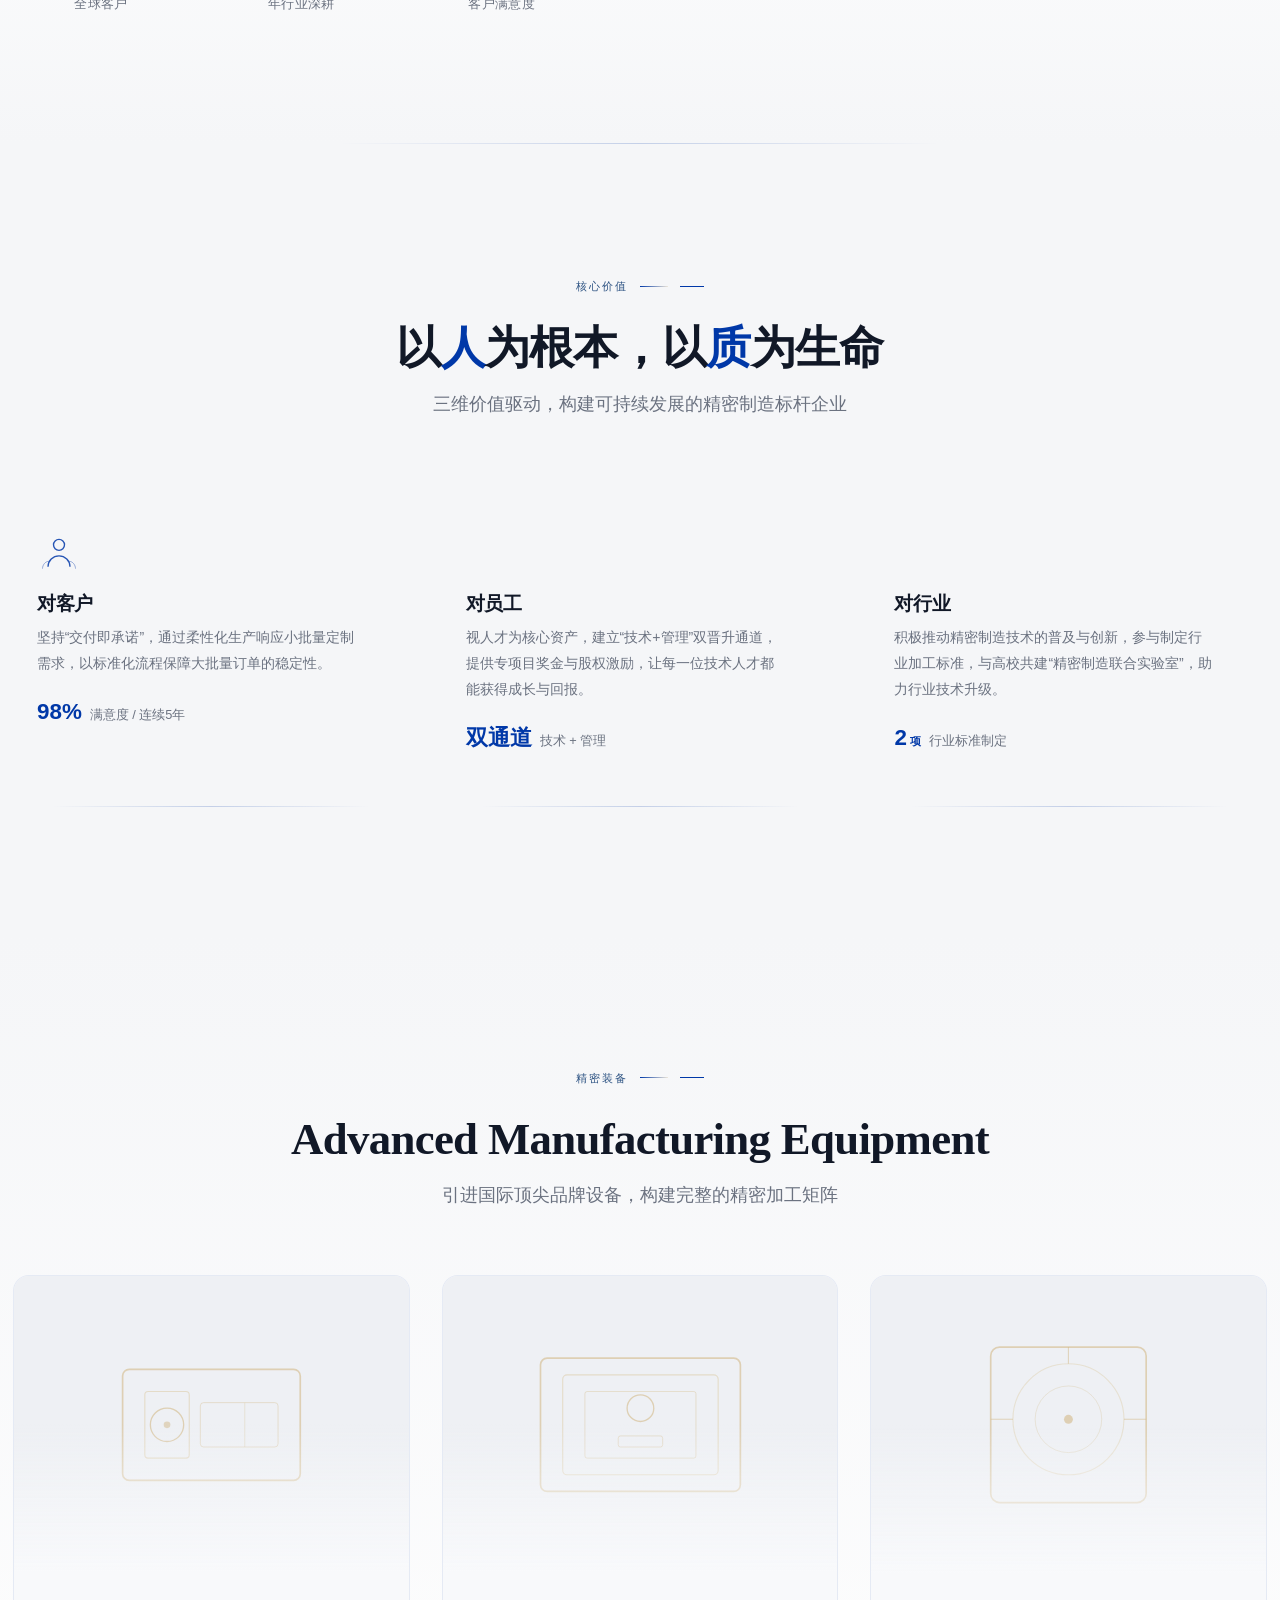
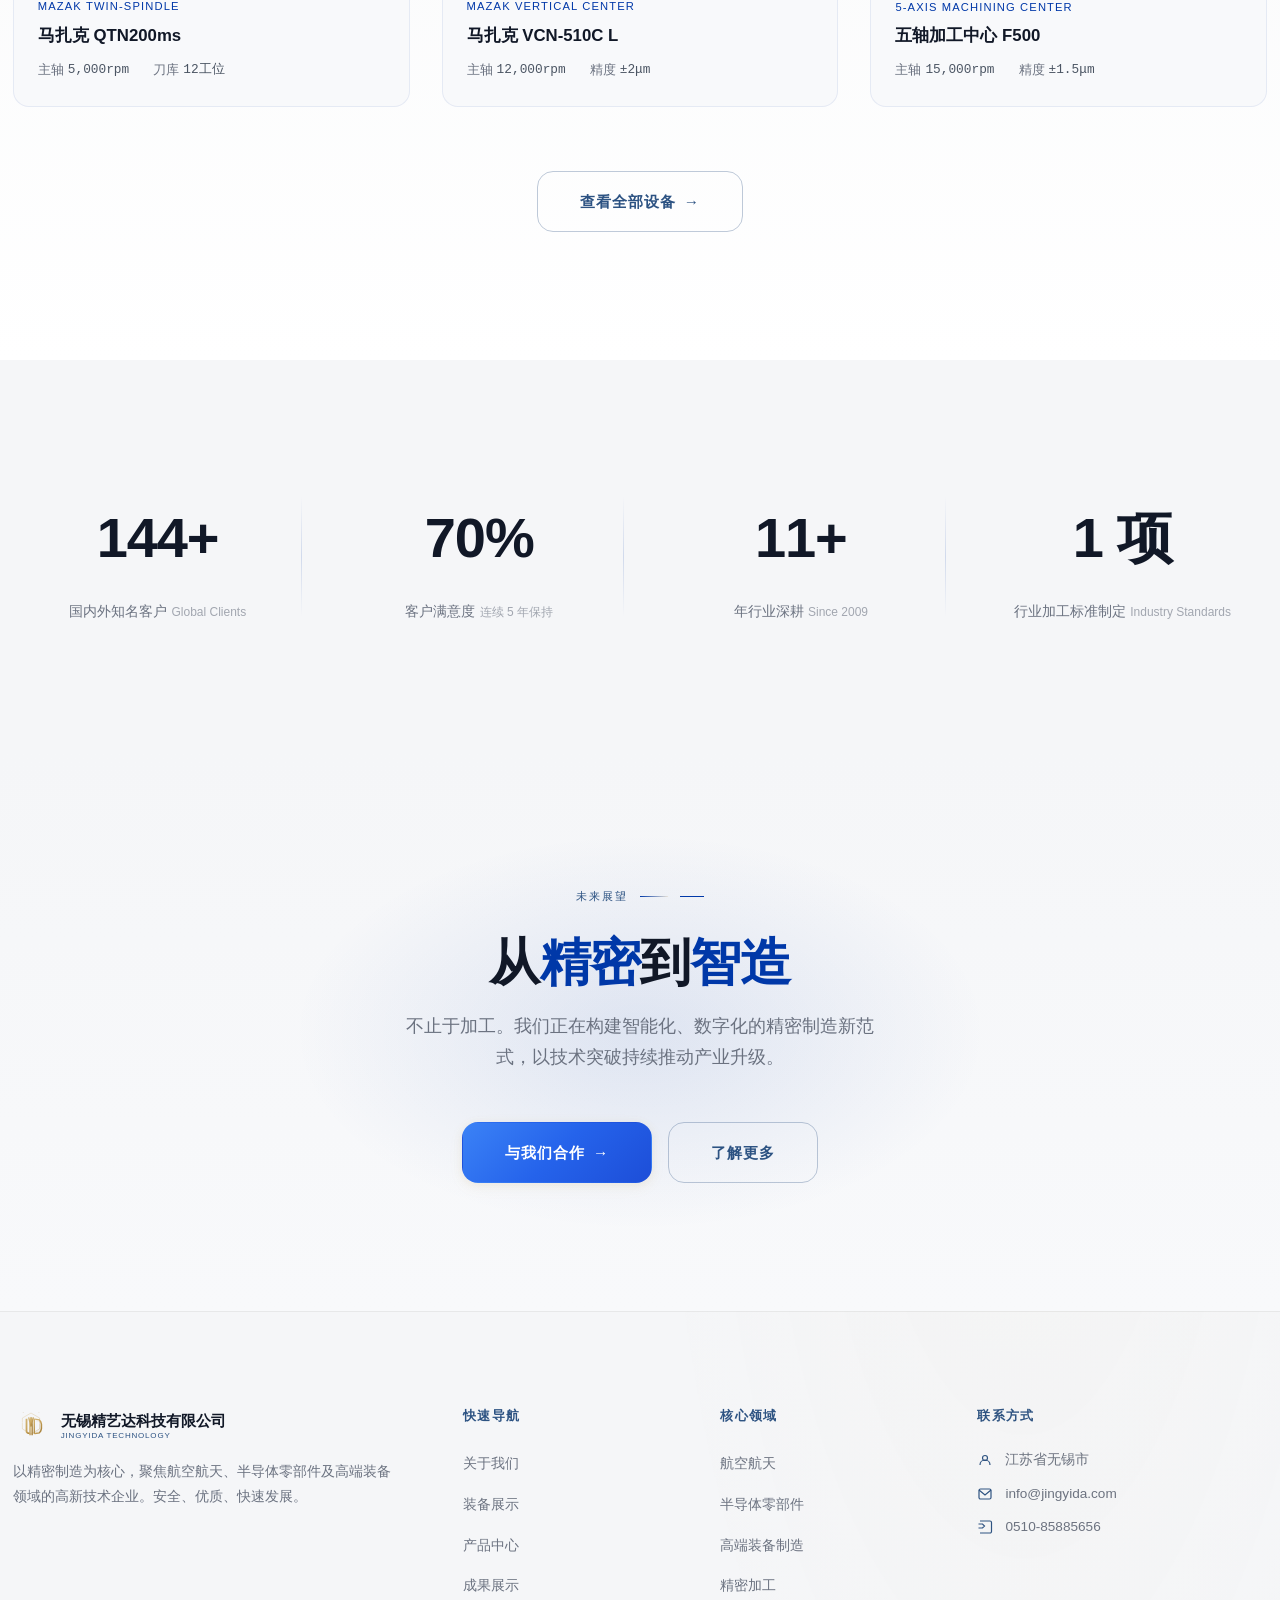
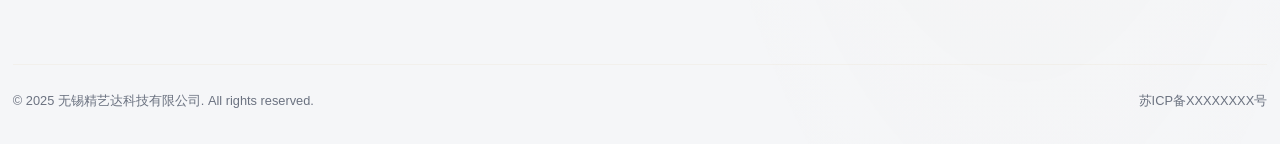
==== commit c2015416: "修复页脚死链+contact loader修复+全面审查" ====
--- a/index.html
+++ b/index.html
@@ -990,10 +990,10 @@
         <div class="footer-col">
           <h4>核心领域</h4>
           <ul>
-            <li><a href="#">航空航天</a></li>
-            <li><a href="#">半导体零部件</a></li>
-            <li><a href="#">高端装备制造</a></li>
-            <li><a href="#">精密加工</a></li>
+            <li><a href="products.html">航空航天</a></li>
+            <li><a href="products.html">半导体零部件</a></li>
+            <li><a href="products.html">高端装备制造</a></li>
+            <li><a href="products.html">精密加工</a></li>
           </ul>
         </div>
         <div class="footer-col">
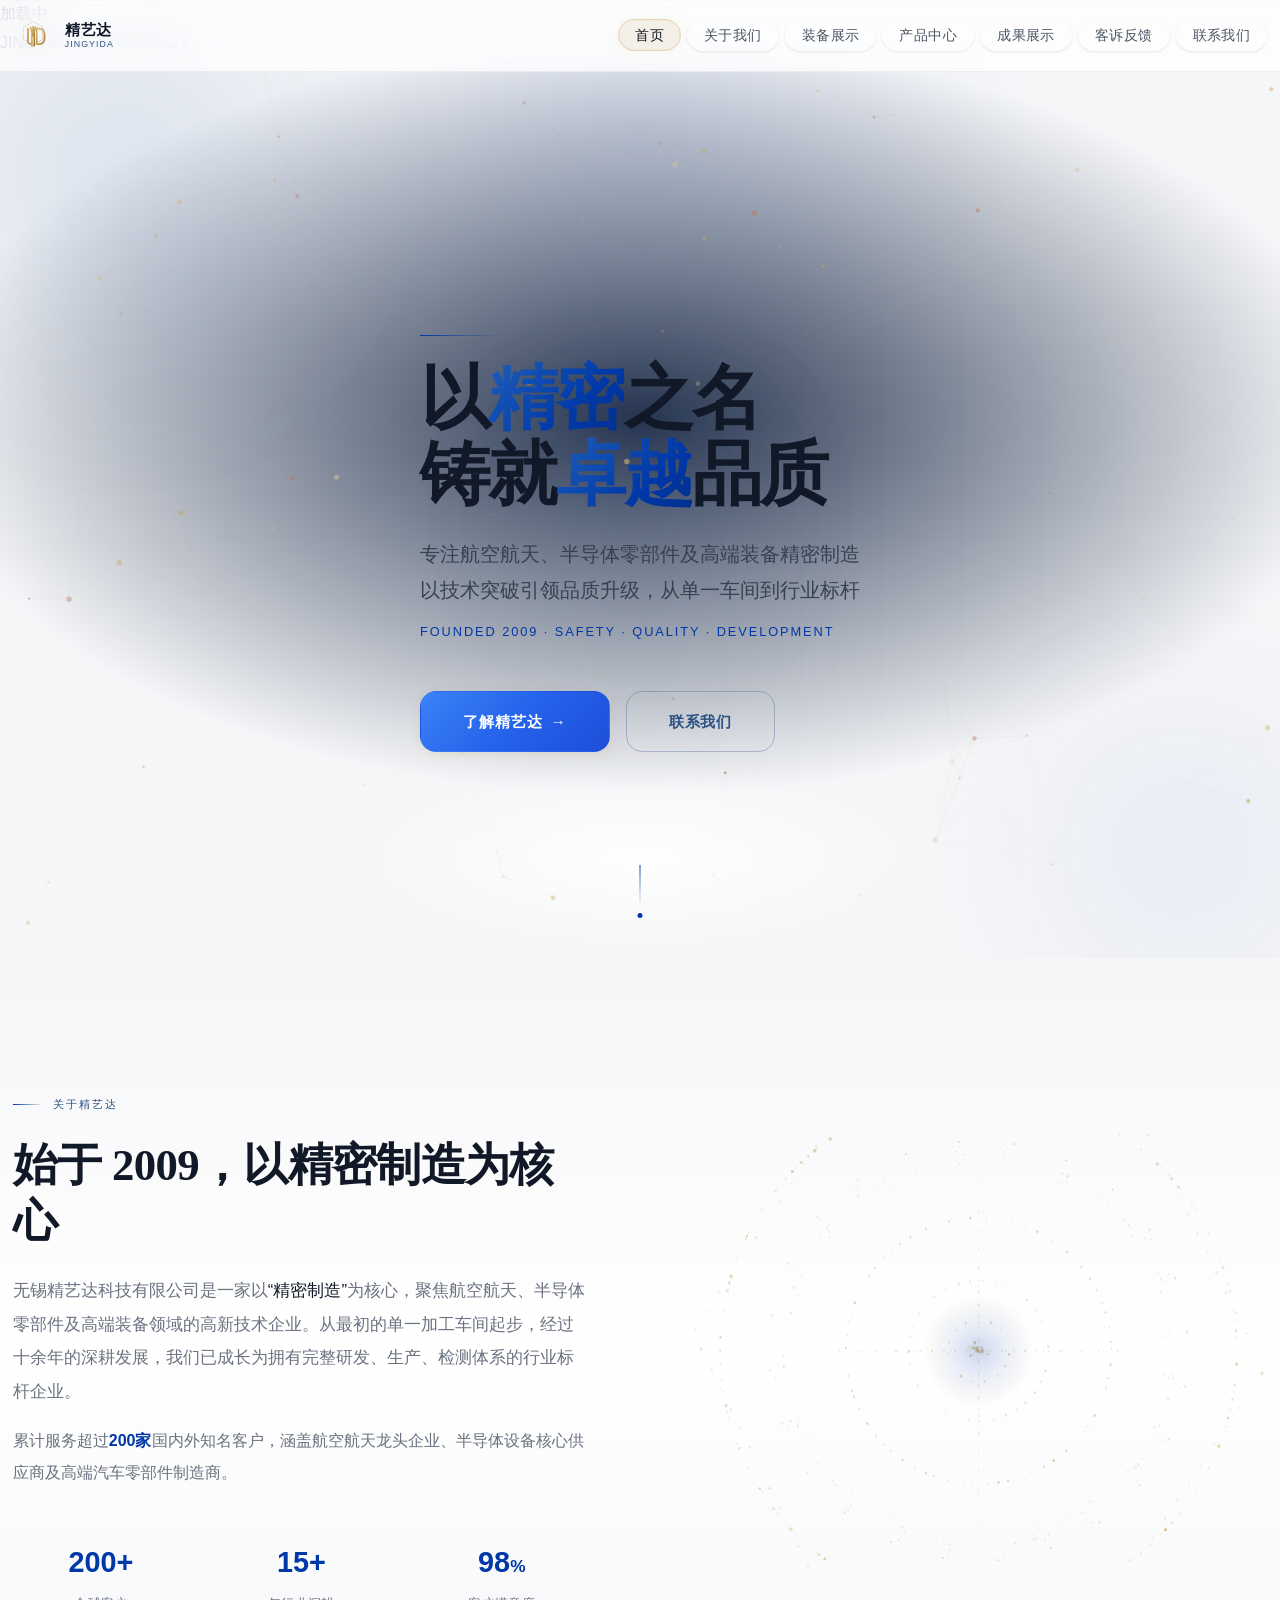
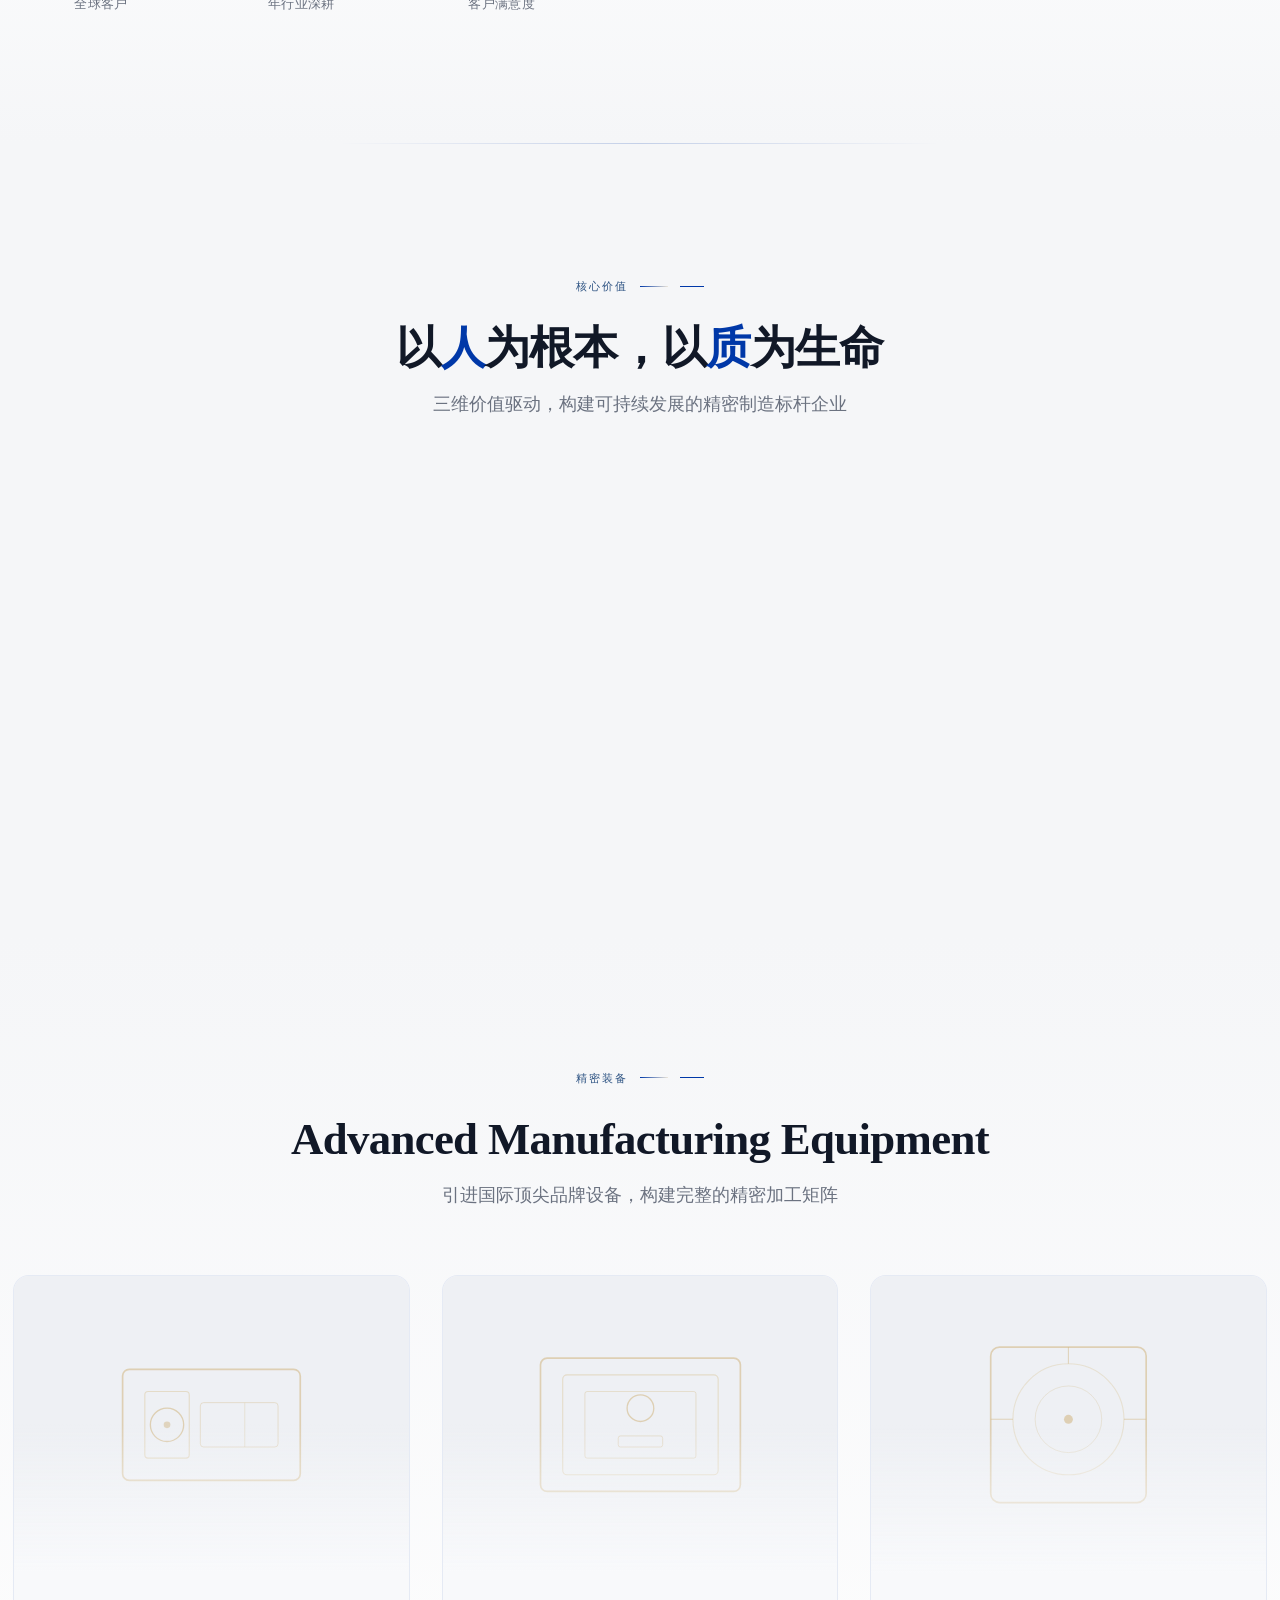
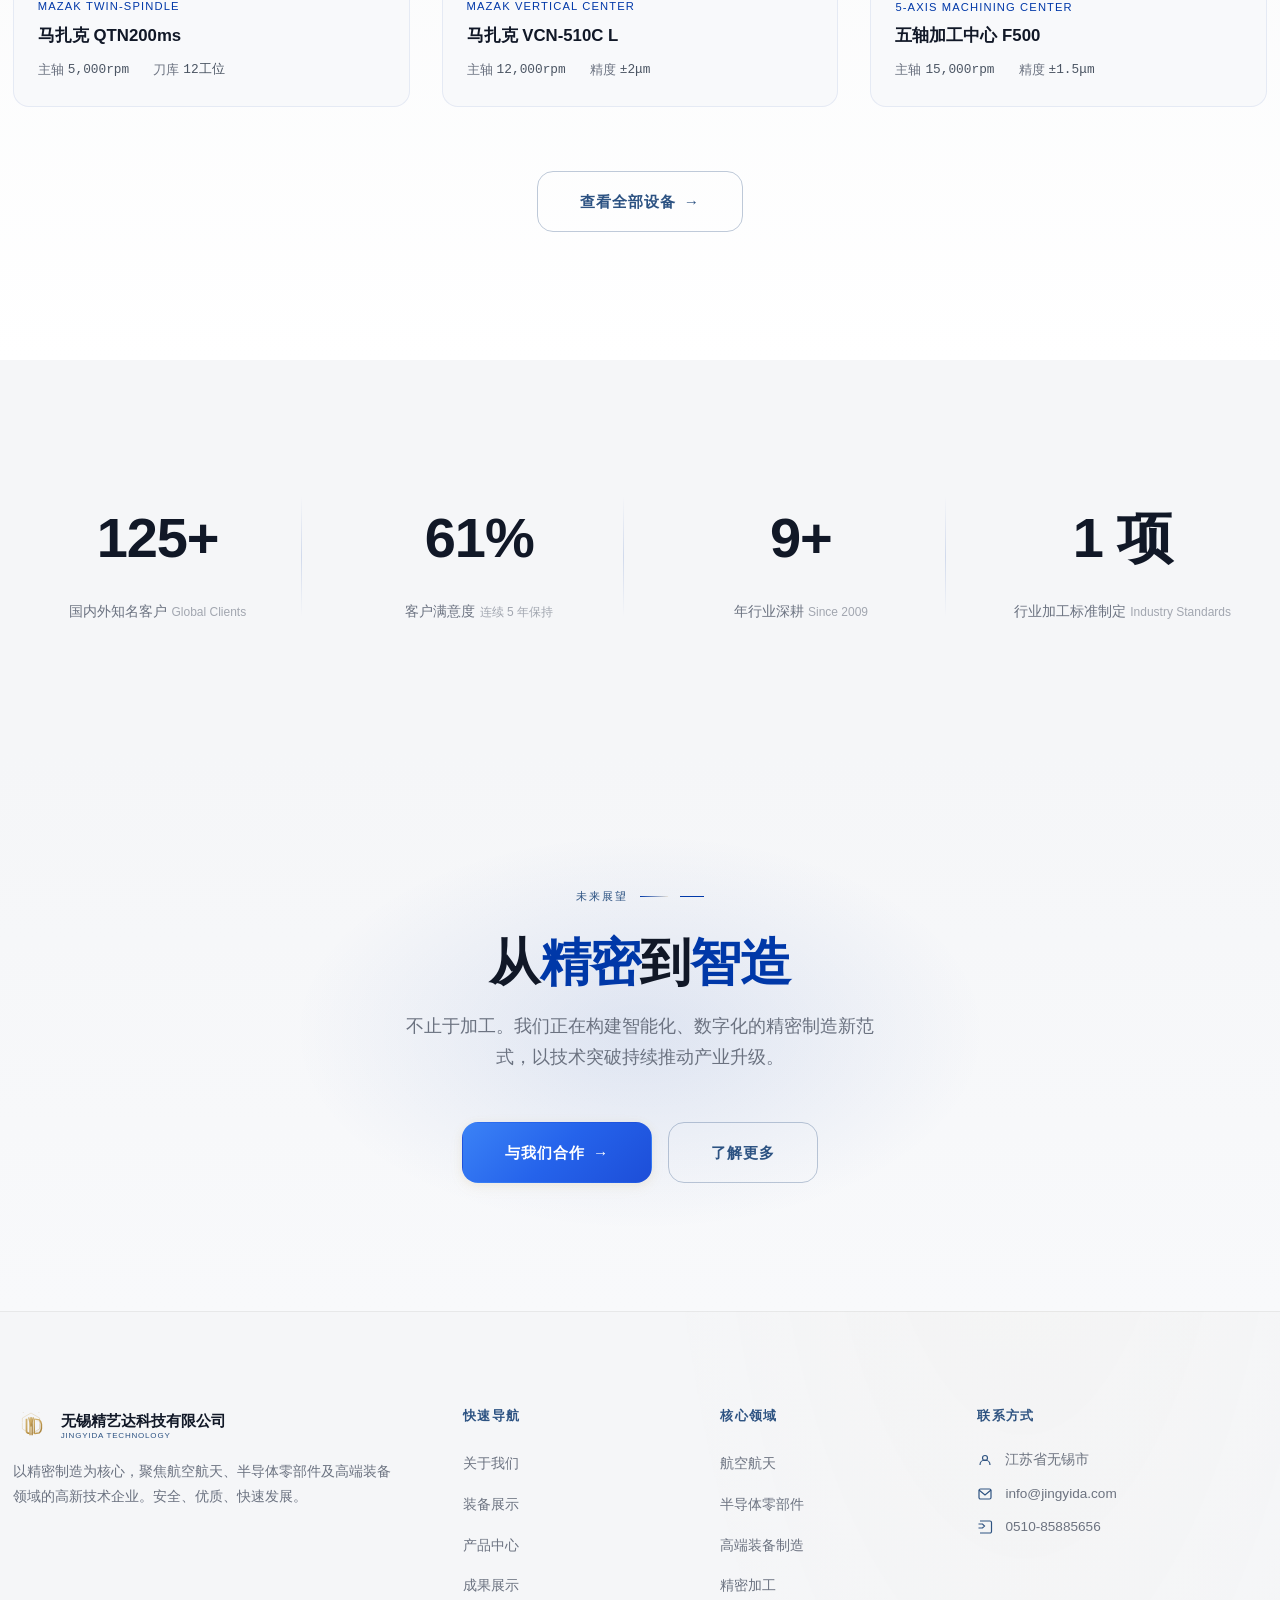
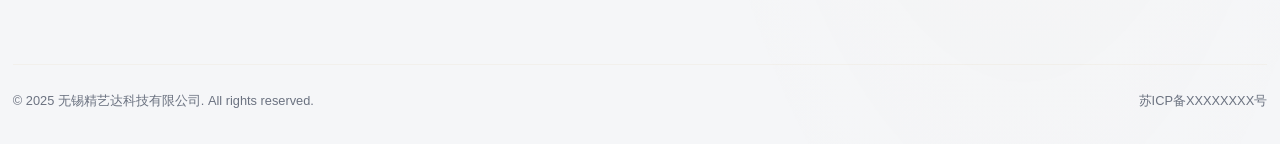
==== commit a8998a0a: "四大优化方案全部实现" ====
--- a/index.html
+++ b/index.html
@@ -630,6 +630,22 @@
       }
     }
   </style>
+
+  <script type="application/ld+json">
+  {
+    "@context": "https://schema.org",
+    "@type": "Corporation",
+    "name": "无锡精艺达科技有限公司",
+    "alternateName": "Jingyida Technology",
+    "description": "以精密制造为核心，聚焦航空航天、半导体零部件及高端装备领域的高新技术企业。",
+    "url": "https://gyt20110315.github.io/jingyida2026/",
+    "telephone": "+86-510-85885656",
+    "address": {"@type": "PostalAddress", "addressLocality": "无锡", "addressRegion": "江苏", "addressCountry": "CN"},
+    "foundingDate": "2009",
+    "hasCertification": ["GJB 9001C-2017", "ISO 9001:2015", "GB/T 19001-2016"]
+  }
+  </script>
+
 </head>
 <body>
   <a href="#main-content" class="skip-link">跳到主要内容</a>
--- a/css/common.css
+++ b/css/common.css
@@ -1359,19 +1359,29 @@
   }
 }
 
+/* ===== Mobile Optimization ===== */
+@media (max-width: 480px) {
+  html { font-size: 15px; }
+  h1 { font-size: clamp(1.8rem, 8vw, 2.4rem) !important; }
+  h2 { font-size: clamp(1.4rem, 6vw, 1.8rem) !important; }
+  .btn { padding: 12px 20px; font-size: 0.85rem; min-height: 44px; }
+  .btn-lg { padding: 14px 24px; }
+  .section { padding: 40px 0; }
+  .container { padding: 0 12px; }
+  nav { padding: 0 12px; }
+  .page-hero { min-height: 35vh; padding: 60px 12px 40px; }
+  table { display: block; overflow-x: auto; -webkit-overflow-scrolling: touch; }
+  .timeline-line, .timeline-line-fill { left: 16px; }
+  .timeline-item { grid-template-columns: 32px 1fr; gap: 8px; }
+  .timeline-item:nth-child(odd) .timeline-content { text-align: left; }
+  .nav-links { width: min(85vw, 320px); }
+}
+
 /* ===== Touch Device Overrides ===== */
 @media (hover: none) and (pointer: coarse) {
-  .card:hover {
-    transform: none;
-  }
-
-  .card:active {
-    transform: scale(0.98);
-  }
-
-  [data-tilt] {
-    transform: none !important;
-  }
+  .card:hover { transform: none; }
+  .card:active { transform: scale(0.98); }
+  [data-tilt] { transform: none !important; }
 }
 
 /* ===== Reduced Motion ===== */
